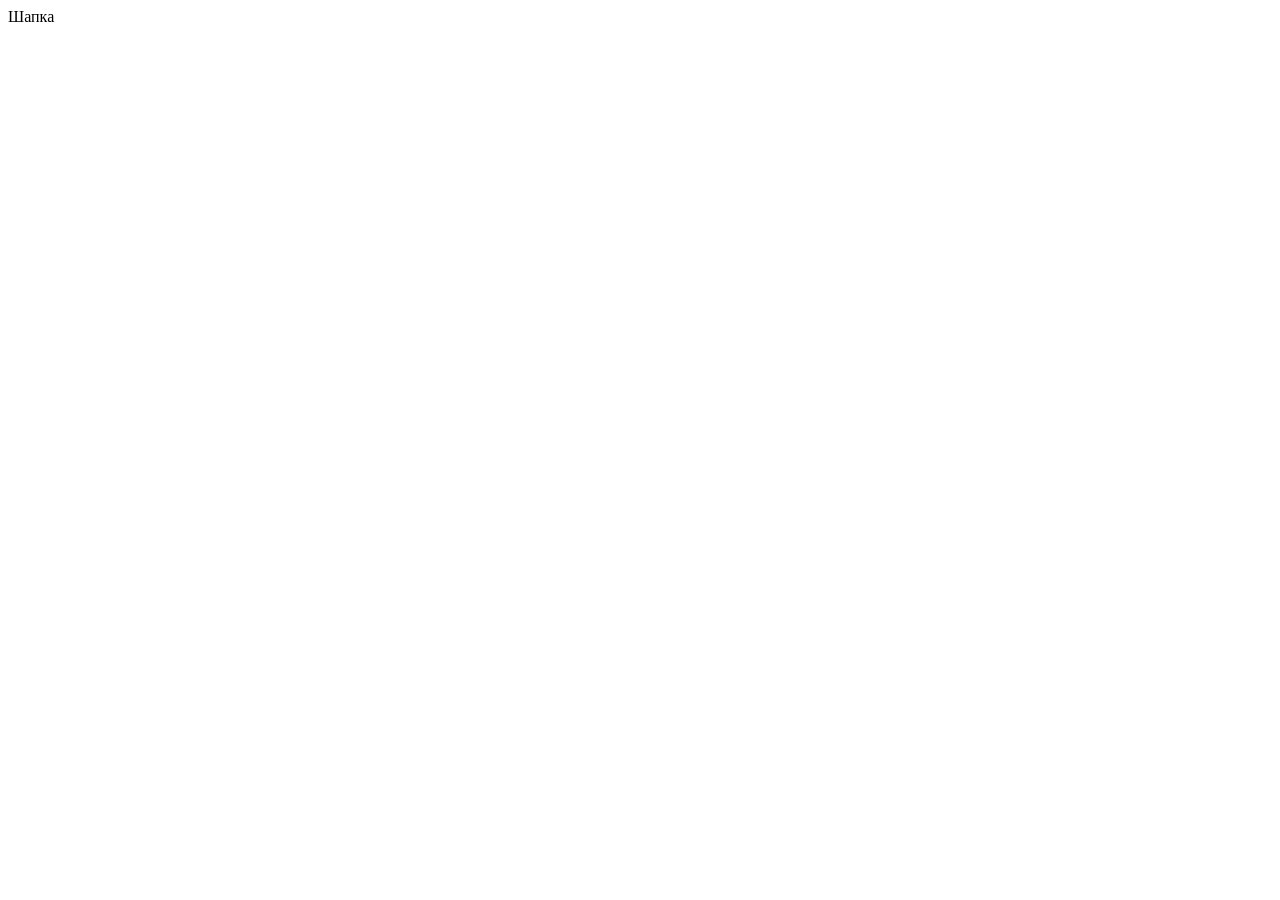
==== index.html @ 2aa853d1 "Deploying to gh-pages from @ htmlacademy-adaptive/2657291-cat-energy-2@3165a8bb9bf95228746e027111dd4" ====
<!DOCTYPE html><html class="page" lang="ru"><head><meta charset="UTF-8"><title>Название проекта</title><meta name="viewport" content="width=device-width,initial-scale=1"><link rel="stylesheet" href="styles/styles.css"><script src="scripts/index.js" defer="defer"></script></head><body class="page__body"><header class="header">Шапка</header></body></html>
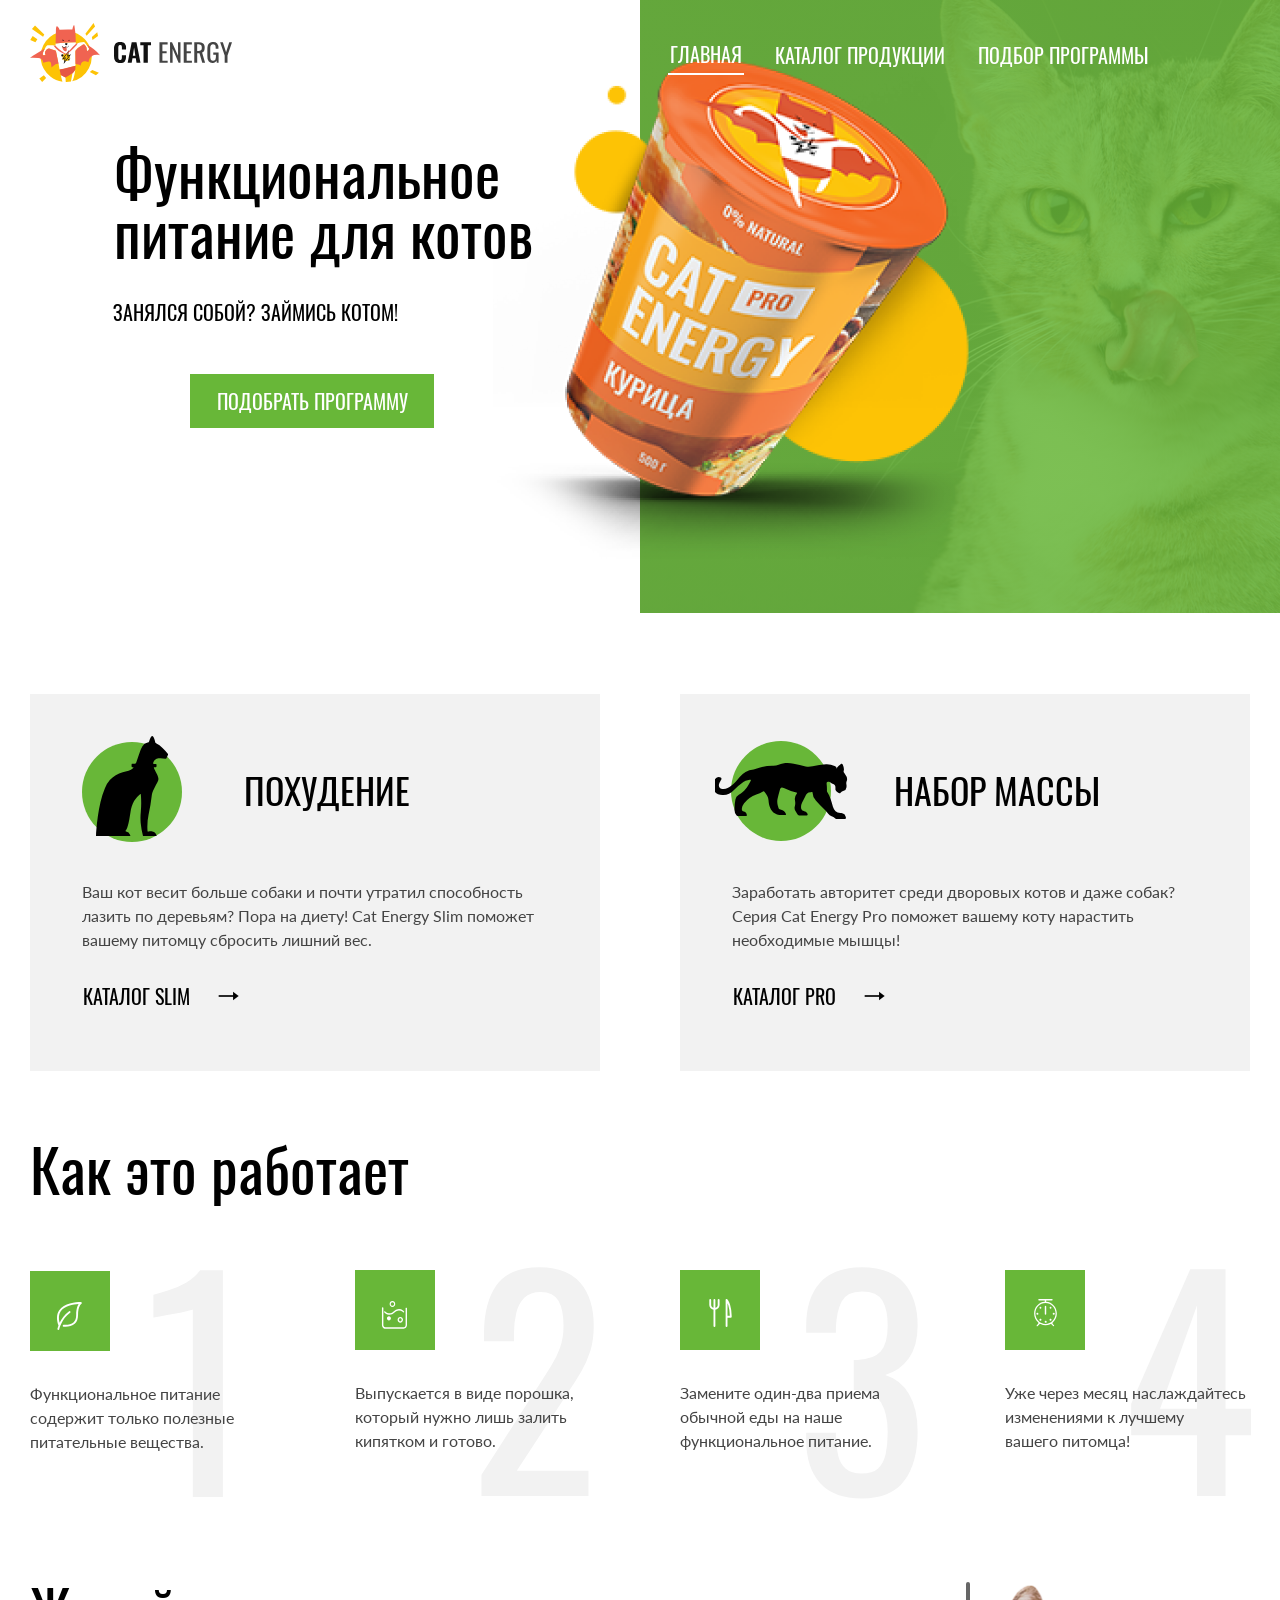
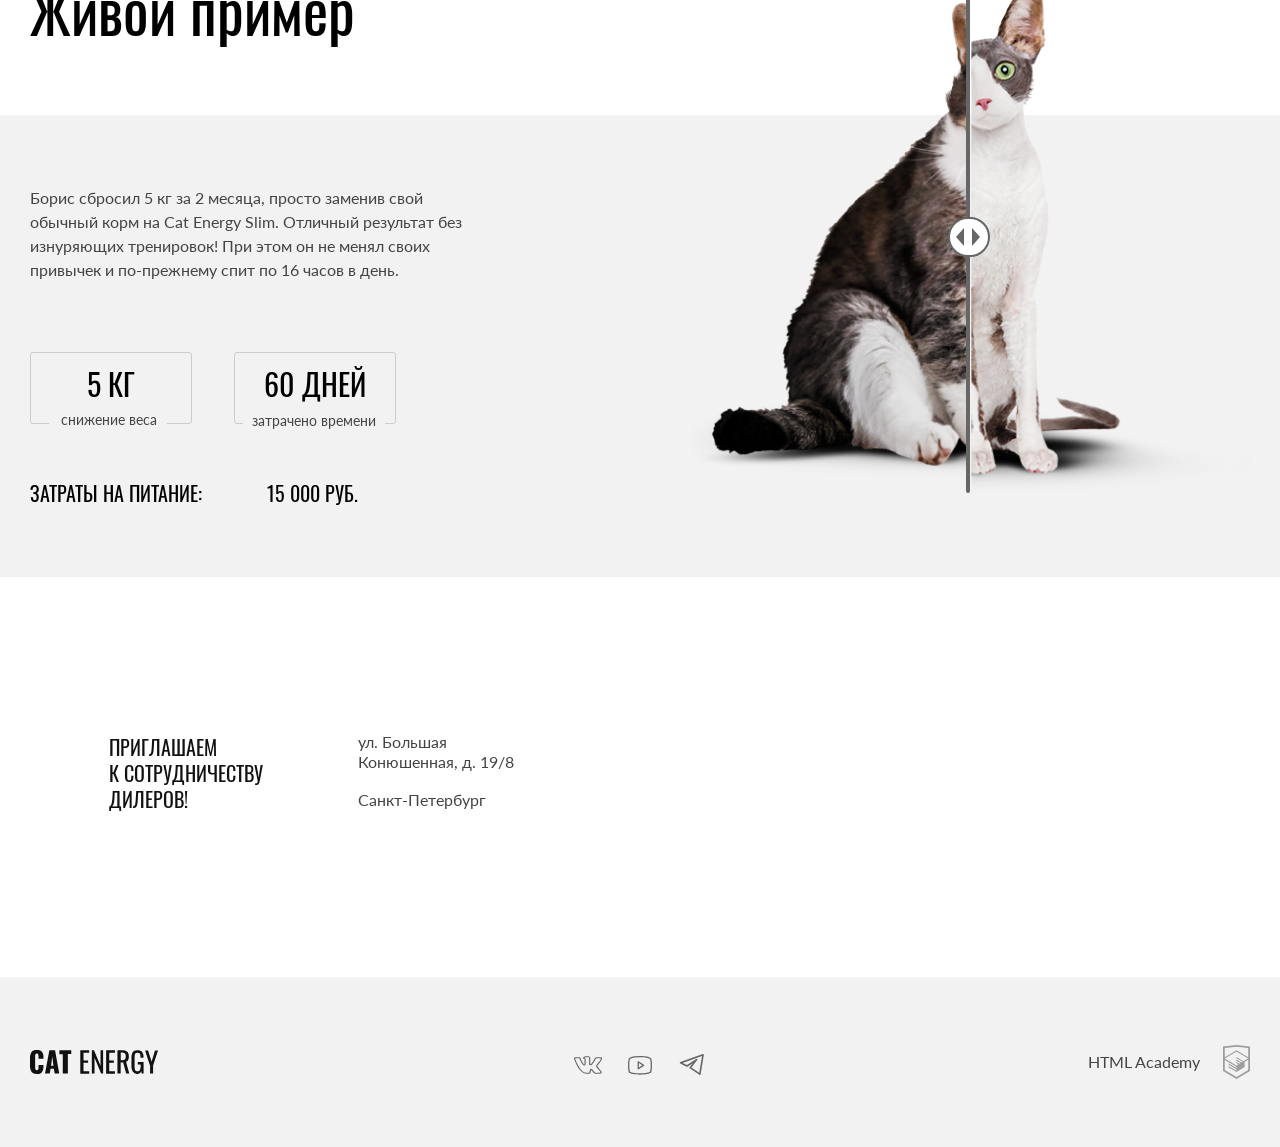
==== commit 07b549b9: "Deploying to gh-pages from @ htmlacademy-adaptive/2657291-cat-energy-2@4caf10deef4fc51fd699482eab57c" ====
--- a/index.html
+++ b/index.html
@@ -1 +1 @@
-<!DOCTYPE html><html class="page" lang="ru"><head><meta charset="UTF-8"><title>Название проекта</title><meta name="viewport" content="width=device-width,initial-scale=1"><link rel="stylesheet" href="styles/styles.css"><script src="scripts/index.js" defer="defer"></script></head><body class="page__body"><header class="header">Шапка</header></body></html>+<!DOCTYPE html><html class="page" lang="ru"><head><meta charset="UTF-8"><title>Сайт питания для котов Cat Energy</title><meta name="viewport" content="width=device-width,initial-scale=1"><link rel="stylesheet" href="styles/styles.css"><link rel="icon" href="favicon.ico"><link rel="icon" href="favicons/"><link rel="manifest" href="manifest.json"><script src="scripts/index.js" defer="defer"></script></head><body class="page__body"><header class="main-header" data-test="header"><div class="main-header__container"><a class="main-header__logo" href="index.html"><picture><source media="(min-width: 1280px)" width="202" height="59" type="image/svg+xml" srcset="images/logo-header-desktop.svg"><source media="(min-width: 768px)" width="174" height="50" type="image/svg+xml" srcset="images/logo-header-tablet.svg"><img src="images/logo-mobile.svg" width="33" height="38" alt="Логотип сайта"></picture></a><a class="main-header__logo-text" href="#"><picture><source media="(min-width: 1280px)" width="118" height="21" type="image/svg+xml" srcset="images/logo-text.svg"><source media="(min-width: 768px)" width="101" height="18" type="image/svg+xml" srcset="images/logo-text.svg"><img src="images/logo-text.svg" width="101" height="18" alt="Логотип текст"></picture></a><nav class="navigation"><ul class="navigation__list navigation__list--close"><li class="navigation__item navigation__item--active navigation__item--special--active"><a href="#">Главная</a></li><li class="navigation__item navigation__item--special"><a href="catalog.html">каталог продукции</a></li><li class="navigation__item navigation__item--special"><a href="#">подбор программы</a></li></ul><button class="navigation__toggle" type="button" aria-label="Открыть меню"><span></span> <span></span> <span></span></button></nav></div></header><main class="page__main" data-test="main"><h1 class="visually-hidden">Функциональное<br>питание для котов Cat Energy</h1><section class="section promo" data-test="hero"><div class="promo__container"><div class="promo__wrapper-text"><h2 class="promo__title">Функциональное<br>питание&nbsp;для&nbsp;котов</h2><p class="promo__text">Занялся собой? Займись котом!</p></div><div class="promo__wrapper-img"><picture><source media="(min-width: 1280px)" width="552" height="499" type="image/png" srcset="images/promo-decktop@1x.png, images/promo-decktop@2x.png 2x"><source media="(min-width: 768px)" width="709" height="609" type="image/png" srcset="images/promo-tablet@1x.png, images/promo-tablet@2x.png 2x"><img class="promo__images" src="images/promo@1x.png" srcset="images/promo@2x.png" width="280" height="270" alt="Баночка питания Cat Energu Pro курица"></picture></div><a class="button button--promo" href="form.html">подобрать программу</a></div></section><section class="section" data-test="programs"><h2 class="visually-hidden">Выбор программы</h2><ul class="program"><li class="program__item program__item-slim"><h3 class="program__title">похудение</h3><p class="program__text">Ваш кот весит больше собаки и почти утратил способность лазить по деревьям? Пора на диету! Cat Energy Slim поможет вашему питомцу сбросить лишний вес.</p><a class="program__link" href="catalog.html">каталог slim</a></li><li class="program__item program__item-pro"><h3 class="program__title program__title--two">набор массы</h3><p class="program__text program__text--two">Заработать авторитет среди дворовых котов и даже собак? Серия Cat Energy Pro поможет вашему коту нарастить необходимые мышцы!</p><a class="program__link program__link--two" href="catalog.html">каталог pro</a></li></ul></section><section class="section description" data-test="features"><h2 class="description__title">Как это работает</h2><ol class="description__list"><li class="description__item description__item--one"><p class="description__text">Функциональное питание содержит только полезные питательные вещества.</p></li><li class="description__item description__item--two"><p class="description__text">Выпускается в виде порошка, который нужно лишь залить кипятком и готово.</p></li><li class="description__item description__item--tree"><p class="description__text">Замените один-два приема обычной еды на наше функциональное питание.</p></li><li class="description__item description__item--four"><p class="description__text">Уже через месяц наслаждайтесь изменениями к лучшему вашего&nbsp;питомца!</p></li></ol></section><section class="section example" data-test="proof"><div class="example__container"><h2 class="example__title">Живой пример</h2><div class="example__wrapper"><p class="example__text">Борис сбросил 5 кг за 2 месяца, просто заменив свой обычный корм на Cat Energy Slim. Отличный результат без изнуряющих тренировок! При этом он не менял своих привычек и по-прежнему спит по 16 часов в день.</p><dl class="example__list"><div class="example__item"><dt class="example__terms">5 кг</dt><dd class="example__description example__description--one">снижение веса</dd></div><div class="example__item"><dt class="example__terms">60 дней</dt><dd class="example__description example__description--two">затрачено времени</dd></div></dl><p class="example__text example__text--price">Затраты на питание: <span class="example__price">15 000 руб.</span></p></div><div class="example__slider"><div class="example__slider-left"><picture><source media="(min-width: 768px)" width="560" height="512" type="image/png" srcset="images/cat-fat-tablet@1x.png, images/cat-fat-tablet@2x.png 2x"><img class="example__img-fat" src="images/cat-fat-mobile@1x.png" srcset="images/cat-fat-mobile@2x.png 2x" width="280" height="256" alt="Толстый кот"></picture></div><div class="example__slider-right"><picture><source media="(min-width: 768px)" width="560" height="512" type="image/png" srcset="images/cat-skinny-tablet@1x.png, images/cat-skinny-tablet@2x.png 2x"><img class="example__img-skinny" src="images/cat-skinny-mobile@1x.png" srcset="images/cat-skinny-mobile@2x.png 2x" width="280" height="256" alt="Тощий кот"></picture></div><button class="example__button-slider" type="button" aria-label="Слайдер"></button></div></div></section><section class="contacts" data-test="contacts"><h2 class="visually-hidden">Наши контакты</h2><div class="contacts__container"><p class="contacts__text">приглашаем к&nbsp;сотрудничеству дилеров!</p><address class="contacts__address"><a href="#">ул. Большая Конюшенная, д.&nbsp;19/8 <span class="contacts__address-sity">Санкт-Петербург</span></a></address></div><div class="contacts__map"><iframe src="https://www.google.com/maps/embed?pb=!1m18!1m12!1m3!1d1998.6037999040354!2d30.322010416394033!3d59.938716271971415!2m3!1f0!2f0!3f0!3m2!1i1024!2i768!4f13.1!3m3!1m2!1s0x4696310fca5ba729%3A0xea9c53d4493c879f!2sBolshaya+Konyushennaya+ul.%2C+19%2C+Sankt-Peterburg%2C+Russia%2C+191186!5e0!3m2!1sen!2s!4v1441888483426" width="768" height="400" allowfullscreen title="Офис компании по адресу набережная реки Карповки, 5, литера П, Санкт-Петербург"></iframe><picture><source media="(min-width: 1280px)" width="1280" height="400" type="image/png" srcset="images/Map-desktop@1x.png, images/Map-desktop@2x.png 2x"><source media="(min-width: 768px)" width="768" height="400" type="image/png" srcset="images/Map-tablet@1x.png, images/Map-tablet@2x.png 2x"><img class="contacts__img" src="images/map-mobile@1x.jpg" srcset="images/map-mobile@2x.jpg 2x" width="320" height="362" alt="Карта"></picture></div></section></main><footer class="main-footer" data-test="footer"><div class="main-footer__container"><a class="main-footer__logo" href="https://htmlacademy.ru/intensive/adaptive"><img class="main-footer__logo-img" src="images/footer-logo.svg" alt="логотип Cat Energy" width="128" height="24"></a><ul class="social-list"><li class="social-list__item"><a class="social-list__link social-list__link--vk" href="#" aria-label="Вконтакте"></a></li><li class="social-list__item"><a class="social-list__link social-list__link--youtube" href="#" aria-label="Ютуб"></a></li><li class="social-list__item"><a class="social-list__link social-list__link--tg" href="#" aria-label="Телеграм"></a></li></ul><a class="main-footer__copyright" href="https://htmlacademy.ru/intensive/adaptive">HTML Academy <img class="main-footer__copyright-img" src="images/html-academy-green.svg" width="27" height="34" alt="логотип HTML Academy"></a></div></footer></body></html>
--- a/styles/styles.css
+++ b/styles/styles.css
@@ -0,0 +1 @@
+@font-face{font-family:Oswald;font-weight:400;font-style:normal;font-display:swap;src:url(/fonts/oswald/oswaldregular.woff2)format("woff2")}@font-face{font-family:Oswald;font-weight:400;font-style:normal;font-display:swap;src:url(/fonts/oswald/oswaldregular.woff)format("woff")}@font-face{font-family:Lato;font-weight:400;font-style:normal;font-display:swap;src:url(/fonts/lato/Lato-Regular.woff2)format("woff2")}@font-face{font-family:Lato;font-weight:400;font-style:normal;font-display:swap;src:url(/fonts/lato/Lato-Regular.woff)format("woff")}*,:before,:after{box-sizing:border-box;margin:0;padding:0}.visually-hidden{clip:rect(0 0 0 0);border:0;width:1px;height:1px;margin:-1px;padding:0;position:absolute;overflow:hidden}* a{text-decoration:none;display:block}* img{display:block}.page__body{font-family:Oswald,sans-serif;font-size:24px;font-weight:400}.button{text-align:center;vertical-align:middle;text-transform:uppercase;color:#fff;background-color:#68b738;border:none;padding:10px;font-family:Oswald,sans-serif;font-size:16px;font-weight:400;line-height:20px}.page{height:100%}.page__body{color:#444;background-color:#fff;flex-direction:column;width:100%;font-family:Lato,sans-serif;font-size:14px;line-height:18px;display:flex;overflow-x:hidden}.page__main{width:100%;position:relative}.page__container-catalog{width:100%}@media (width>=1280px){.page__container-catalog{max-width:1440px;margin:0 auto}}.main-header{z-index:10;min-width:320px;position:relative}.main-header--catalog:after{content:"";background-color:#d9d9d9;width:100%;height:1px;display:block;position:relative;bottom:0}@media (width>=768px){.main-header--catalog:after{display:none}}.main-header__container{grid-template-columns:min-content 1fr min-content;justify-content:space-between;align-items:center;margin:0 auto;padding:13px 20px;display:grid;position:relative}@media (width>=768px){.main-header__container{grid-template-columns:1fr minmax(436px,710px);padding:22px 30px 0}}@media (width>=1440px){.main-header__container{max-width:1280px;padding:54px 30px 50px}}.main-header__logo{cursor:pointer;min-width:33px;margin:1px 10px 0 0}.main-header__logo:hover{opacity:.8}.main-header__logo:active{opacity:.5}@media (width>=768px){.main-header__logo{width:174px;margin-right:92px}}@media (width>=1440px){.main-header__logo{width:202px;margin-right:408px;padding:0}}.main-header__logo-text{justify-self:center;margin:0 auto;padding:2px 0 0;transform:translate(-9px)}@media (width>=768px){.main-header__logo-text{display:none}}@media (width>=1280px){.navigation{width:710px}}.navigation__list{z-index:3;background-color:#fff;flex-direction:column;align-items:center;width:100%;margin:0;padding:0;list-style-type:none;display:flex;position:absolute;top:63px;left:0;right:0}@media (width>=768px){.navigation__list{z-index:0;background-color:#fff;flex-flow:wrap;justify-content:flex-start;align-items:center;min-width:436px;padding:7px 0 0;position:relative;top:0}}@media (width>=1280px){.navigation__list{background-color:#0000;flex-wrap:wrap;justify-content:center;width:95%;margin:5px 0 0 32px;padding:0}}.navigation__list--close{display:none}@media (width>=768px){.navigation__list--close{display:flex}}.navigation__item{color:#000;text-transform:uppercase;border-top:1px solid #e6e6e6;font-family:Oswald,sans-serif;font-size:18px;font-weight:400;line-height:24px;position:relative}@media (width>=768px){.navigation__item{border:none;width:-moz-fit-content;width:fit-content;margin-right:30px;padding:10px 2px 6px}}@media (width>=1280px){.navigation__item{margin-right:29px;padding:10px 2px 9px}}.navigation__item:last-child{margin-right:0}@media (width>=768px){.navigation__item--active{border-bottom:2px solid #68b738}}@media (width>=1280px){.navigation__item--active{border-bottom:2px solid #68b738}}.navigation__item a{text-align:center;text-transform:uppercase;color:#000;width:100vw;padding:22px 15px 24px 13px;font-family:Oswald,sans-serif;font-size:20px;font-weight:400;line-height:20px;text-decoration:none}.navigation__item a:hover{opacity:.65}.navigation__item a:active{opacity:.3}@media (width>=768px){.navigation__item a{text-align:center;color:#000;width:-moz-fit-content;width:fit-content;padding:0;font-size:18px;line-height:24px;display:block}}@media (width>=1280px){.navigation__item a{width:-moz-fit-content;width:fit-content;font-size:20px;line-height:100%}.navigation__item--special a{color:#fff}.navigation__item--special--active{border-bottom:2px solid #fff}.navigation__item--special--active a{color:#fff}}.navigation__toggle{background-color:#0000;border:none;width:24px;height:24px;margin:0;padding:0;position:relative}@media (width>=768px){.navigation__toggle{margin:0;display:none}}.navigation__toggle span{background-color:#000;width:24px;height:2px;margin-bottom:6px;display:block}.navigation__toggle--active span:nth-child(2){display:none}.navigation__toggle--active span:first-child{margin-bottom:7px;transform:translate(15%,300%)rotate(48deg)}.navigation__toggle--active span:nth-child(3){margin-bottom:5px;transform:translate(15%,-200%)rotate(-48deg)}.section{min-width:320px}.section__title{text-align:center;color:#000;font-family:Oswald,sans-serif;font-size:36px;font-weight:400;line-height:40px}.section--additional{padding:0 20px;position:relative}@media (width>=768px){.section--additional{padding:0 30px}}@media (width>=1280px){.section--additional{grid-template-rows:min-content 1fr;grid-template-columns:1fr auto;column-gap:65px;padding:0 30px;display:grid}}.section__title--additionally{text-align:left;color:#000;background-color:#fff;width:-moz-fit-content;width:fit-content;margin:0;padding:27px 20px 36px 0;font-family:Oswald,sans-serif;font-size:24px;font-weight:400;line-height:24px;box-shadow:21px 0 #fff,-40px 0 #fff}.section__title--additionally:before{content:"";z-index:-1;background-color:#68b738;width:100vw;height:2px;position:absolute;top:36px;right:100%;box-shadow:100vw 0 #68b738}@media (width>=1280px){.section__title--additionally:before{top:39px}}@media (width>=768px){.section__title--additionally{border:none;padding:21px 20px 81px 40px;font-size:32px;line-height:32px;box-shadow:21px 0 #fff,0 0 #fff}}@media (width>=1280px){.section__title--additionally{grid-area:1/1/2/-1;margin:0 0 0 40px;padding:22px 20px 78px 40px;font-size:40px;line-height:40px}}.promo{flex-direction:column;width:100%;margin:0 auto;display:flex;position:relative}@media (width>=768px){.promo{padding:0 30px}}@media (width>=1280px){.promo{grid-template-columns:1fr 1fr;width:100%;padding:0 0 320px;display:grid}.promo:before{content:"";background-image:linear-gradient(90deg,#68b738d9,#68b738d9),url(/images/promo-background-desktop@1x.png);background-position:100%,100%;background-repeat:no-repeat,no-repeat;background-size:cover,cover;width:50vw;height:calc(90px + 100%);display:grid;position:absolute;top:-171px;left:50%}}.promo__container{width:100%}@media (width>=1280px){.promo__container{grid-column:1/-1;grid-template-rows:1fr;grid-template-columns:1fr 1fr;max-width:1440px;margin:0 auto;display:grid}}.promo__wrapper-img{position:absolute;top:167px;left:50%;transform:translate(-50%)}@media (width>=768px){.promo__wrapper-img{position:relative;top:0;left:0;transform:none}}.promo__images{object-fit:contain;min-width:280px;min-height:270px;display:block}@media (width>=1280px){.promo__images{grid-area:1/2/-1/4;position:absolute;top:-22px;left:-164px}}.promo__wrapper-text{background-image:linear-gradient(#68b738d9,#68b738d9),url(/images/promo-background@1x.png);background-position:50%;background-size:cover;width:100%;margin:0 auto;padding-bottom:50px;position:relative}@media (width>=768px){.promo__wrapper-text{background:#fff;padding:0}}@media (width>=1280px){.promo__wrapper-text{background:#fff;grid-area:1/1/2/2;justify-content:end;width:80%;padding:0 43px 0 25px;display:grid}}.promo__title{text-align:center;color:#fff;z-index:2;letter-spacing:0;margin:0;padding:27px 0 25px;font-family:Oswald,sans-serif;font-size:36px;font-weight:400;line-height:36px;position:relative}@media (width>=768px){.promo__title{color:#000;text-align:left;margin:65px 89px 0;padding:0;font-size:60px;line-height:60px}}@media (width>=1280px){.promo__title{grid-area:1/1/2/2;margin:60px 0 0 76px;padding:0;font-size:60px;line-height:60px}}.promo__text{text-transform:uppercase;text-align:center;color:#fff;z-index:2;margin:0 0 0 -1px;padding:0 0 114px;font-family:Oswald,sans-serif;font-size:14px;font-weight:400;line-height:14px;position:relative}@media (width>=768px){.promo__text{color:#000;text-align:left;margin:40px 90px 0;padding:0 0 20px;font-size:20px;line-height:20px}}@media (width>=1280px){.promo__text{color:#000;text-align:left;margin:40px 0 32px 75px;padding:0 0 20px;font-size:20px;line-height:20px}}.button--promo{margin:138px 20px 0}.button--promo:hover{background-color:#5eaa2f}.button--promo:active{color:#ffffff4d;background-color:#5eaa2f}@media (width>=768px){.button--promo{width:242px;margin:0;padding:14px 25px 14px 26px;font-size:20px;line-height:26px;position:absolute;top:295px;left:120px}}@media (width>=1280px){.button--promo{grid-area:1/1/2/2;width:244px;height:-moz-fit-content;height:fit-content;margin:0;padding:14px 25px;font-size:20px;line-height:26px;display:block;position:relative;top:292px;left:190px}}.program{margin:0 auto;padding:0 20px;list-style-type:none}@media (width>=768px){.program{grid-template-rows:1fr 1fr;row-gap:30px;max-width:768px;padding:0 30px;display:grid}}@media (width>=1280px){.program{grid-template-rows:1fr;grid-template-columns:auto auto;column-gap:80px;max-width:1280px;padding:0 30px;display:grid}}.program__item{background-color:#f2f2f2;grid-template-rows:53px 1fr auto;grid-template-columns:60px 1fr;gap:5px;margin:20px 0;padding:20px 19px 10px;display:grid;position:relative}@media (width>=768px){.program__item{grid-template-rows:65px auto auto auto;grid-template-columns:37px 1fr 300px;gap:15px;margin:-2px 0 0;padding:0;display:grid}}@media (width>=1280px){.program__item{grid-template-rows:1fr auto auto;grid-template-columns:1fr 1fr 1fr;margin:0;padding:40px 50px 55px;display:grid}}.program__title{color:#000;text-transform:uppercase;text-align:left;grid-area:1/2/2/-1;align-self:center;margin:4px 0 0 5px;font-family:Oswald,sans-serif;font-size:24px;font-weight:400;line-height:37px}@media (width>=768px){.program__title{grid-area:2/2/3/3;align-self:end;margin:0;font-size:36px;line-height:36px}}@media (width>=1280px){.program__title{grid-area:1/2/2/-1;align-self:center;padding:38px 2px 0;font-size:36px;line-height:36px;display:grid}}.program__title--two{align-self:start;margin:8px 0 0 6px}@media (width>=768px){.program__title--two{margin:0}}@media (width>=1280px){.program__title--two{padding:38px 0 0 2px}}.program__text{font-family:#444;color:#444;text-align:left;border-bottom:1px solid #d9d9d9;grid-area:2/1/3/-1;margin:0;padding:17px 0 23px;font-size:14px;font-weight:400;line-height:18px}@media (width>=768px){.program__text{border-bottom:none;grid-area:3/2/4/3;align-self:center;margin-right:3%;padding:8px 0 0;font-size:16px;line-height:24px}}@media (width>=1280px){.program__text{grid-area:2/1/3/-1;align-self:start;margin:0;padding:57px 2px 0;font-size:16px;line-height:24px;display:grid}}.program__text--two{padding:16px 2px 23px}@media (width>=768px){.program__text--two{align-self:start;margin:0;padding:6px 0 0}}@media (width>=1280px){.program__text--two{margin:0;padding:0 10px 0 2px}}.program__link{text-align:left;text-transform:uppercase;color:#000;grid-area:3/1/-1/-1;margin:15px 0 0 1px;font-family:Oswald,sans-serif;font-size:16px;font-weight:400;line-height:16px}.program__link:active{opacity:.3}@media (width>=768px){.program__link{grid-area:4/2/-1/3;margin-top:0;padding:43px 0 53px;font-size:20px;line-height:100%}}@media (width>=1280px){.program__link{grid-area:3/1/-1/-1;align-self:center;padding:19px 2px 0;font-size:20px;line-height:100%;display:grid}}.program__link:after{content:"";background-image:url(/icons/stack.svg#arrow);background-position:50%;background-repeat:no-repeat;width:32px;height:12px;display:block;position:relative;top:-15px;left:102px}@media (width>=768px){.program__link:after{width:32px;height:10px;left:133px}}.program__link--two:after{top:-13px;left:98px}@media (width>=768px){.program__link--two:after{top:-15px;left:129px}}.program__item-slim{background-image:url(/icons/stack.svg#cat-sitting);background-position:20px 23px;background-repeat:no-repeat;background-size:50px 53px}@media (width>=768px){.program__item-slim{background-position:right 12% top 50%;background-size:200px 211px}}@media (width>=1280px){.program__item-slim{background-position:52px 42px;background-size:100px 106px;margin:0}}.program__item-pro{background-image:url(/icons/stack.svg#cat-powerful);background-position:13px 23px;background-repeat:no-repeat;background-size:67px 50px}@media (width>=768px){.program__item-pro{background-position:right 6% top 53%;background-size:268px 200px}}@media (width>=1280px){.program__item-pro{background-position:35px 47px;background-size:134px 100px;margin:0}}.description{min-width:320px;margin:0 auto;padding:0 20px}@media (width>=768px){.description{max-width:768px;padding:0 30px 63px}}@media (width>=1280px){.description{max-width:1280px;padding:0 30px 100px}}.description__list{grid-template-rows:auto;gap:20px;margin:42px 0 0;padding:0 0 45px;list-style-type:none;display:grid}@media (width>=768px){.description__list{counter-reset:section;grid-template-columns:245px 245px;gap:135px 138px;margin:0 auto;list-style-type:none;display:grid}}@media (width>=1280px){.description__list{flex-wrap:wrap;gap:20px 0;max-width:1280px;padding:0;display:flex}}.description__item{grid-template-rows:1fr;grid-template-columns:60px 1fr;gap:20px;display:grid;position:relative}@media (width>=768px){.description__item{counter-increment:section;grid-template-rows:auto 1fr;grid-template-columns:245px;gap:31px 0;margin:0}}@media (width>=1280px){.description__item{flex-direction:column;max-width:245px;padding:0;display:flex}}.description__item:before{content:"";background-color:#68b738;grid-area:1/1/2/2;width:60px;height:60px;position:relative;top:-3px;left:0}@media (width>=768px){.description__item:before{content:counter flag;grid-area:1/1/2/2;width:80px;height:80px;display:block;position:relative;top:0;left:0}}@media (width>=1280px){.description__item:before{grid-area:1/1/2/2;top:0;left:0}}.description__item--one{margin:0}@media (width>=768px){.description__item--one{margin:0}}@media (width>=1280px){.description__item--one{min-width:230px;margin:0 80px 0 0}}.description__item--two{margin:0}@media (width>=768px){.description__item--two{margin:0}}@media (width>=1280px){.description__item--two{margin:-1px 80px 0 0}}.description__item--tree{margin:0}@media (width>=768px){.description__item--tree{margin:0}}@media (width>=1280px){.description__item--tree{margin:-1px 80px 0 0}}.description__item--four{margin:0}@media (width>=768px){.description__item--four{margin:0}}@media (width>=1280px){.description__item--four{margin:-1px 0 0}}@media (width>=768px){.description__item:after{z-index:-1;content:counter(section)"";color:#f2f2f2;font-family:Oswald,sans-serif;font-size:280px;line-height:280px;position:absolute;top:-37px;left:115px}}@media (width>=1280px){.description__item:after{top:-40px;left:115px}}.description__title{text-align:left;color:#000;margin:0;padding:0;font-family:Oswald,sans-serif;font-size:36px;font-weight:400;line-height:40px}@media (width>=768px){.description__title{margin:41px 0 72px;padding:0;font-size:60px;line-height:60px}}@media (width>=1280px){.description__title{margin:41px 0 40px;padding:26px 0 33px}}.description__text{color:#444;grid-column:2/-1;margin:0;padding:0;font-family:Lato,sans-serif;font-size:14px;font-weight:400;line-height:18px;position:relative}@media (width>=768px){.description__text{grid-area:2/1/3/-1;padding:0;font-size:16px;line-height:24px}}@media (width>=1280px){.description__text{grid-column:1/-1;padding:0}}.description__item--one .description__text:after{content:"";background-image:url(/icons/stack.svg#sheet-1.1);background-position:50%;background-repeat:no-repeat;width:29px;height:28px;position:absolute;top:12px;left:-63px}@media (width>=768px){.description__item--one .description__text:after{top:-80px;left:25px}}.description__item--two .description__text:after{content:"";background-image:url(/icons/stack.svg#powder-1.1);background-position:50%;background-repeat:no-repeat;width:29px;height:28px;position:absolute;top:14px;left:-64px}@media (width>=768px){.description__item--two .description__text:after{top:-80px;left:25px}}.description__item--tree .description__text:after{content:"";background-image:url(/icons/stack.svg#tableware-1.1);background-position:50%;background-repeat:no-repeat;width:29px;height:28px;position:absolute;top:12px;left:-64px}@media (width>=768px){.description__item--tree .description__text:after{top:-82px;left:26px}}.description__item--four .description__text:after{content:"";background-image:url(/icons/stack.svg#clock-1.1);background-position:50%;background-repeat:no-repeat;width:29px;height:28px;position:absolute;top:14px;left:-63px}@media (width>=768px){.description__item--four .description__text:after{top:-82px;left:26px}}.example{background-color:#eaeaea;width:100%;display:grid;position:relative}@media (width>=768px){.example{background-color:#fff}}@media (width>=1280px){.example{background-color:#fff;padding-bottom:0}}.example__container{grid-template-rows:auto 1fr 1fr;row-gap:20px;margin:0 auto;display:grid;position:relative}@media (width>=768px){.example__container{background-color:#fff;background-image:linear-gradient(#fff 57%,#f2f2f2 115px 611px);background-size:cover;border-top:1px solid #e6e6e6;grid-template-rows:auto auto 1fr;grid-template-columns:1fr 1fr 3fr;column-gap:10px}}@media (width>=1280px){.example__container{border:none;grid-template-rows:auto 1fr;grid-template-columns:1fr 1220px 1fr;column-gap:10px;width:100%;padding:0;display:grid}}.example__wrapper{z-index:3;grid-area:2/1/3/-1;grid-template-rows:1fr auto auto;grid-template-columns:1fr;height:-moz-fit-content;height:fit-content;display:grid}@media (width>=768px){.example__wrapper{grid-template-rows:1fr 1fr;grid-template-columns:1fr 1fr 1fr 1fr;display:grid}}@media (width>=1280px){.example__wrapper{z-index:1;background-image:linear-gradient(#f2f2f2 82px 82px,#f2f2f2 511px);background-size:cover;grid-area:2/1/3/-1;grid-template-rows:auto auto auto;grid-template-columns:1fr 1220px 1fr;display:grid}}.example__title{text-align:left;color:#000;z-index:3;margin:0;padding:25px 0 21px 20px;font-family:Oswald,sans-serif;font-size:36px;font-weight:400;line-height:40px}@media (width>=768px){.example__title{grid-area:1/1/2/-1;padding:40px 0 22px 30px;font-size:60px;line-height:60px}}@media (width>=1280px){.example__title{border:none;grid-area:1/2/2/3;max-width:450px;padding:25px 0 56px}}.example__text{color:#444;margin:0 auto 19px;padding:0 20px;font-family:Lato,sans-serif;font-size:14px;font-weight:400;line-height:18px}@media (width>=768px){.example__text{grid-area:1/1/2/-1;margin:0;padding:20px 15px 56px 30px;font-size:16px;line-height:24px}}@media (width>=1280px){.example__text{grid-area:1/2/2/3;max-width:450px;margin:20px 0;padding:51px 17px 50px 0}}.example__list{text-align:center;grid-template-columns:1fr 1fr;justify-self:center;column-gap:32px;margin:0;font-family:Oswald,sans-serif;font-size:24px;font-weight:400;line-height:24px;display:grid;position:relative}@media (width>=768px){.example__list{grid-area:2/1/3/3;grid-template-columns:162px 162px;column-gap:44px;margin:0 0 0 43px;display:grid}}@media (width>=1280px){.example__list{grid-area:2/2/3/3;justify-self:left;column-gap:42px;margin:0}}.example__item{grid-template-rows:87px;width:100%;height:-moz-fit-content;height:fit-content;display:grid;position:relative}.example__terms{text-transform:uppercase;text-align:center;color:#000;border:1px solid #cdcdcd;border-radius:3px;height:-moz-fit-content;height:fit-content;padding:14px 20px 16px;font-family:Oswald,sans-serif;font-size:24px;font-weight:400;line-height:24px}@media (width>=768px){.example__terms{font-size:30px;line-height:37px}}@media (width>=1280px){.example__terms{padding:12px 20px 21px}}.example__description{text-align:center;vertical-align:middle;color:#444;background-color:#eaeaea;width:min-content;height:-moz-fit-content;height:fit-content;margin:0 auto;padding:9px 10px 20px 12px;font-family:Lato,sans-serif;font-size:12px;font-weight:400;line-height:100%;position:absolute;top:39px;left:20px}@media (width>=768px){.example__description{background-color:#fff;width:-moz-fit-content;width:fit-content;font-size:14px;line-height:14px;top:53px;left:20px}}@media (width>=1280px){.example__description{background-color:#f2f2f2;top:52px;left:19px}}.example__description--two{padding:9px 10px 10px;left:23px}@media (width>=768px){.example__description--two{width:142px;padding:10px 0;left:10px}}@media (width>=1280px){.example__description--two{top:52px;left:9px}}.example__text--price{text-align:center;text-transform:uppercase;color:#000;grid-area:3/1/4/-1;margin:3px 0 0;font-family:Oswald,sans-serif;font-size:14px;font-weight:400;line-height:20px}@media (width>=768px){.example__text--price{text-align:right;grid-area:2/3/3/-1;margin:0;padding:7px 31px 0 174px;font-size:20px;line-height:28px}}@media (width>=1280px){.example__text--price{grid-area:3/2/-1/3;justify-content:left;margin:0;padding:40px 10px 70px 0;display:flex}}.example__price{margin:0}@media (width>=1280px){.example__price{margin-left:65px}}.example__button-slider{background-color:#666;border:#0000;border-radius:2px;width:4px;height:100%;padding:0;position:absolute;top:-20px;left:49%}@media (width>=768px){.example__button-slider{background-color:#666;border:#0000;border-radius:2px;width:4px;height:100%;padding:0;position:absolute;top:2%;left:49.5%}}@media (width>=1280px){.example__button-slider{background-color:#666;border:#0000;border-radius:2px;width:4px;height:82%;padding:0;position:absolute;top:12px;left:48%}}.example__button-slider:after{content:"";background-color:#666;width:40px;height:40px;display:block;position:relative;top:-20px;left:-18px;-webkit-mask-image:url(/icons/stack.svg#stack-vector);mask-image:url(/icons/stack.svg#stack-vector);-webkit-mask-position:50%;mask-position:50%;-webkit-mask-size:24px;mask-size:24px;-webkit-mask-repeat:no-repeat;mask-repeat:no-repeat}.example__button-slider:before{content:"";background-color:#fff;border:2px solid #666;border-radius:20px;width:42px;height:40px;display:block;position:relative;top:20px;left:-18px}.example__button-slider:hover{filter:invert(47%)sepia(85%)saturate(1337%)hue-rotate(87deg)brightness(97%)contrast(93%);background-color:#68b738}.example__button-slider:active{opacity:.6;background-color:#5eaa2f}.example__slider{min-width:280px;min-height:256px;margin:-9px auto 19px;padding-bottom:31px;position:relative}@media (width>=768px){.example__slider{grid-area:3/1/-1/-1;min-width:560px;min-height:512px;margin:0 auto 105px;padding-bottom:102px}}@media (width>=1280px){.example__slider{z-index:2;grid-area:1/2/-1/-2;max-width:50%;margin:0 auto;padding-bottom:86px;top:16px;left:337px}}.example__slider-left{-webkit-clip-path:border-box;clip-path:border-box;background-color:#0000;width:50%;height:auto;position:absolute;top:-20px;left:0}@media (width>=768px){.example__slider-left{-webkit-clip-path:border-box;clip-path:border-box;background-color:#0000;width:50%;height:auto;position:absolute;top:2%;left:0}}@media (width>=1280px){.example__slider-left{-webkit-clip-path:border-box;clip-path:border-box;background-color:#0000;width:50%;height:auto;position:absolute;left:-7px}}.example__img-fat{object-fit:cover}.example__slider-right{-webkit-clip-path:border-box;clip-path:border-box;background-color:#0000;width:50%;height:auto;position:absolute;top:-20px;right:0}@media (width>=768px){.example__slider-right{-webkit-clip-path:border-box;clip-path:border-box;background-color:#0000;width:50%;height:auto;position:absolute;top:2%;right:0}}@media (width>=1280px){.example__slider-right{-webkit-clip-path:border-box;clip-path:border-box;background-color:#0000;width:50%;height:auto;position:absolute;right:1%}}.example__img-skinny{object-fit:cover;position:relative;right:100%}.contacts{background-color:#fff;grid-template-rows:auto 1fr;min-width:320px;display:grid;position:relative}@media (width>=1280px){.contacts{grid-template-rows:95px max-content 106px;grid-template-columns:1fr 1220px 1fr}}.contacts__container{background-color:#f2f2f2;grid-row:1/2;grid-template-columns:1fr 1fr;padding:28px 20px;display:grid;position:relative}@media (width>=768px){.contacts__container{background-color:#fff;column-gap:250px;padding:61px 30px 64px}}@media (width>=1280px){.contacts__container{z-index:2;background-color:#fff;grid-area:2/2/3/3;grid-template-columns:1fr 1fr;column-gap:15px;max-width:565px;margin:0 auto 0 0;padding:60px 30px 10px 70px;display:grid;position:relative;top:0;left:0}}.contacts__container-catalog{background-color:#f2f2f2;grid-row:1/2;grid-template-columns:1fr 1fr;padding:26px 20px;display:grid;position:relative}@media (width>=768px){.contacts__container-catalog{background-color:#f2f2f2;column-gap:250px;padding:61px 30px 66px}}.contacts__text{text-transform:uppercase;text-align:left;color:#111;margin:0;padding:0 10px 0 0;font-family:Oswald,sans-serif;font-size:16px;font-weight:400;line-height:20px}@media (width>=768px){.contacts__text{padding:5px 10px 0 40px;font-size:20px;line-height:26px}}@media (width>=1280px){.contacts__text{padding:2px 10px 0 9px}}.contacts__address a{color:#444;padding:0;font-family:Lato,sans-serif;font-size:14px;font-style:normal;font-weight:400;line-height:20px;list-style-type:none}@media (width>=768px){.contacts__address a{text-align:right;padding:4px 40px 0 0;font-size:16px;line-height:20px}}@media (width>=1280px){.contacts__address a{text-align:left;padding:0 50px 0 18px;display:inline-block}}@media (width>=768px){.contacts__address-sity{margin-top:18px;display:inline-block}}@media (width>=1280px){.contacts__address-sity{padding:0;display:inline-block}}.contacts__map{grid-row:2/3;width:100%;min-height:362px;position:relative}@media (width>=768px){.contacts__map{min-height:400px}}@media (width>=1280px){.contacts__map{grid-area:1/1/-1/-1;position:relative}}.contacts__img{object-fit:cover;z-index:-1;width:100%;min-height:362px;position:absolute;top:0;left:0}.contacts iframe{z-index:1;border:none;width:100%;height:100%;position:absolute;top:0;left:0}.catalog{width:100%;min-width:320px}@media (width>=768px){.catalog{min-width:768px;padding-bottom:49px}}@media (width>=1280px){.catalog{padding:0 30px 49px}}.catalog__title{letter-spacing:0%;margin:20px 0 40px;padding:6px 20px 0;font-family:Oswald,sans-serif;font-size:36px;font-weight:400;line-height:36px}@media (width>=768px){.catalog__title{margin:65px 0 85px;padding:0 30px;font-size:60px;line-height:60px}}@media (width>=1280px){.catalog__title{margin:23px 69px 84px 50px}}.catalog__list{border-bottom:1px solid #ebebeb;flex-direction:column;align-items:center;width:100%;margin:0 auto;padding:0;list-style-type:none;display:flex}@media (width>=768px){.catalog__list{border-bottom:none;grid-template-columns:324px 324px;justify-content:center;align-items:start;gap:60px;padding:0 30px;display:grid}}@media (width>=1280px){.catalog__list{grid-template-columns:repeat(4,1fr);justify-content:center;gap:63px 80px;margin:0;padding:0 110px;display:grid}}.catalog-item{border-top:1px solid #ebebeb;border-bottom:1px solid #ebebeb;grid-template-rows:1fr min-content;grid-template-columns:1fr 1fr;row-gap:16px;width:100%;padding:21px 20px;display:grid;position:relative}@media (width>=768px){.catalog-item{background-color:#f2f2f2;background-image:linear-gradient(#fff 82px,#f2f2f2 82px 511px);border-top:none;flex-direction:column;flex-grow:1;align-items:center;gap:0;min-width:324px;padding:10px 37px 40px;display:flex}}@media (width>=1280px){.catalog-item{background-color:#f2f2f2;flex-direction:column;min-width:245px;padding:11px 38px 38px;display:flex}}.catalog-item__text-wrapper{grid-area:1/2/2/3;grid-template-rows:auto auto;grid-template-columns:1fr 1fr;display:grid}@media (width>=768px){.catalog-item__text-wrapper{grid-template-rows:auto auto;width:100%;margin:22px 0 32px}}@media (width>=1280px){.catalog-item__text-wrapper{margin:13px 0 31px}}.catalog-item__img-wrapper{grid-area:1/1/2/2;align-content:center;justify-self:center}@media (width>=768px){.catalog-item__img-wrapper{order:-1}}.catalog-item__title{text-transform:uppercase;color:#222;grid-column:1/-1;height:min-content;margin:0;padding:0 45px 0 0;font-family:Oswald,sans-serif;font-size:16px;font-weight:400;line-height:20px;position:relative}@media (width>=768px){.catalog-item__title{text-align:center;margin-bottom:18px;padding:0 53px 0 50px;font-size:20px;line-height:24px}}@media (width>=1280px){.catalog-item__title{margin-bottom:18px;padding:0 10px 5px}}.catalog-item__description-list{text-align:center;color:#444;grid-column:1/-1;grid-template-rows:repeat(3,min-content);grid-template-columns:1fr;justify-self:start;width:100%;height:min-content;margin:10px 0 0;padding:0;font-family:Lato,sans-serif;font-size:12px;font-weight:400;line-height:16px;display:grid}@media (width>=768px){.catalog-item__description-list{margin:0}}.catalog-item__description-wrapper{justify-content:space-between;margin:0;padding:0;display:flex}@media (width>=768px){.catalog-item__description-wrapper{border-bottom:1px solid #cdcdcd;justify-content:space-between;display:flex}.catalog-item__description-wrapper:first-child{padding:0 0 2px}.catalog-item__description-wrapper:nth-child(2){padding:4px 0 3px}.catalog-item__description-wrapper:nth-child(3){padding:5px 0 2px}}@media (width>=1280px){.catalog-item__description-wrapper:first-child{padding-bottom:5px}.catalog-item__description-wrapper:nth-child(2){padding:7px 0 6px}.catalog-item__description-wrapper:nth-child(3){padding:5px 0 9px}}.catalog-item__term{justify-self:start;position:relative}@media (width>=768px){.catalog-item__term{padding:2px 0;font-size:16px;line-height:20px}}@media (width>=1280px){.catalog-item__term{padding:0}}.catalog-item__description{justify-self:end}@media (width>=768px){.catalog-item__description{font-size:16px;line-height:20px}}.button--order{border:1px solid #0000;grid-area:2/1/3/-1;width:100%}@media (width>=768px){.button--order{padding:10px 10px 8px}}@media (width>=1280px){.button--order{padding:10px}}.button--order:hover{background-color:#5eaa2f}.button--order:active{color:#ffffff4d}.catalog-item--special{flex-direction:column;align-items:center;row-gap:0;padding:25px 20px 20px;display:flex;position:relative}@media (width>=768px){.catalog-item--special{background:linear-gradient(#fff,#fff);border:1px solid #f2f2f2;align-self:flex-end;min-height:429px;padding:25px 36px 20px}}.button--more{color:#444;background-color:#f2f2f2;width:280px;margin:0 auto;padding:10px 94px 10px 93px;display:block}.button--more:hover,.button--more:focus{background-color:#ebebeb}@media (width>=768px){.button--more{width:100%;min-width:250px;margin-top:82px;padding:11px 10px 10px}}@media (width>=1280px){.button--more{min-width:0;margin-top:87px;padding:11px 30px 10px}}.catalog-item__title--special{color:#111;margin:0;padding:0 0 10px}@media (width>=768px){.catalog-item__title--special{padding:0 55px 23px}}@media (width>=1280px){.catalog-item__title--special{padding:0 10px 23px}}.catalog-item__title--special:before{content:"";background-image:url(/icons/stack.svg#plus);background-position:50%;background-repeat:no-repeat;background-size:30px;width:30px;height:30px;margin:0 auto 23px;display:block;position:relative}@media (width>=768px){.catalog-item__title--special:before{background-size:60px;width:60px;height:60px;margin:0 0 71px;top:22px;left:29%}}@media (width>=1280px){.catalog-item__title--special:before{margin:0 0 62px;top:23px;left:47px}}.catalog-item__text{letter-spacing:0%;text-align:center;margin:0;padding:0 0 20px;font-family:Lato,sans-serif;font-size:12px;font-weight:400;line-height:16px}@media (width>=768px){.catalog-item__text{text-align:center;padding:0 35px;font-size:16px;line-height:18px}}@media (width>=1280px){.catalog-item__text{padding:2px 0}}.additional-list{row-gap:6px;min-width:280px;margin:0 auto;padding:0;list-style-type:none;display:grid}@media (width>=768px){.additional-list{border:1px solid #cdcdcd;grid-template-rows:auto;width:100%;min-width:708px;display:grid}}@media (width>=1280px){.additional-list{border:none;grid-column:1/2;grid-template-rows:repeat(4,auto);grid-template-columns:1fr;gap:0;padding:0 0 0 81px;display:grid}}.additional-list__item{border-top:2px solid #cdcdcd;grid-template-rows:min-content min-content 1fr;row-gap:13px;padding:12px 0 13px;display:grid;position:relative}@media (width>=768px){.additional-list__item{border-top:1px solid #cdcdcd;grid-template-rows:auto auto;grid-template-columns:1fr 1fr;row-gap:0;padding:26px 37px 22px 38px;display:grid}}@media (width>=1280px){.additional-list__item{grid-column:1/-1;grid-template-rows:1fr;grid-template-columns:1fr 1fr 276px;align-items:center;column-gap:10px;padding:0;display:grid}}.additional-list__item-title{text-align:left;vertical-align:middle;text-transform:uppercase;color:#222;grid-row:1/2;margin:0;font-family:Oswald,sans-serif;font-size:16px;font-weight:400;line-height:16px}@media (width>=768px){.additional-list__item-title{grid-area:1/1/2/2;margin:0;font-size:20px;line-height:20px;display:grid}}@media (width>=1280px){.additional-list__item-title{grid-area:1/1/2/2;margin:0;display:grid}}.additional-list__item-wrapper{grid-row:2/3;grid-template-columns:1fr 1fr;display:grid}@media (width>=768px){.additional-list__item-wrapper{grid-area:1/2/2/3;justify-content:flex-end;display:flex}}@media (width>=1280px){.additional-list__item-wrapper{grid-area:1/2/2/3;justify-content:space-between;padding:5px 10px 0 7px}.additional-list__item:nth-child(2) .additional-list__item-wrapper{padding:5px 20px 0 7px}}.additional-list__item-volume{text-align:left;vertical-align:middle;color:#444;margin:0;font-family:Lato,sans-serif;font-size:14px;font-weight:400;line-height:14px}@media (width>=768px){.additional-list__item-volume{margin:0 -1px 22px 0;font-size:16px;line-height:20px}}@media (width>=1280px){.additional-list__item-volume{margin:0 -1px 0 0}}.additional-list__item-price{text-align:right;vertical-align:middle;color:#444;margin:0;font-family:Lato,sans-serif;font-size:14px;font-weight:400;line-height:14px}@media (width>=768px){.additional-list__item-price{margin:0 4px 0 51px;font-size:16px;line-height:20px}}.button--additional{grid-row:3/-1;margin:1px 0 0}.button--additional:hover{background-color:#5eaa2f}.button--additional:active{color:#ffffff4d;background-color:#5eaa2f}@media (width>=768px){.button--additional{grid-area:2/1/-1/-1}}@media (width>=1280px){.button--additional{grid-area:1/3/2/-1;width:244px;margin:0 auto;display:grid}}@media (width>=768px){.additional-list__item:nth-child(2) .additional-list__item-volume{padding:0 8px 1px 0}}@media (width>=1280px){.additional-list__item:nth-child(2) .additional-list__item-volume{padding:0}}@media (width>=768px){.additional-list__item:nth-child(3) .additional-list__item-volume{margin:0 -2px 23px 0}}@media (width>=1280px){.additional-list__item:nth-child(3) .additional-list__item-volume{margin:0;padding:0}}@media (width>=768px){.additional-list__item:nth-child(4) .additional-list__item-volume{margin:0 -2px 23px 0}}@media (width>=1280px){.additional-list__item:nth-child(4) .additional-list__item-volume{margin:0;padding:0}}.additional-list__item--last{border-bottom:2px solid #cdcdcd;padding:12px 0 17px}@media (width>=768px){.additional-list__item--last{padding:25px 38px 28px}}@media (width>=1280px){.additional-list__item--last{padding:0}}.stocks{background-color:#68b738d9;background-image:url(/images/cat-bag-mobile@1x.png);background-position:50%;background-repeat:no-repeat;background-size:cover;grid-template-rows:1fr 1fr;min-width:280px;min-height:290px;margin:35px 0 0;padding:0 25px 15px 23px;display:grid;position:relative}@media (width>=768px){.stocks{background-position:9px -320px;min-width:708px;min-height:0;margin:68px 0 0;padding:0 25px 41px 23px}}@media (width>=1280px){.stocks{background-position:-35px 0;grid-area:2/2/-1/-1;align-items:center;width:245px;min-width:0;margin:1px 79px 0 0;padding:0 25px 10px 23px;display:grid}}.stocks:before{content:"Закажите все и получите чехол для кота в подарок!";text-align:center;color:#fff;width:70%;height:70%;font-family:Lato,sans-serif;font-size:16px;font-weight:400;line-height:20px;display:block;position:relative;top:186px;left:50%;transform:translate(-50%)}@media (width>=768px){.stocks:before{text-align:left;width:27%;top:72px;left:488px}}@media (width>=1280px){.stocks:before{text-align:center;width:100%;padding:0 15px 79px;top:163px;left:0;transform:none}}.stocks:after{content:"";background-image:url(/icons/stack.svg#icon_gift);background-position:50%;background-repeat:no-repeat;width:78px;height:80px;display:block;position:relative;top:-78px;left:50%;transform:translate(-50%)}@media (width>=768px){.stocks:after{top:-21px;left:94px}}@media (width>=1280px){.stocks:after{top:-111px;left:100px}}.subscribe{grid-template-rows:repeat(3,auto);justify-content:center;min-width:320px;padding:0 20px 24px;display:grid}@media (width>=768px){.subscribe{grid-template-rows:1fr 1fr;justify-content:stretch;width:100%;padding:40px 70px 75px}}@media (width>=1280px){.subscribe{flex-direction:column;align-items:center;padding:56px 30px 104px;display:flex}}.subscribe__title{align-self:left;color:#000;background-color:#fff;grid-row:1/2;width:-moz-fit-content;width:fit-content;margin:0;padding:40px 0 32px;font-family:Oswald,sans-serif;font-size:24px;font-weight:400;line-height:24px;display:inline-block;position:relative;box-shadow:40px 0 #fff,-40px 0 #fff}@media (width>=768px){.subscribe__title{font-size:32px;line-height:32px}}@media (width>=1280px){.subscribe__title{align-self:start;margin:0 0 0 80px;font-size:40px;line-height:40px}}.subscribe__title:before{content:"";z-index:-1;background-color:#68b738;width:100vw;height:2px;position:absolute;top:50px;right:100%;box-shadow:100vw 0 #68b738}@media (width>=768px){.subscribe__title:before{top:52px}}@media (width>=1280px){.subscribe__title:before{top:58px}}.subscribe__discription{text-align:center;color:#000;grid-row:2/3;height:50px;margin:0 0 24px;padding:0 15px;font-family:Oswald,sans-serif;font-size:16px;font-weight:400;line-height:24px;display:grid}@media (width>=768px){.subscribe__discription{margin:0 0 0 -2px;padding:32px 0 0;font-size:24px;line-height:32px;display:grid}}@media (width>=1280px){.subscribe__discription{margin:0;padding:40px 0 56px}}.subscribe__form{grid-row:3/4;grid-template-rows:1fr 1fr;row-gap:16px;display:grid}@media (width>=768px){.subscribe__form{grid-row:3/4;justify-content:center;margin-top:18px;display:flex}}@media (width>=1280px){.subscribe__form{margin:0}}.subscribe__field{text-transform:uppercase;color:#444;border:1px solid #e7e7e7;grid-row:1/2;align-items:center;min-width:280px;padding:10px 10px 12px;font-family:Oswald,sans-serif;font-size:20px;font-weight:400;line-height:100%;display:grid}.subscribe__field:hover{border:1px solid #cdcdcd}.subscribe__field:focus{border:2px solid #444}@media (width>=768px){.subscribe__field{flex-grow:2;grid-row:3/4;min-width:376px;display:flex}}@media (width>=1280px){.subscribe__field{min-width:496px}}.button--subscribe{grid-row:2/3;font-size:20px;line-height:26px}.button--subscribe:hover{background-color:#5eaa2f}.button--subscribe:active{color:#ffffff4d;background-color:#5eaa2f}@media (width>=768px){.button--subscribe{grid-row:3/4;min-width:256px;padding:15px 29px 13px 23px;display:inline-block}}@media (width>=1280px){.button--subscribe{padding:15px 69px}}.social-list{border-top:1px solid #d9d9d9;border-bottom:1px solid #d9d9d9;grid-template-columns:repeat(3,min-content);justify-content:center;gap:20px 24px;width:100%;margin:19px auto;padding:20px 0;list-style-type:none;display:grid;position:relative}@media (width>=768px){.social-list{border:none;margin:0 0 0 34px;padding:5px 0 0}}@media (width>=1280px){.social-list{margin:0;padding:5px 0 0}}.social-list__item{align-content:center;justify-items:center}.social-list__link{background-color:#666;justify-self:center;width:28px;height:22px;text-decoration:none;display:block;position:relative;-webkit-mask-size:28px 22px;mask-size:28px 22px}.social-list__link:hover,.social-list__link:focus{background-color:#68b738}.social-list__link:active{opacity:.3}.social-list__link--vk{-webkit-mask-image:url(/icons/stack.svg#vk);mask-image:url(/icons/stack.svg#vk);-webkit-mask-size:28px 22px;mask-size:28px 22px;-webkit-mask-repeat:no-repeat;mask-repeat:no-repeat}.social-list__link--youtube{-webkit-mask-image:url(/icons/stack.svg#youtube);mask-image:url(/icons/stack.svg#youtube);-webkit-mask-size:28px 22px;mask-size:28px 22px;-webkit-mask-repeat:no-repeat;mask-repeat:no-repeat}.social-list__link--tg{-webkit-mask-image:url(/icons/stack.svg#telegram);mask-image:url(/icons/stack.svg#telegram);-webkit-mask-size:28px 22px;mask-size:28px 22px;-webkit-mask-repeat:no-repeat;mask-repeat:no-repeat}.main-footer{background-color:#f2f2f2;width:100%;min-width:320px}@media (width>=768px){.main-footer{width:100%}}.main-footer__container{grid-template-rows:auto auto auto;align-items:center;max-width:320px;margin:0 auto;padding:0 20px;display:grid;position:relative}@media (width>=768px){.main-footer__container{grid-template-rows:1fr;grid-template-columns:1fr 1fr 1fr;max-width:768px;padding:49px 30px 55px}}@media (width>=1280px){.main-footer__container{grid-template-rows:1fr;grid-template-columns:1fr 1fr 1fr;max-width:1280px;padding:68px 30px}}.main-footer__logo{margin:0 auto;padding:38px 0 0}.main-footer__logo:hover,.main-footer__logo:focus{opacity:.9}.main-footer__logo:active{opacity:.7}@media (width>=768px){.main-footer__logo{margin:0 auto 0 0;padding:5px 0 0}}@media (width>=1280px){.main-footer__logo{padding:0}}.main-footer__copyright{color:#444;filter:grayscale();align-items:center;min-width:280px;max-width:727px;min-height:34px;padding:0 0 40px;font-family:Lato,sans-serif;font-size:16px;font-weight:400;line-height:20px;text-decoration:none;display:flex}.main-footer__copyright:hover,.main-footer__copyright:focus{filter:none}.main-footer__copyright:active{opacity:.3}@media (width>=768px){.main-footer__copyright{justify-content:flex-end;align-items:center;margin:0;padding:3px 0 0;display:flex}}@media (width>=1280px){.main-footer__copyright{margin:0;padding:0}}.main-footer__copyright-img{margin-left:auto}@media (width>=768px){.main-footer__copyright-img{margin-left:23px}}
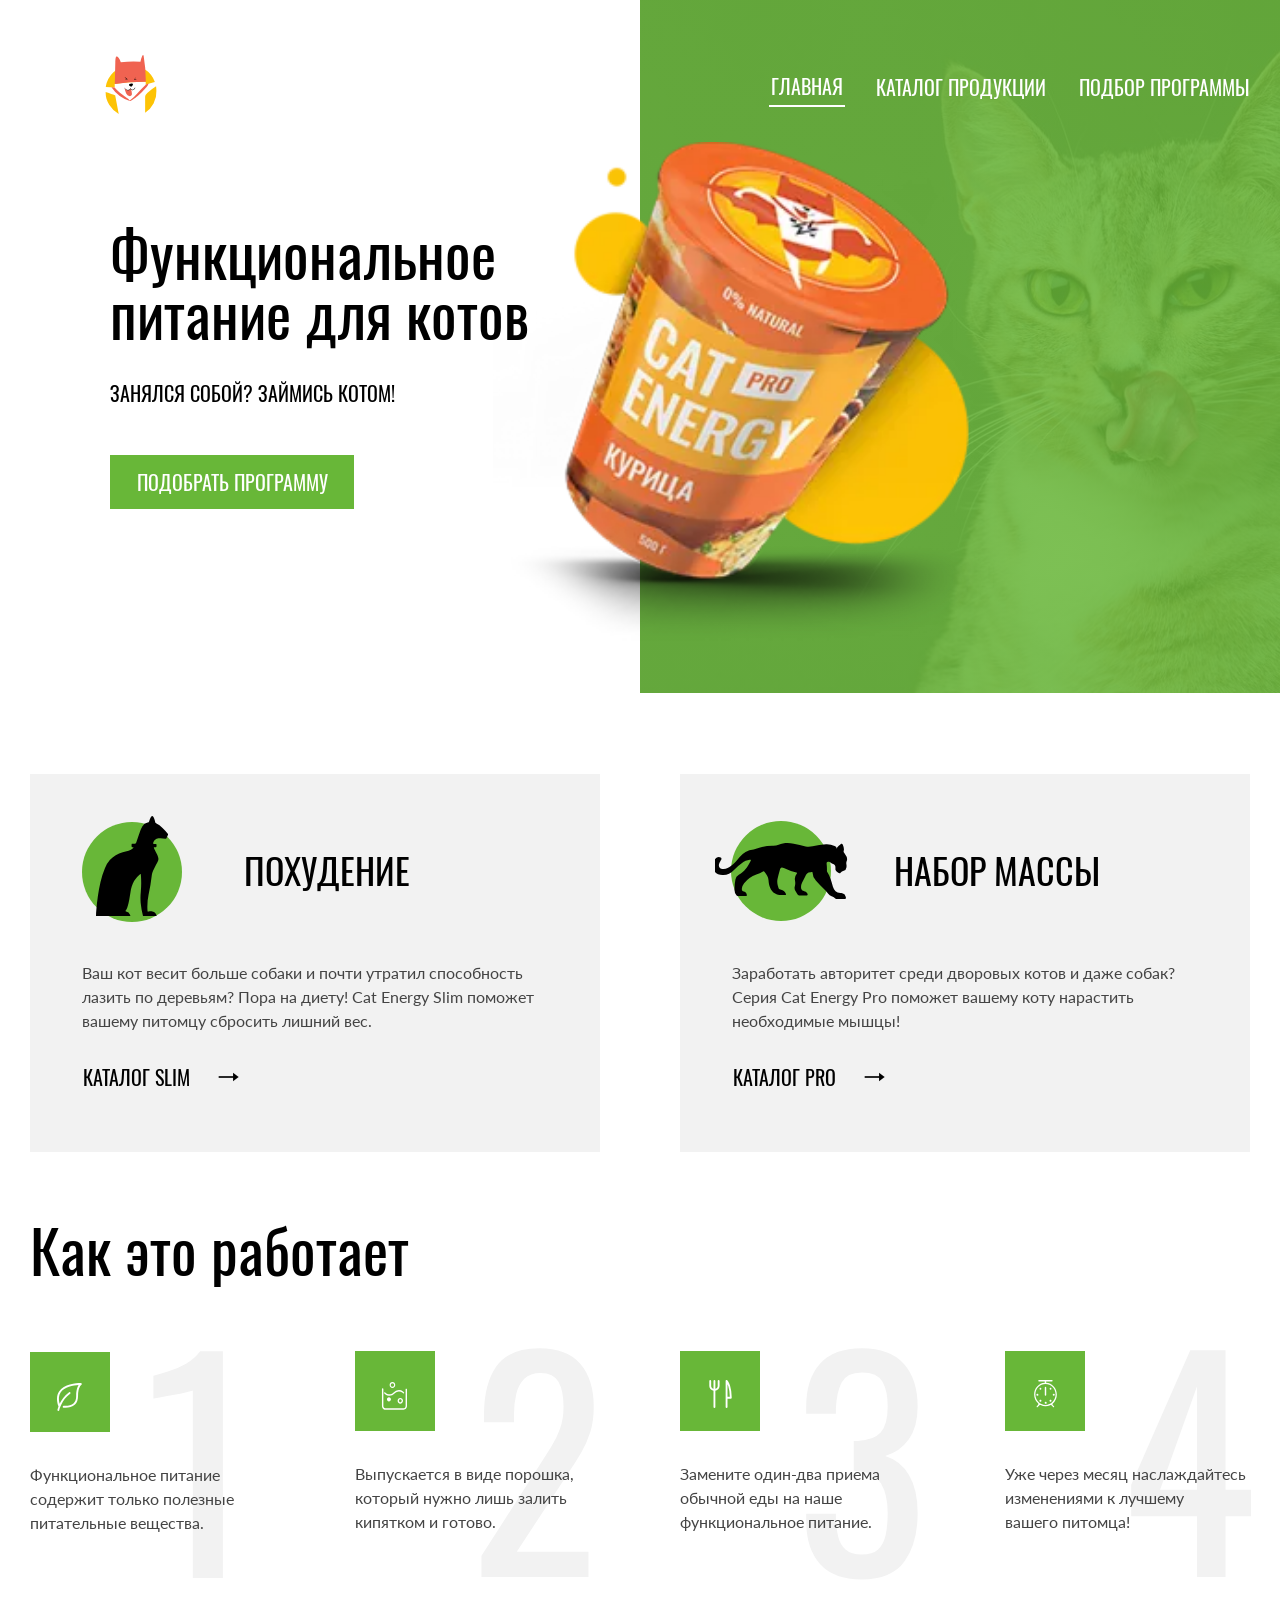
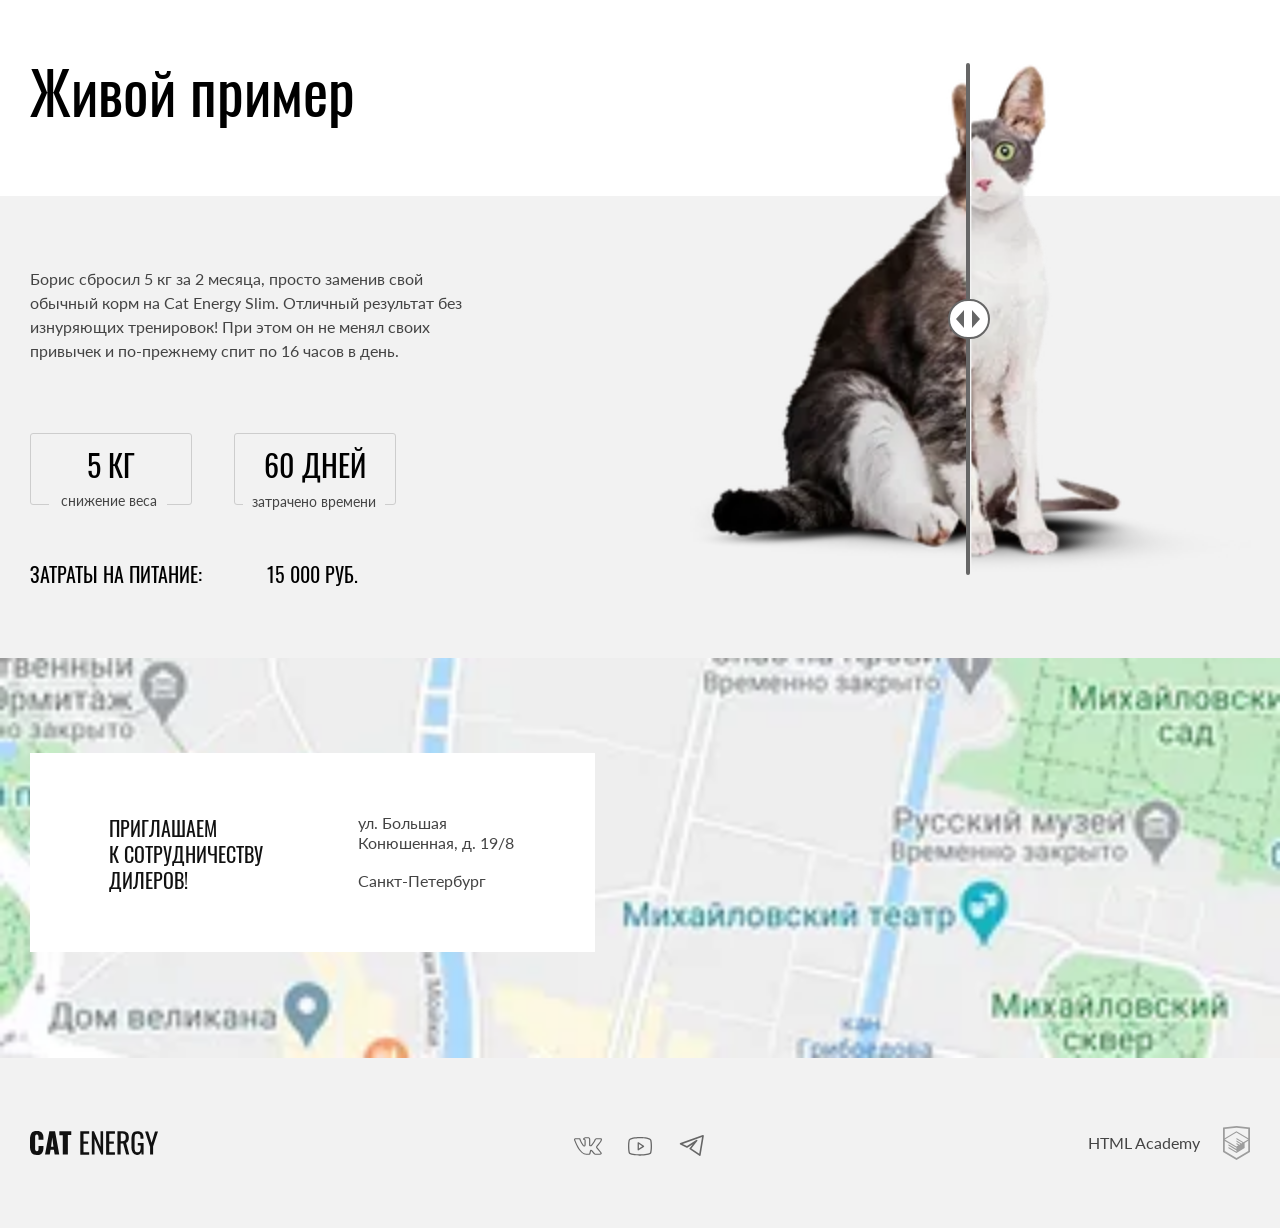
==== commit e9ada04e: "Deploying to gh-pages from @ htmlacademy-adaptive/2657291-cat-energy-2@9ba14a39cd2b745495abf5e6c4259" ====
--- a/index.html
+++ b/index.html
@@ -1 +1 @@
-<!DOCTYPE html><html class="page" lang="ru"><head><meta charset="UTF-8"><title>Сайт питания для котов Cat Energy</title><meta name="viewport" content="width=device-width,initial-scale=1"><link rel="stylesheet" href="styles/styles.css"><link rel="icon" href="favicon.ico"><link rel="icon" href="favicons/"><link rel="manifest" href="manifest.json"><script src="scripts/index.js" defer="defer"></script></head><body class="page__body"><header class="main-header" data-test="header"><div class="main-header__container"><a class="main-header__logo" href="index.html"><picture><source media="(min-width: 1280px)" width="202" height="59" type="image/svg+xml" srcset="images/logo-header-desktop.svg"><source media="(min-width: 768px)" width="174" height="50" type="image/svg+xml" srcset="images/logo-header-tablet.svg"><img src="images/logo-mobile.svg" width="33" height="38" alt="Логотип сайта"></picture></a><a class="main-header__logo-text" href="#"><picture><source media="(min-width: 1280px)" width="118" height="21" type="image/svg+xml" srcset="images/logo-text.svg"><source media="(min-width: 768px)" width="101" height="18" type="image/svg+xml" srcset="images/logo-text.svg"><img src="images/logo-text.svg" width="101" height="18" alt="Логотип текст"></picture></a><nav class="navigation"><ul class="navigation__list navigation__list--close"><li class="navigation__item navigation__item--active navigation__item--special--active"><a href="#">Главная</a></li><li class="navigation__item navigation__item--special"><a href="catalog.html">каталог продукции</a></li><li class="navigation__item navigation__item--special"><a href="#">подбор программы</a></li></ul><button class="navigation__toggle" type="button" aria-label="Открыть меню"><span></span> <span></span> <span></span></button></nav></div></header><main class="page__main" data-test="main"><h1 class="visually-hidden">Функциональное<br>питание для котов Cat Energy</h1><section class="section promo" data-test="hero"><div class="promo__container"><div class="promo__wrapper-text"><h2 class="promo__title">Функциональное<br>питание&nbsp;для&nbsp;котов</h2><p class="promo__text">Занялся собой? Займись котом!</p></div><div class="promo__wrapper-img"><picture><source media="(min-width: 1280px)" width="552" height="499" type="image/png" srcset="images/promo-decktop@1x.png, images/promo-decktop@2x.png 2x"><source media="(min-width: 768px)" width="709" height="609" type="image/png" srcset="images/promo-tablet@1x.png, images/promo-tablet@2x.png 2x"><img class="promo__images" src="images/promo@1x.png" srcset="images/promo@2x.png" width="280" height="270" alt="Баночка питания Cat Energu Pro курица"></picture></div><a class="button button--promo" href="form.html">подобрать программу</a></div></section><section class="section" data-test="programs"><h2 class="visually-hidden">Выбор программы</h2><ul class="program"><li class="program__item program__item-slim"><h3 class="program__title">похудение</h3><p class="program__text">Ваш кот весит больше собаки и почти утратил способность лазить по деревьям? Пора на диету! Cat Energy Slim поможет вашему питомцу сбросить лишний вес.</p><a class="program__link" href="catalog.html">каталог slim</a></li><li class="program__item program__item-pro"><h3 class="program__title program__title--two">набор массы</h3><p class="program__text program__text--two">Заработать авторитет среди дворовых котов и даже собак? Серия Cat Energy Pro поможет вашему коту нарастить необходимые мышцы!</p><a class="program__link program__link--two" href="catalog.html">каталог pro</a></li></ul></section><section class="section description" data-test="features"><h2 class="description__title">Как это работает</h2><ol class="description__list"><li class="description__item description__item--one"><p class="description__text">Функциональное питание содержит только полезные питательные вещества.</p></li><li class="description__item description__item--two"><p class="description__text">Выпускается в виде порошка, который нужно лишь залить кипятком и готово.</p></li><li class="description__item description__item--tree"><p class="description__text">Замените один-два приема обычной еды на наше функциональное питание.</p></li><li class="description__item description__item--four"><p class="description__text">Уже через месяц наслаждайтесь изменениями к лучшему вашего&nbsp;питомца!</p></li></ol></section><section class="section example" data-test="proof"><div class="example__container"><h2 class="example__title">Живой пример</h2><div class="example__wrapper"><p class="example__text">Борис сбросил 5 кг за 2 месяца, просто заменив свой обычный корм на Cat Energy Slim. Отличный результат без изнуряющих тренировок! При этом он не менял своих привычек и по-прежнему спит по 16 часов в день.</p><dl class="example__list"><div class="example__item"><dt class="example__terms">5 кг</dt><dd class="example__description example__description--one">снижение веса</dd></div><div class="example__item"><dt class="example__terms">60 дней</dt><dd class="example__description example__description--two">затрачено времени</dd></div></dl><p class="example__text example__text--price">Затраты на питание: <span class="example__price">15 000 руб.</span></p></div><div class="example__slider"><div class="example__slider-left"><picture><source media="(min-width: 768px)" width="560" height="512" type="image/png" srcset="images/cat-fat-tablet@1x.png, images/cat-fat-tablet@2x.png 2x"><img class="example__img-fat" src="images/cat-fat-mobile@1x.png" srcset="images/cat-fat-mobile@2x.png 2x" width="280" height="256" alt="Толстый кот"></picture></div><div class="example__slider-right"><picture><source media="(min-width: 768px)" width="560" height="512" type="image/png" srcset="images/cat-skinny-tablet@1x.png, images/cat-skinny-tablet@2x.png 2x"><img class="example__img-skinny" src="images/cat-skinny-mobile@1x.png" srcset="images/cat-skinny-mobile@2x.png 2x" width="280" height="256" alt="Тощий кот"></picture></div><button class="example__button-slider" type="button" aria-label="Слайдер"></button></div></div></section><section class="contacts" data-test="contacts"><h2 class="visually-hidden">Наши контакты</h2><div class="contacts__container"><p class="contacts__text">приглашаем к&nbsp;сотрудничеству дилеров!</p><address class="contacts__address"><a href="#">ул. Большая Конюшенная, д.&nbsp;19/8 <span class="contacts__address-sity">Санкт-Петербург</span></a></address></div><div class="contacts__map"><iframe src="https://www.google.com/maps/embed?pb=!1m18!1m12!1m3!1d1998.6037999040354!2d30.322010416394033!3d59.938716271971415!2m3!1f0!2f0!3f0!3m2!1i1024!2i768!4f13.1!3m3!1m2!1s0x4696310fca5ba729%3A0xea9c53d4493c879f!2sBolshaya+Konyushennaya+ul.%2C+19%2C+Sankt-Peterburg%2C+Russia%2C+191186!5e0!3m2!1sen!2s!4v1441888483426" width="768" height="400" allowfullscreen title="Офис компании по адресу набережная реки Карповки, 5, литера П, Санкт-Петербург"></iframe><picture><source media="(min-width: 1280px)" width="1280" height="400" type="image/png" srcset="images/Map-desktop@1x.png, images/Map-desktop@2x.png 2x"><source media="(min-width: 768px)" width="768" height="400" type="image/png" srcset="images/Map-tablet@1x.png, images/Map-tablet@2x.png 2x"><img class="contacts__img" src="images/map-mobile@1x.jpg" srcset="images/map-mobile@2x.jpg 2x" width="320" height="362" alt="Карта"></picture></div></section></main><footer class="main-footer" data-test="footer"><div class="main-footer__container"><a class="main-footer__logo" href="https://htmlacademy.ru/intensive/adaptive"><img class="main-footer__logo-img" src="images/footer-logo.svg" alt="логотип Cat Energy" width="128" height="24"></a><ul class="social-list"><li class="social-list__item"><a class="social-list__link social-list__link--vk" href="#" aria-label="Вконтакте"></a></li><li class="social-list__item"><a class="social-list__link social-list__link--youtube" href="#" aria-label="Ютуб"></a></li><li class="social-list__item"><a class="social-list__link social-list__link--tg" href="#" aria-label="Телеграм"></a></li></ul><a class="main-footer__copyright" href="https://htmlacademy.ru/intensive/adaptive">HTML Academy <img class="main-footer__copyright-img" src="images/html-academy-green.svg" width="27" height="34" alt="логотип HTML Academy"></a></div></footer></body></html>+<!DOCTYPE html><html class="page" lang="ru"><head><meta charset="UTF-8"><title>Сайт питания для котов Cat Energy</title><meta name="viewport" content="width=device-width,initial-scale=1"><link rel="stylesheet" href="styles/styles.css"><link rel="icon" href="favicon.ico"><link rel="icon" href="favicons/"><link rel="manifest" href="manifest.json"><link rel="preload" href="/fonts/oswald/oswaldregular.woff2" as="font" type="font/woff2"><link rel="preload" href="/fonts/oswald/oswaldregular.woff" as="font" type="font/woff"><link rel="preload" href="/fonts/lato/Lato-Regular.woff2" as="font" type="font/woff2"><link rel="preload" href="/fonts/lato/Lato-Regular.woff" as="font" type="font/woff"><script src="scripts/index.js" defer="defer"></script></head><body class="page__body"><header class="main-header" data-test="header"><div class="main-header__container"><a class="main-header__logo" href="index.html"><picture><source media="(min-width: 1280px)" width="202" height="59" type="image/svg+xml" srcset="images/logo-header-desktop.svg"><source media="(min-width: 768px)" width="174" height="50" type="image/svg+xml" srcset="images/logo-header-tablet.svg"><img src="images/logo-mobile.svg" width="33" height="38" alt="Логотип сайта"></picture></a><a class="main-header__logo-text" href="#"><picture><source media="(min-width: 1280px)" width="118" height="21" type="image/svg+xml" srcset="images/logo-text.svg"><source media="(min-width: 768px)" width="101" height="18" type="image/svg+xml" srcset="images/logo-text.svg"><img src="images/logo-text.svg" width="101" height="18" alt="Логотип текст"></picture></a><nav class="navigation navigation--nojs"><ul class="navigation__list"><li class="navigation__item navigation__item--active navigation__item--special--active"><a href="#">Главная</a></li><li class="navigation__item navigation__item--special"><a href="catalog.html">каталог продукции</a></li><li class="navigation__item navigation__item--special"><a href="#">подбор программы</a></li></ul><button class="navigation__toggle" type="button" aria-label="Открыть меню"><span></span> <span></span> <span></span></button></nav></div></header><main class="page__main" data-test="main"><h1 class="visually-hidden">Функциональное<br>питание для котов Cat Energy</h1><section class="section promo" data-test="hero"><div class="promo__wrapper-img"><picture><source type="image/webp" media="(min-width: 1280px)" srcset="images/promo-decktop@1x.webp, images/promo-decktop@2x.webp 2x" width="552" height="499"><source type="image/webp" media="(min-width: 768px)" srcset="images/promo-tablet@1x.webp, images/promo-tablet@2x.webp 2x" width="709" height="609"><source type="image/webp" srcset="images/promo@1x.webp, images/promo@2x.webp 2x" width="280" height="270"><source media="(min-width: 1280px)" width="552" height="499" type="image/png" srcset="images/promo-decktop@1x.png, images/promo-decktop@2x.png 2x"><source media="(min-width: 768px)" width="709" height="609" type="image/png" srcset="images/promo-tablet@1x.png, images/promo-tablet@2x.png 2x"><img class="promo__images" src="images/promo@1x.png" srcset="images/promo@2x.png" width="280" height="270" alt="Баночка питания Cat Energu Pro курица"></picture></div><div class="promo__container"><div class="promo__wrapper-text"><h2 class="promo__title">Функциональное<br>питание&nbsp;для&nbsp;котов</h2><p class="promo__text">Занялся собой? Займись котом!</p></div><a class="button button--promo" href="form.html">подобрать программу</a></div></section><section class="section" data-test="programs"><h2 class="visually-hidden">Выбор программы</h2><ul class="program"><li class="program__item program__item-slim"><h3 class="program__title">похудение</h3><p class="program__text">Ваш кот весит больше собаки и почти утратил способность лазить по деревьям? Пора на диету! Cat Energy Slim поможет вашему питомцу сбросить лишний вес.</p><a class="program__link" href="catalog.html">каталог slim</a></li><li class="program__item program__item-pro"><h3 class="program__title program__title--two">набор массы</h3><p class="program__text program__text--two">Заработать авторитет среди дворовых котов и даже собак? Серия Cat Energy Pro поможет вашему коту нарастить необходимые мышцы!</p><a class="program__link program__link--two" href="catalog.html">каталог pro</a></li></ul></section><section class="section description" data-test="features"><h2 class="description__title">Как это работает</h2><ol class="description__list"><li class="description__item description__item--one"><p class="description__text">Функциональное питание содержит только полезные питательные вещества.</p></li><li class="description__item description__item--two"><p class="description__text">Выпускается в виде порошка, который нужно лишь залить кипятком и готово.</p></li><li class="description__item description__item--tree"><p class="description__text">Замените один-два приема обычной еды на наше функциональное питание.</p></li><li class="description__item description__item--four"><p class="description__text">Уже через месяц наслаждайтесь изменениями к лучшему вашего&nbsp;питомца!</p></li></ol></section><section class="section example" data-test="proof"><div class="example__container"><h2 class="example__title">Живой пример</h2><div class="example__wrapper"><p class="example__text">Борис сбросил 5 кг за 2 месяца, просто заменив свой обычный корм на Cat Energy Slim. Отличный результат без изнуряющих тренировок! При этом он не менял своих привычек и по-прежнему спит по 16 часов в день.</p><dl class="example__list"><div class="example__item"><dt class="example__terms">5 кг</dt><dd class="example__description example__description--one">снижение веса</dd></div><div class="example__item"><dt class="example__terms">60 дней</dt><dd class="example__description example__description--two">затрачено времени</dd></div></dl><p class="example__text example__text--price">Затраты на питание: <span class="example__price">15 000 руб.</span></p></div><div class="example__slider"><div class="example__slider-left"><picture><source type="image/webp" media="(min-width: 768px)" srcset="images/cat-fat-tablet@1x.webp, images/cat-fat-tablet@1x.webp 2x" width="560" height="512"><source type="image/webp" srcset="images/cat-fat-mobile@1x.webp, images/cat-fat-mobile@2x.webp 2x" width="280" height="256"><source media="(min-width: 768px)" width="560" height="512" type="image/png" srcset="images/cat-fat-tablet@1x.png, images/cat-fat-tablet@2x.png 2x"><img class="example__img-fat" src="images/cat-fat-mobile@1x.png" srcset="images/cat-fat-mobile@2x.png 2x" width="280" height="256" alt="Толстый кот"></picture></div><div class="example__slider-right"><picture><source type="image/webp" media="(min-width: 768px)" srcset="images/cat-skinny-tablet@1x.webp, images/cat-skinny-tablet@2x.webp 2x" width="560" height="512"><source type="image/webp" srcset="images/cat-skinny-mobile@1x.webp, cat-skinny-mobile@2x.webp 2x" width="280" height="256"><source media="(min-width: 768px)" width="560" height="512" type="image/png" srcset="images/cat-skinny-tablet@1x.png, images/cat-skinny-tablet@2x.png 2x"><img class="example__img-skinny" src="images/cat-skinny-mobile@1x.png" srcset="images/cat-skinny-mobile@2x.png 2x" width="280" height="256" alt="Тощий кот"></picture></div><button class="example__button-slider" type="button" aria-label="Слайдер"></button></div></div></section><section class="contacts" data-test="contacts"><h2 class="visually-hidden">Наши контакты</h2><div class="contacts__container"><p class="contacts__text">приглашаем к&nbsp;сотрудничеству дилеров!</p><address class="contacts__address"><a href="#">ул. Большая Конюшенная, д.&nbsp;19/8 <span class="contacts__address-sity">Санкт-Петербург</span></a></address></div><div class="contacts__map"><iframe src="https://www.google.com/maps/embed?pb=!1m18!1m12!1m3!1d1998.6037999040354!2d30.322010416394033!3d59.938716271971415!2m3!1f0!2f0!3f0!3m2!1i1024!2i768!4f13.1!3m3!1m2!1s0x4696310fca5ba729%3A0xea9c53d4493c879f!2sBolshaya+Konyushennaya+ul.%2C+19%2C+Sankt-Peterburg%2C+Russia%2C+191186!5e0!3m2!1sen!2s!4v1441888483426" width="768" height="400" allowfullscreen title="Офис компании по адресу набережная реки Карповки, 5, литера П, Санкт-Петербург"></iframe><picture><source type="image/webp" media="(min-width: 1280px)" srcset="images/map-desktop@1x.webp, images/map-desktop@2x.webp 2x" width="1280" height="400"><source type="image/webp" media="(min-width: 768px)" srcset="images/map-tablet@1x.webp, images/map-tablet@2x.webp 2x" width="768" height="400"><source type="image/webp" srcset="images/map-mobile@1x.webp, images/map-mobile@2x.webp 2x" width="320" height="362"><source media="(min-width: 1280px)" width="1280" height="400" type="image/png" srcset="images/Map-desktop@1x.png, images/Map-desktop@2x.png 2x"><source media="(min-width: 768px)" width="768" height="400" type="image/png" srcset="images/Map-tablet@1x.png, images/Map-tablet@2x.png 2x"><img class="contacts__img" src="images/map-mobile@1x.jpg" srcset="images/map-mobile@2x.jpg 2x" width="320" height="362" alt="Карта"></picture></div></section></main><footer class="main-footer" data-test="footer"><div class="main-footer__container"><a class="main-footer__logo" href="https://htmlacademy.ru/intensive/adaptive"><img class="main-footer__logo-img" src="images/footer-logo.svg" alt="логотип Cat Energy" width="128" height="24"></a><ul class="social-list"><li class="social-list__item"><a class="social-list__link social-list__link--vk" href="#" aria-label="Вконтакте"></a></li><li class="social-list__item"><a class="social-list__link social-list__link--youtube" href="#" aria-label="Ютуб"></a></li><li class="social-list__item"><a class="social-list__link social-list__link--tg" href="#" aria-label="Телеграм"></a></li></ul><a class="main-footer__copyright" href="https://htmlacademy.ru/intensive/adaptive">HTML Academy <img class="main-footer__copyright-img" src="images/html-academy-green.svg" width="27" height="34" alt="логотип HTML Academy"></a></div></footer></body></html>
--- a/styles/styles.css
+++ b/styles/styles.css
@@ -1 +1 @@
-@font-face{font-family:Oswald;font-weight:400;font-style:normal;font-display:swap;src:url(/fonts/oswald/oswaldregular.woff2)format("woff2")}@font-face{font-family:Oswald;font-weight:400;font-style:normal;font-display:swap;src:url(/fonts/oswald/oswaldregular.woff)format("woff")}@font-face{font-family:Lato;font-weight:400;font-style:normal;font-display:swap;src:url(/fonts/lato/Lato-Regular.woff2)format("woff2")}@font-face{font-family:Lato;font-weight:400;font-style:normal;font-display:swap;src:url(/fonts/lato/Lato-Regular.woff)format("woff")}*,:before,:after{box-sizing:border-box;margin:0;padding:0}.visually-hidden{clip:rect(0 0 0 0);border:0;width:1px;height:1px;margin:-1px;padding:0;position:absolute;overflow:hidden}* a{text-decoration:none;display:block}* img{display:block}.page__body{font-family:Oswald,sans-serif;font-size:24px;font-weight:400}.button{text-align:center;vertical-align:middle;text-transform:uppercase;color:#fff;background-color:#68b738;border:none;padding:10px;font-family:Oswald,sans-serif;font-size:16px;font-weight:400;line-height:20px}.page{height:100%}.page__body{color:#444;background-color:#fff;flex-direction:column;width:100%;font-family:Lato,sans-serif;font-size:14px;line-height:18px;display:flex;overflow-x:hidden}.page__main{width:100%;position:relative}.page__container-catalog{width:100%}@media (width>=1280px){.page__container-catalog{max-width:1440px;margin:0 auto}}.main-header{z-index:10;min-width:320px;position:relative}.main-header--catalog:after{content:"";background-color:#d9d9d9;width:100%;height:1px;display:block;position:relative;bottom:0}@media (width>=768px){.main-header--catalog:after{display:none}}.main-header__container{grid-template-columns:min-content 1fr min-content;justify-content:space-between;align-items:center;margin:0 auto;padding:13px 20px;display:grid;position:relative}@media (width>=768px){.main-header__container{grid-template-columns:1fr minmax(436px,710px);padding:22px 30px 0}}@media (width>=1440px){.main-header__container{max-width:1280px;padding:54px 30px 50px}}.main-header__logo{cursor:pointer;min-width:33px;margin:1px 10px 0 0}.main-header__logo:hover{opacity:.8}.main-header__logo:active{opacity:.5}@media (width>=768px){.main-header__logo{width:174px;margin-right:92px}}@media (width>=1440px){.main-header__logo{width:202px;margin-right:408px;padding:0}}.main-header__logo-text{justify-self:center;margin:0 auto;padding:2px 0 0;transform:translate(-9px)}@media (width>=768px){.main-header__logo-text{display:none}}@media (width>=1280px){.navigation{width:710px}}.navigation__list{z-index:3;background-color:#fff;flex-direction:column;align-items:center;width:100%;margin:0;padding:0;list-style-type:none;display:flex;position:absolute;top:63px;left:0;right:0}@media (width>=768px){.navigation__list{z-index:0;background-color:#fff;flex-flow:wrap;justify-content:flex-start;align-items:center;min-width:436px;padding:7px 0 0;position:relative;top:0}}@media (width>=1280px){.navigation__list{background-color:#0000;flex-wrap:wrap;justify-content:center;width:95%;margin:5px 0 0 32px;padding:0}}.navigation__list--close{display:none}@media (width>=768px){.navigation__list--close{display:flex}}.navigation__item{color:#000;text-transform:uppercase;border-top:1px solid #e6e6e6;font-family:Oswald,sans-serif;font-size:18px;font-weight:400;line-height:24px;position:relative}@media (width>=768px){.navigation__item{border:none;width:-moz-fit-content;width:fit-content;margin-right:30px;padding:10px 2px 6px}}@media (width>=1280px){.navigation__item{margin-right:29px;padding:10px 2px 9px}}.navigation__item:last-child{margin-right:0}@media (width>=768px){.navigation__item--active{border-bottom:2px solid #68b738}}@media (width>=1280px){.navigation__item--active{border-bottom:2px solid #68b738}}.navigation__item a{text-align:center;text-transform:uppercase;color:#000;width:100vw;padding:22px 15px 24px 13px;font-family:Oswald,sans-serif;font-size:20px;font-weight:400;line-height:20px;text-decoration:none}.navigation__item a:hover{opacity:.65}.navigation__item a:active{opacity:.3}@media (width>=768px){.navigation__item a{text-align:center;color:#000;width:-moz-fit-content;width:fit-content;padding:0;font-size:18px;line-height:24px;display:block}}@media (width>=1280px){.navigation__item a{width:-moz-fit-content;width:fit-content;font-size:20px;line-height:100%}.navigation__item--special a{color:#fff}.navigation__item--special--active{border-bottom:2px solid #fff}.navigation__item--special--active a{color:#fff}}.navigation__toggle{background-color:#0000;border:none;width:24px;height:24px;margin:0;padding:0;position:relative}@media (width>=768px){.navigation__toggle{margin:0;display:none}}.navigation__toggle span{background-color:#000;width:24px;height:2px;margin-bottom:6px;display:block}.navigation__toggle--active span:nth-child(2){display:none}.navigation__toggle--active span:first-child{margin-bottom:7px;transform:translate(15%,300%)rotate(48deg)}.navigation__toggle--active span:nth-child(3){margin-bottom:5px;transform:translate(15%,-200%)rotate(-48deg)}.section{min-width:320px}.section__title{text-align:center;color:#000;font-family:Oswald,sans-serif;font-size:36px;font-weight:400;line-height:40px}.section--additional{padding:0 20px;position:relative}@media (width>=768px){.section--additional{padding:0 30px}}@media (width>=1280px){.section--additional{grid-template-rows:min-content 1fr;grid-template-columns:1fr auto;column-gap:65px;padding:0 30px;display:grid}}.section__title--additionally{text-align:left;color:#000;background-color:#fff;width:-moz-fit-content;width:fit-content;margin:0;padding:27px 20px 36px 0;font-family:Oswald,sans-serif;font-size:24px;font-weight:400;line-height:24px;box-shadow:21px 0 #fff,-40px 0 #fff}.section__title--additionally:before{content:"";z-index:-1;background-color:#68b738;width:100vw;height:2px;position:absolute;top:36px;right:100%;box-shadow:100vw 0 #68b738}@media (width>=1280px){.section__title--additionally:before{top:39px}}@media (width>=768px){.section__title--additionally{border:none;padding:21px 20px 81px 40px;font-size:32px;line-height:32px;box-shadow:21px 0 #fff,0 0 #fff}}@media (width>=1280px){.section__title--additionally{grid-area:1/1/2/-1;margin:0 0 0 40px;padding:22px 20px 78px 40px;font-size:40px;line-height:40px}}.promo{flex-direction:column;width:100%;margin:0 auto;display:flex;position:relative}@media (width>=768px){.promo{padding:0 30px}}@media (width>=1280px){.promo{grid-template-columns:1fr 1fr;width:100%;padding:0 0 320px;display:grid}.promo:before{content:"";background-image:linear-gradient(90deg,#68b738d9,#68b738d9),url(/images/promo-background-desktop@1x.png);background-position:100%,100%;background-repeat:no-repeat,no-repeat;background-size:cover,cover;width:50vw;height:calc(90px + 100%);display:grid;position:absolute;top:-171px;left:50%}}.promo__container{width:100%}@media (width>=1280px){.promo__container{grid-column:1/-1;grid-template-rows:1fr;grid-template-columns:1fr 1fr;max-width:1440px;margin:0 auto;display:grid}}.promo__wrapper-img{position:absolute;top:167px;left:50%;transform:translate(-50%)}@media (width>=768px){.promo__wrapper-img{position:relative;top:0;left:0;transform:none}}.promo__images{object-fit:contain;min-width:280px;min-height:270px;display:block}@media (width>=1280px){.promo__images{grid-area:1/2/-1/4;position:absolute;top:-22px;left:-164px}}.promo__wrapper-text{background-image:linear-gradient(#68b738d9,#68b738d9),url(/images/promo-background@1x.png);background-position:50%;background-size:cover;width:100%;margin:0 auto;padding-bottom:50px;position:relative}@media (width>=768px){.promo__wrapper-text{background:#fff;padding:0}}@media (width>=1280px){.promo__wrapper-text{background:#fff;grid-area:1/1/2/2;justify-content:end;width:80%;padding:0 43px 0 25px;display:grid}}.promo__title{text-align:center;color:#fff;z-index:2;letter-spacing:0;margin:0;padding:27px 0 25px;font-family:Oswald,sans-serif;font-size:36px;font-weight:400;line-height:36px;position:relative}@media (width>=768px){.promo__title{color:#000;text-align:left;margin:65px 89px 0;padding:0;font-size:60px;line-height:60px}}@media (width>=1280px){.promo__title{grid-area:1/1/2/2;margin:60px 0 0 76px;padding:0;font-size:60px;line-height:60px}}.promo__text{text-transform:uppercase;text-align:center;color:#fff;z-index:2;margin:0 0 0 -1px;padding:0 0 114px;font-family:Oswald,sans-serif;font-size:14px;font-weight:400;line-height:14px;position:relative}@media (width>=768px){.promo__text{color:#000;text-align:left;margin:40px 90px 0;padding:0 0 20px;font-size:20px;line-height:20px}}@media (width>=1280px){.promo__text{color:#000;text-align:left;margin:40px 0 32px 75px;padding:0 0 20px;font-size:20px;line-height:20px}}.button--promo{margin:138px 20px 0}.button--promo:hover{background-color:#5eaa2f}.button--promo:active{color:#ffffff4d;background-color:#5eaa2f}@media (width>=768px){.button--promo{width:242px;margin:0;padding:14px 25px 14px 26px;font-size:20px;line-height:26px;position:absolute;top:295px;left:120px}}@media (width>=1280px){.button--promo{grid-area:1/1/2/2;width:244px;height:-moz-fit-content;height:fit-content;margin:0;padding:14px 25px;font-size:20px;line-height:26px;display:block;position:relative;top:292px;left:190px}}.program{margin:0 auto;padding:0 20px;list-style-type:none}@media (width>=768px){.program{grid-template-rows:1fr 1fr;row-gap:30px;max-width:768px;padding:0 30px;display:grid}}@media (width>=1280px){.program{grid-template-rows:1fr;grid-template-columns:auto auto;column-gap:80px;max-width:1280px;padding:0 30px;display:grid}}.program__item{background-color:#f2f2f2;grid-template-rows:53px 1fr auto;grid-template-columns:60px 1fr;gap:5px;margin:20px 0;padding:20px 19px 10px;display:grid;position:relative}@media (width>=768px){.program__item{grid-template-rows:65px auto auto auto;grid-template-columns:37px 1fr 300px;gap:15px;margin:-2px 0 0;padding:0;display:grid}}@media (width>=1280px){.program__item{grid-template-rows:1fr auto auto;grid-template-columns:1fr 1fr 1fr;margin:0;padding:40px 50px 55px;display:grid}}.program__title{color:#000;text-transform:uppercase;text-align:left;grid-area:1/2/2/-1;align-self:center;margin:4px 0 0 5px;font-family:Oswald,sans-serif;font-size:24px;font-weight:400;line-height:37px}@media (width>=768px){.program__title{grid-area:2/2/3/3;align-self:end;margin:0;font-size:36px;line-height:36px}}@media (width>=1280px){.program__title{grid-area:1/2/2/-1;align-self:center;padding:38px 2px 0;font-size:36px;line-height:36px;display:grid}}.program__title--two{align-self:start;margin:8px 0 0 6px}@media (width>=768px){.program__title--two{margin:0}}@media (width>=1280px){.program__title--two{padding:38px 0 0 2px}}.program__text{font-family:#444;color:#444;text-align:left;border-bottom:1px solid #d9d9d9;grid-area:2/1/3/-1;margin:0;padding:17px 0 23px;font-size:14px;font-weight:400;line-height:18px}@media (width>=768px){.program__text{border-bottom:none;grid-area:3/2/4/3;align-self:center;margin-right:3%;padding:8px 0 0;font-size:16px;line-height:24px}}@media (width>=1280px){.program__text{grid-area:2/1/3/-1;align-self:start;margin:0;padding:57px 2px 0;font-size:16px;line-height:24px;display:grid}}.program__text--two{padding:16px 2px 23px}@media (width>=768px){.program__text--two{align-self:start;margin:0;padding:6px 0 0}}@media (width>=1280px){.program__text--two{margin:0;padding:0 10px 0 2px}}.program__link{text-align:left;text-transform:uppercase;color:#000;grid-area:3/1/-1/-1;margin:15px 0 0 1px;font-family:Oswald,sans-serif;font-size:16px;font-weight:400;line-height:16px}.program__link:active{opacity:.3}@media (width>=768px){.program__link{grid-area:4/2/-1/3;margin-top:0;padding:43px 0 53px;font-size:20px;line-height:100%}}@media (width>=1280px){.program__link{grid-area:3/1/-1/-1;align-self:center;padding:19px 2px 0;font-size:20px;line-height:100%;display:grid}}.program__link:after{content:"";background-image:url(/icons/stack.svg#arrow);background-position:50%;background-repeat:no-repeat;width:32px;height:12px;display:block;position:relative;top:-15px;left:102px}@media (width>=768px){.program__link:after{width:32px;height:10px;left:133px}}.program__link--two:after{top:-13px;left:98px}@media (width>=768px){.program__link--two:after{top:-15px;left:129px}}.program__item-slim{background-image:url(/icons/stack.svg#cat-sitting);background-position:20px 23px;background-repeat:no-repeat;background-size:50px 53px}@media (width>=768px){.program__item-slim{background-position:right 12% top 50%;background-size:200px 211px}}@media (width>=1280px){.program__item-slim{background-position:52px 42px;background-size:100px 106px;margin:0}}.program__item-pro{background-image:url(/icons/stack.svg#cat-powerful);background-position:13px 23px;background-repeat:no-repeat;background-size:67px 50px}@media (width>=768px){.program__item-pro{background-position:right 6% top 53%;background-size:268px 200px}}@media (width>=1280px){.program__item-pro{background-position:35px 47px;background-size:134px 100px;margin:0}}.description{min-width:320px;margin:0 auto;padding:0 20px}@media (width>=768px){.description{max-width:768px;padding:0 30px 63px}}@media (width>=1280px){.description{max-width:1280px;padding:0 30px 100px}}.description__list{grid-template-rows:auto;gap:20px;margin:42px 0 0;padding:0 0 45px;list-style-type:none;display:grid}@media (width>=768px){.description__list{counter-reset:section;grid-template-columns:245px 245px;gap:135px 138px;margin:0 auto;list-style-type:none;display:grid}}@media (width>=1280px){.description__list{flex-wrap:wrap;gap:20px 0;max-width:1280px;padding:0;display:flex}}.description__item{grid-template-rows:1fr;grid-template-columns:60px 1fr;gap:20px;display:grid;position:relative}@media (width>=768px){.description__item{counter-increment:section;grid-template-rows:auto 1fr;grid-template-columns:245px;gap:31px 0;margin:0}}@media (width>=1280px){.description__item{flex-direction:column;max-width:245px;padding:0;display:flex}}.description__item:before{content:"";background-color:#68b738;grid-area:1/1/2/2;width:60px;height:60px;position:relative;top:-3px;left:0}@media (width>=768px){.description__item:before{content:counter flag;grid-area:1/1/2/2;width:80px;height:80px;display:block;position:relative;top:0;left:0}}@media (width>=1280px){.description__item:before{grid-area:1/1/2/2;top:0;left:0}}.description__item--one{margin:0}@media (width>=768px){.description__item--one{margin:0}}@media (width>=1280px){.description__item--one{min-width:230px;margin:0 80px 0 0}}.description__item--two{margin:0}@media (width>=768px){.description__item--two{margin:0}}@media (width>=1280px){.description__item--two{margin:-1px 80px 0 0}}.description__item--tree{margin:0}@media (width>=768px){.description__item--tree{margin:0}}@media (width>=1280px){.description__item--tree{margin:-1px 80px 0 0}}.description__item--four{margin:0}@media (width>=768px){.description__item--four{margin:0}}@media (width>=1280px){.description__item--four{margin:-1px 0 0}}@media (width>=768px){.description__item:after{z-index:-1;content:counter(section)"";color:#f2f2f2;font-family:Oswald,sans-serif;font-size:280px;line-height:280px;position:absolute;top:-37px;left:115px}}@media (width>=1280px){.description__item:after{top:-40px;left:115px}}.description__title{text-align:left;color:#000;margin:0;padding:0;font-family:Oswald,sans-serif;font-size:36px;font-weight:400;line-height:40px}@media (width>=768px){.description__title{margin:41px 0 72px;padding:0;font-size:60px;line-height:60px}}@media (width>=1280px){.description__title{margin:41px 0 40px;padding:26px 0 33px}}.description__text{color:#444;grid-column:2/-1;margin:0;padding:0;font-family:Lato,sans-serif;font-size:14px;font-weight:400;line-height:18px;position:relative}@media (width>=768px){.description__text{grid-area:2/1/3/-1;padding:0;font-size:16px;line-height:24px}}@media (width>=1280px){.description__text{grid-column:1/-1;padding:0}}.description__item--one .description__text:after{content:"";background-image:url(/icons/stack.svg#sheet-1.1);background-position:50%;background-repeat:no-repeat;width:29px;height:28px;position:absolute;top:12px;left:-63px}@media (width>=768px){.description__item--one .description__text:after{top:-80px;left:25px}}.description__item--two .description__text:after{content:"";background-image:url(/icons/stack.svg#powder-1.1);background-position:50%;background-repeat:no-repeat;width:29px;height:28px;position:absolute;top:14px;left:-64px}@media (width>=768px){.description__item--two .description__text:after{top:-80px;left:25px}}.description__item--tree .description__text:after{content:"";background-image:url(/icons/stack.svg#tableware-1.1);background-position:50%;background-repeat:no-repeat;width:29px;height:28px;position:absolute;top:12px;left:-64px}@media (width>=768px){.description__item--tree .description__text:after{top:-82px;left:26px}}.description__item--four .description__text:after{content:"";background-image:url(/icons/stack.svg#clock-1.1);background-position:50%;background-repeat:no-repeat;width:29px;height:28px;position:absolute;top:14px;left:-63px}@media (width>=768px){.description__item--four .description__text:after{top:-82px;left:26px}}.example{background-color:#eaeaea;width:100%;display:grid;position:relative}@media (width>=768px){.example{background-color:#fff}}@media (width>=1280px){.example{background-color:#fff;padding-bottom:0}}.example__container{grid-template-rows:auto 1fr 1fr;row-gap:20px;margin:0 auto;display:grid;position:relative}@media (width>=768px){.example__container{background-color:#fff;background-image:linear-gradient(#fff 57%,#f2f2f2 115px 611px);background-size:cover;border-top:1px solid #e6e6e6;grid-template-rows:auto auto 1fr;grid-template-columns:1fr 1fr 3fr;column-gap:10px}}@media (width>=1280px){.example__container{border:none;grid-template-rows:auto 1fr;grid-template-columns:1fr 1220px 1fr;column-gap:10px;width:100%;padding:0;display:grid}}.example__wrapper{z-index:3;grid-area:2/1/3/-1;grid-template-rows:1fr auto auto;grid-template-columns:1fr;height:-moz-fit-content;height:fit-content;display:grid}@media (width>=768px){.example__wrapper{grid-template-rows:1fr 1fr;grid-template-columns:1fr 1fr 1fr 1fr;display:grid}}@media (width>=1280px){.example__wrapper{z-index:1;background-image:linear-gradient(#f2f2f2 82px 82px,#f2f2f2 511px);background-size:cover;grid-area:2/1/3/-1;grid-template-rows:auto auto auto;grid-template-columns:1fr 1220px 1fr;display:grid}}.example__title{text-align:left;color:#000;z-index:3;margin:0;padding:25px 0 21px 20px;font-family:Oswald,sans-serif;font-size:36px;font-weight:400;line-height:40px}@media (width>=768px){.example__title{grid-area:1/1/2/-1;padding:40px 0 22px 30px;font-size:60px;line-height:60px}}@media (width>=1280px){.example__title{border:none;grid-area:1/2/2/3;max-width:450px;padding:25px 0 56px}}.example__text{color:#444;margin:0 auto 19px;padding:0 20px;font-family:Lato,sans-serif;font-size:14px;font-weight:400;line-height:18px}@media (width>=768px){.example__text{grid-area:1/1/2/-1;margin:0;padding:20px 15px 56px 30px;font-size:16px;line-height:24px}}@media (width>=1280px){.example__text{grid-area:1/2/2/3;max-width:450px;margin:20px 0;padding:51px 17px 50px 0}}.example__list{text-align:center;grid-template-columns:1fr 1fr;justify-self:center;column-gap:32px;margin:0;font-family:Oswald,sans-serif;font-size:24px;font-weight:400;line-height:24px;display:grid;position:relative}@media (width>=768px){.example__list{grid-area:2/1/3/3;grid-template-columns:162px 162px;column-gap:44px;margin:0 0 0 43px;display:grid}}@media (width>=1280px){.example__list{grid-area:2/2/3/3;justify-self:left;column-gap:42px;margin:0}}.example__item{grid-template-rows:87px;width:100%;height:-moz-fit-content;height:fit-content;display:grid;position:relative}.example__terms{text-transform:uppercase;text-align:center;color:#000;border:1px solid #cdcdcd;border-radius:3px;height:-moz-fit-content;height:fit-content;padding:14px 20px 16px;font-family:Oswald,sans-serif;font-size:24px;font-weight:400;line-height:24px}@media (width>=768px){.example__terms{font-size:30px;line-height:37px}}@media (width>=1280px){.example__terms{padding:12px 20px 21px}}.example__description{text-align:center;vertical-align:middle;color:#444;background-color:#eaeaea;width:min-content;height:-moz-fit-content;height:fit-content;margin:0 auto;padding:9px 10px 20px 12px;font-family:Lato,sans-serif;font-size:12px;font-weight:400;line-height:100%;position:absolute;top:39px;left:20px}@media (width>=768px){.example__description{background-color:#fff;width:-moz-fit-content;width:fit-content;font-size:14px;line-height:14px;top:53px;left:20px}}@media (width>=1280px){.example__description{background-color:#f2f2f2;top:52px;left:19px}}.example__description--two{padding:9px 10px 10px;left:23px}@media (width>=768px){.example__description--two{width:142px;padding:10px 0;left:10px}}@media (width>=1280px){.example__description--two{top:52px;left:9px}}.example__text--price{text-align:center;text-transform:uppercase;color:#000;grid-area:3/1/4/-1;margin:3px 0 0;font-family:Oswald,sans-serif;font-size:14px;font-weight:400;line-height:20px}@media (width>=768px){.example__text--price{text-align:right;grid-area:2/3/3/-1;margin:0;padding:7px 31px 0 174px;font-size:20px;line-height:28px}}@media (width>=1280px){.example__text--price{grid-area:3/2/-1/3;justify-content:left;margin:0;padding:40px 10px 70px 0;display:flex}}.example__price{margin:0}@media (width>=1280px){.example__price{margin-left:65px}}.example__button-slider{background-color:#666;border:#0000;border-radius:2px;width:4px;height:100%;padding:0;position:absolute;top:-20px;left:49%}@media (width>=768px){.example__button-slider{background-color:#666;border:#0000;border-radius:2px;width:4px;height:100%;padding:0;position:absolute;top:2%;left:49.5%}}@media (width>=1280px){.example__button-slider{background-color:#666;border:#0000;border-radius:2px;width:4px;height:82%;padding:0;position:absolute;top:12px;left:48%}}.example__button-slider:after{content:"";background-color:#666;width:40px;height:40px;display:block;position:relative;top:-20px;left:-18px;-webkit-mask-image:url(/icons/stack.svg#stack-vector);mask-image:url(/icons/stack.svg#stack-vector);-webkit-mask-position:50%;mask-position:50%;-webkit-mask-size:24px;mask-size:24px;-webkit-mask-repeat:no-repeat;mask-repeat:no-repeat}.example__button-slider:before{content:"";background-color:#fff;border:2px solid #666;border-radius:20px;width:42px;height:40px;display:block;position:relative;top:20px;left:-18px}.example__button-slider:hover{filter:invert(47%)sepia(85%)saturate(1337%)hue-rotate(87deg)brightness(97%)contrast(93%);background-color:#68b738}.example__button-slider:active{opacity:.6;background-color:#5eaa2f}.example__slider{min-width:280px;min-height:256px;margin:-9px auto 19px;padding-bottom:31px;position:relative}@media (width>=768px){.example__slider{grid-area:3/1/-1/-1;min-width:560px;min-height:512px;margin:0 auto 105px;padding-bottom:102px}}@media (width>=1280px){.example__slider{z-index:2;grid-area:1/2/-1/-2;max-width:50%;margin:0 auto;padding-bottom:86px;top:16px;left:337px}}.example__slider-left{-webkit-clip-path:border-box;clip-path:border-box;background-color:#0000;width:50%;height:auto;position:absolute;top:-20px;left:0}@media (width>=768px){.example__slider-left{-webkit-clip-path:border-box;clip-path:border-box;background-color:#0000;width:50%;height:auto;position:absolute;top:2%;left:0}}@media (width>=1280px){.example__slider-left{-webkit-clip-path:border-box;clip-path:border-box;background-color:#0000;width:50%;height:auto;position:absolute;left:-7px}}.example__img-fat{object-fit:cover}.example__slider-right{-webkit-clip-path:border-box;clip-path:border-box;background-color:#0000;width:50%;height:auto;position:absolute;top:-20px;right:0}@media (width>=768px){.example__slider-right{-webkit-clip-path:border-box;clip-path:border-box;background-color:#0000;width:50%;height:auto;position:absolute;top:2%;right:0}}@media (width>=1280px){.example__slider-right{-webkit-clip-path:border-box;clip-path:border-box;background-color:#0000;width:50%;height:auto;position:absolute;right:1%}}.example__img-skinny{object-fit:cover;position:relative;right:100%}.contacts{background-color:#fff;grid-template-rows:auto 1fr;min-width:320px;display:grid;position:relative}@media (width>=1280px){.contacts{grid-template-rows:95px max-content 106px;grid-template-columns:1fr 1220px 1fr}}.contacts__container{background-color:#f2f2f2;grid-row:1/2;grid-template-columns:1fr 1fr;padding:28px 20px;display:grid;position:relative}@media (width>=768px){.contacts__container{background-color:#fff;column-gap:250px;padding:61px 30px 64px}}@media (width>=1280px){.contacts__container{z-index:2;background-color:#fff;grid-area:2/2/3/3;grid-template-columns:1fr 1fr;column-gap:15px;max-width:565px;margin:0 auto 0 0;padding:60px 30px 10px 70px;display:grid;position:relative;top:0;left:0}}.contacts__container-catalog{background-color:#f2f2f2;grid-row:1/2;grid-template-columns:1fr 1fr;padding:26px 20px;display:grid;position:relative}@media (width>=768px){.contacts__container-catalog{background-color:#f2f2f2;column-gap:250px;padding:61px 30px 66px}}.contacts__text{text-transform:uppercase;text-align:left;color:#111;margin:0;padding:0 10px 0 0;font-family:Oswald,sans-serif;font-size:16px;font-weight:400;line-height:20px}@media (width>=768px){.contacts__text{padding:5px 10px 0 40px;font-size:20px;line-height:26px}}@media (width>=1280px){.contacts__text{padding:2px 10px 0 9px}}.contacts__address a{color:#444;padding:0;font-family:Lato,sans-serif;font-size:14px;font-style:normal;font-weight:400;line-height:20px;list-style-type:none}@media (width>=768px){.contacts__address a{text-align:right;padding:4px 40px 0 0;font-size:16px;line-height:20px}}@media (width>=1280px){.contacts__address a{text-align:left;padding:0 50px 0 18px;display:inline-block}}@media (width>=768px){.contacts__address-sity{margin-top:18px;display:inline-block}}@media (width>=1280px){.contacts__address-sity{padding:0;display:inline-block}}.contacts__map{grid-row:2/3;width:100%;min-height:362px;position:relative}@media (width>=768px){.contacts__map{min-height:400px}}@media (width>=1280px){.contacts__map{grid-area:1/1/-1/-1;position:relative}}.contacts__img{object-fit:cover;z-index:-1;width:100%;min-height:362px;position:absolute;top:0;left:0}.contacts iframe{z-index:1;border:none;width:100%;height:100%;position:absolute;top:0;left:0}.catalog{width:100%;min-width:320px}@media (width>=768px){.catalog{min-width:768px;padding-bottom:49px}}@media (width>=1280px){.catalog{padding:0 30px 49px}}.catalog__title{letter-spacing:0%;margin:20px 0 40px;padding:6px 20px 0;font-family:Oswald,sans-serif;font-size:36px;font-weight:400;line-height:36px}@media (width>=768px){.catalog__title{margin:65px 0 85px;padding:0 30px;font-size:60px;line-height:60px}}@media (width>=1280px){.catalog__title{margin:23px 69px 84px 50px}}.catalog__list{border-bottom:1px solid #ebebeb;flex-direction:column;align-items:center;width:100%;margin:0 auto;padding:0;list-style-type:none;display:flex}@media (width>=768px){.catalog__list{border-bottom:none;grid-template-columns:324px 324px;justify-content:center;align-items:start;gap:60px;padding:0 30px;display:grid}}@media (width>=1280px){.catalog__list{grid-template-columns:repeat(4,1fr);justify-content:center;gap:63px 80px;margin:0;padding:0 110px;display:grid}}.catalog-item{border-top:1px solid #ebebeb;border-bottom:1px solid #ebebeb;grid-template-rows:1fr min-content;grid-template-columns:1fr 1fr;row-gap:16px;width:100%;padding:21px 20px;display:grid;position:relative}@media (width>=768px){.catalog-item{background-color:#f2f2f2;background-image:linear-gradient(#fff 82px,#f2f2f2 82px 511px);border-top:none;flex-direction:column;flex-grow:1;align-items:center;gap:0;min-width:324px;padding:10px 37px 40px;display:flex}}@media (width>=1280px){.catalog-item{background-color:#f2f2f2;flex-direction:column;min-width:245px;padding:11px 38px 38px;display:flex}}.catalog-item__text-wrapper{grid-area:1/2/2/3;grid-template-rows:auto auto;grid-template-columns:1fr 1fr;display:grid}@media (width>=768px){.catalog-item__text-wrapper{grid-template-rows:auto auto;width:100%;margin:22px 0 32px}}@media (width>=1280px){.catalog-item__text-wrapper{margin:13px 0 31px}}.catalog-item__img-wrapper{grid-area:1/1/2/2;align-content:center;justify-self:center}@media (width>=768px){.catalog-item__img-wrapper{order:-1}}.catalog-item__title{text-transform:uppercase;color:#222;grid-column:1/-1;height:min-content;margin:0;padding:0 45px 0 0;font-family:Oswald,sans-serif;font-size:16px;font-weight:400;line-height:20px;position:relative}@media (width>=768px){.catalog-item__title{text-align:center;margin-bottom:18px;padding:0 53px 0 50px;font-size:20px;line-height:24px}}@media (width>=1280px){.catalog-item__title{margin-bottom:18px;padding:0 10px 5px}}.catalog-item__description-list{text-align:center;color:#444;grid-column:1/-1;grid-template-rows:repeat(3,min-content);grid-template-columns:1fr;justify-self:start;width:100%;height:min-content;margin:10px 0 0;padding:0;font-family:Lato,sans-serif;font-size:12px;font-weight:400;line-height:16px;display:grid}@media (width>=768px){.catalog-item__description-list{margin:0}}.catalog-item__description-wrapper{justify-content:space-between;margin:0;padding:0;display:flex}@media (width>=768px){.catalog-item__description-wrapper{border-bottom:1px solid #cdcdcd;justify-content:space-between;display:flex}.catalog-item__description-wrapper:first-child{padding:0 0 2px}.catalog-item__description-wrapper:nth-child(2){padding:4px 0 3px}.catalog-item__description-wrapper:nth-child(3){padding:5px 0 2px}}@media (width>=1280px){.catalog-item__description-wrapper:first-child{padding-bottom:5px}.catalog-item__description-wrapper:nth-child(2){padding:7px 0 6px}.catalog-item__description-wrapper:nth-child(3){padding:5px 0 9px}}.catalog-item__term{justify-self:start;position:relative}@media (width>=768px){.catalog-item__term{padding:2px 0;font-size:16px;line-height:20px}}@media (width>=1280px){.catalog-item__term{padding:0}}.catalog-item__description{justify-self:end}@media (width>=768px){.catalog-item__description{font-size:16px;line-height:20px}}.button--order{border:1px solid #0000;grid-area:2/1/3/-1;width:100%}@media (width>=768px){.button--order{padding:10px 10px 8px}}@media (width>=1280px){.button--order{padding:10px}}.button--order:hover{background-color:#5eaa2f}.button--order:active{color:#ffffff4d}.catalog-item--special{flex-direction:column;align-items:center;row-gap:0;padding:25px 20px 20px;display:flex;position:relative}@media (width>=768px){.catalog-item--special{background:linear-gradient(#fff,#fff);border:1px solid #f2f2f2;align-self:flex-end;min-height:429px;padding:25px 36px 20px}}.button--more{color:#444;background-color:#f2f2f2;width:280px;margin:0 auto;padding:10px 94px 10px 93px;display:block}.button--more:hover,.button--more:focus{background-color:#ebebeb}@media (width>=768px){.button--more{width:100%;min-width:250px;margin-top:82px;padding:11px 10px 10px}}@media (width>=1280px){.button--more{min-width:0;margin-top:87px;padding:11px 30px 10px}}.catalog-item__title--special{color:#111;margin:0;padding:0 0 10px}@media (width>=768px){.catalog-item__title--special{padding:0 55px 23px}}@media (width>=1280px){.catalog-item__title--special{padding:0 10px 23px}}.catalog-item__title--special:before{content:"";background-image:url(/icons/stack.svg#plus);background-position:50%;background-repeat:no-repeat;background-size:30px;width:30px;height:30px;margin:0 auto 23px;display:block;position:relative}@media (width>=768px){.catalog-item__title--special:before{background-size:60px;width:60px;height:60px;margin:0 0 71px;top:22px;left:29%}}@media (width>=1280px){.catalog-item__title--special:before{margin:0 0 62px;top:23px;left:47px}}.catalog-item__text{letter-spacing:0%;text-align:center;margin:0;padding:0 0 20px;font-family:Lato,sans-serif;font-size:12px;font-weight:400;line-height:16px}@media (width>=768px){.catalog-item__text{text-align:center;padding:0 35px;font-size:16px;line-height:18px}}@media (width>=1280px){.catalog-item__text{padding:2px 0}}.additional-list{row-gap:6px;min-width:280px;margin:0 auto;padding:0;list-style-type:none;display:grid}@media (width>=768px){.additional-list{border:1px solid #cdcdcd;grid-template-rows:auto;width:100%;min-width:708px;display:grid}}@media (width>=1280px){.additional-list{border:none;grid-column:1/2;grid-template-rows:repeat(4,auto);grid-template-columns:1fr;gap:0;padding:0 0 0 81px;display:grid}}.additional-list__item{border-top:2px solid #cdcdcd;grid-template-rows:min-content min-content 1fr;row-gap:13px;padding:12px 0 13px;display:grid;position:relative}@media (width>=768px){.additional-list__item{border-top:1px solid #cdcdcd;grid-template-rows:auto auto;grid-template-columns:1fr 1fr;row-gap:0;padding:26px 37px 22px 38px;display:grid}}@media (width>=1280px){.additional-list__item{grid-column:1/-1;grid-template-rows:1fr;grid-template-columns:1fr 1fr 276px;align-items:center;column-gap:10px;padding:0;display:grid}}.additional-list__item-title{text-align:left;vertical-align:middle;text-transform:uppercase;color:#222;grid-row:1/2;margin:0;font-family:Oswald,sans-serif;font-size:16px;font-weight:400;line-height:16px}@media (width>=768px){.additional-list__item-title{grid-area:1/1/2/2;margin:0;font-size:20px;line-height:20px;display:grid}}@media (width>=1280px){.additional-list__item-title{grid-area:1/1/2/2;margin:0;display:grid}}.additional-list__item-wrapper{grid-row:2/3;grid-template-columns:1fr 1fr;display:grid}@media (width>=768px){.additional-list__item-wrapper{grid-area:1/2/2/3;justify-content:flex-end;display:flex}}@media (width>=1280px){.additional-list__item-wrapper{grid-area:1/2/2/3;justify-content:space-between;padding:5px 10px 0 7px}.additional-list__item:nth-child(2) .additional-list__item-wrapper{padding:5px 20px 0 7px}}.additional-list__item-volume{text-align:left;vertical-align:middle;color:#444;margin:0;font-family:Lato,sans-serif;font-size:14px;font-weight:400;line-height:14px}@media (width>=768px){.additional-list__item-volume{margin:0 -1px 22px 0;font-size:16px;line-height:20px}}@media (width>=1280px){.additional-list__item-volume{margin:0 -1px 0 0}}.additional-list__item-price{text-align:right;vertical-align:middle;color:#444;margin:0;font-family:Lato,sans-serif;font-size:14px;font-weight:400;line-height:14px}@media (width>=768px){.additional-list__item-price{margin:0 4px 0 51px;font-size:16px;line-height:20px}}.button--additional{grid-row:3/-1;margin:1px 0 0}.button--additional:hover{background-color:#5eaa2f}.button--additional:active{color:#ffffff4d;background-color:#5eaa2f}@media (width>=768px){.button--additional{grid-area:2/1/-1/-1}}@media (width>=1280px){.button--additional{grid-area:1/3/2/-1;width:244px;margin:0 auto;display:grid}}@media (width>=768px){.additional-list__item:nth-child(2) .additional-list__item-volume{padding:0 8px 1px 0}}@media (width>=1280px){.additional-list__item:nth-child(2) .additional-list__item-volume{padding:0}}@media (width>=768px){.additional-list__item:nth-child(3) .additional-list__item-volume{margin:0 -2px 23px 0}}@media (width>=1280px){.additional-list__item:nth-child(3) .additional-list__item-volume{margin:0;padding:0}}@media (width>=768px){.additional-list__item:nth-child(4) .additional-list__item-volume{margin:0 -2px 23px 0}}@media (width>=1280px){.additional-list__item:nth-child(4) .additional-list__item-volume{margin:0;padding:0}}.additional-list__item--last{border-bottom:2px solid #cdcdcd;padding:12px 0 17px}@media (width>=768px){.additional-list__item--last{padding:25px 38px 28px}}@media (width>=1280px){.additional-list__item--last{padding:0}}.stocks{background-color:#68b738d9;background-image:url(/images/cat-bag-mobile@1x.png);background-position:50%;background-repeat:no-repeat;background-size:cover;grid-template-rows:1fr 1fr;min-width:280px;min-height:290px;margin:35px 0 0;padding:0 25px 15px 23px;display:grid;position:relative}@media (width>=768px){.stocks{background-position:9px -320px;min-width:708px;min-height:0;margin:68px 0 0;padding:0 25px 41px 23px}}@media (width>=1280px){.stocks{background-position:-35px 0;grid-area:2/2/-1/-1;align-items:center;width:245px;min-width:0;margin:1px 79px 0 0;padding:0 25px 10px 23px;display:grid}}.stocks:before{content:"Закажите все и получите чехол для кота в подарок!";text-align:center;color:#fff;width:70%;height:70%;font-family:Lato,sans-serif;font-size:16px;font-weight:400;line-height:20px;display:block;position:relative;top:186px;left:50%;transform:translate(-50%)}@media (width>=768px){.stocks:before{text-align:left;width:27%;top:72px;left:488px}}@media (width>=1280px){.stocks:before{text-align:center;width:100%;padding:0 15px 79px;top:163px;left:0;transform:none}}.stocks:after{content:"";background-image:url(/icons/stack.svg#icon_gift);background-position:50%;background-repeat:no-repeat;width:78px;height:80px;display:block;position:relative;top:-78px;left:50%;transform:translate(-50%)}@media (width>=768px){.stocks:after{top:-21px;left:94px}}@media (width>=1280px){.stocks:after{top:-111px;left:100px}}.subscribe{grid-template-rows:repeat(3,auto);justify-content:center;min-width:320px;padding:0 20px 24px;display:grid}@media (width>=768px){.subscribe{grid-template-rows:1fr 1fr;justify-content:stretch;width:100%;padding:40px 70px 75px}}@media (width>=1280px){.subscribe{flex-direction:column;align-items:center;padding:56px 30px 104px;display:flex}}.subscribe__title{align-self:left;color:#000;background-color:#fff;grid-row:1/2;width:-moz-fit-content;width:fit-content;margin:0;padding:40px 0 32px;font-family:Oswald,sans-serif;font-size:24px;font-weight:400;line-height:24px;display:inline-block;position:relative;box-shadow:40px 0 #fff,-40px 0 #fff}@media (width>=768px){.subscribe__title{font-size:32px;line-height:32px}}@media (width>=1280px){.subscribe__title{align-self:start;margin:0 0 0 80px;font-size:40px;line-height:40px}}.subscribe__title:before{content:"";z-index:-1;background-color:#68b738;width:100vw;height:2px;position:absolute;top:50px;right:100%;box-shadow:100vw 0 #68b738}@media (width>=768px){.subscribe__title:before{top:52px}}@media (width>=1280px){.subscribe__title:before{top:58px}}.subscribe__discription{text-align:center;color:#000;grid-row:2/3;height:50px;margin:0 0 24px;padding:0 15px;font-family:Oswald,sans-serif;font-size:16px;font-weight:400;line-height:24px;display:grid}@media (width>=768px){.subscribe__discription{margin:0 0 0 -2px;padding:32px 0 0;font-size:24px;line-height:32px;display:grid}}@media (width>=1280px){.subscribe__discription{margin:0;padding:40px 0 56px}}.subscribe__form{grid-row:3/4;grid-template-rows:1fr 1fr;row-gap:16px;display:grid}@media (width>=768px){.subscribe__form{grid-row:3/4;justify-content:center;margin-top:18px;display:flex}}@media (width>=1280px){.subscribe__form{margin:0}}.subscribe__field{text-transform:uppercase;color:#444;border:1px solid #e7e7e7;grid-row:1/2;align-items:center;min-width:280px;padding:10px 10px 12px;font-family:Oswald,sans-serif;font-size:20px;font-weight:400;line-height:100%;display:grid}.subscribe__field:hover{border:1px solid #cdcdcd}.subscribe__field:focus{border:2px solid #444}@media (width>=768px){.subscribe__field{flex-grow:2;grid-row:3/4;min-width:376px;display:flex}}@media (width>=1280px){.subscribe__field{min-width:496px}}.button--subscribe{grid-row:2/3;font-size:20px;line-height:26px}.button--subscribe:hover{background-color:#5eaa2f}.button--subscribe:active{color:#ffffff4d;background-color:#5eaa2f}@media (width>=768px){.button--subscribe{grid-row:3/4;min-width:256px;padding:15px 29px 13px 23px;display:inline-block}}@media (width>=1280px){.button--subscribe{padding:15px 69px}}.social-list{border-top:1px solid #d9d9d9;border-bottom:1px solid #d9d9d9;grid-template-columns:repeat(3,min-content);justify-content:center;gap:20px 24px;width:100%;margin:19px auto;padding:20px 0;list-style-type:none;display:grid;position:relative}@media (width>=768px){.social-list{border:none;margin:0 0 0 34px;padding:5px 0 0}}@media (width>=1280px){.social-list{margin:0;padding:5px 0 0}}.social-list__item{align-content:center;justify-items:center}.social-list__link{background-color:#666;justify-self:center;width:28px;height:22px;text-decoration:none;display:block;position:relative;-webkit-mask-size:28px 22px;mask-size:28px 22px}.social-list__link:hover,.social-list__link:focus{background-color:#68b738}.social-list__link:active{opacity:.3}.social-list__link--vk{-webkit-mask-image:url(/icons/stack.svg#vk);mask-image:url(/icons/stack.svg#vk);-webkit-mask-size:28px 22px;mask-size:28px 22px;-webkit-mask-repeat:no-repeat;mask-repeat:no-repeat}.social-list__link--youtube{-webkit-mask-image:url(/icons/stack.svg#youtube);mask-image:url(/icons/stack.svg#youtube);-webkit-mask-size:28px 22px;mask-size:28px 22px;-webkit-mask-repeat:no-repeat;mask-repeat:no-repeat}.social-list__link--tg{-webkit-mask-image:url(/icons/stack.svg#telegram);mask-image:url(/icons/stack.svg#telegram);-webkit-mask-size:28px 22px;mask-size:28px 22px;-webkit-mask-repeat:no-repeat;mask-repeat:no-repeat}.main-footer{background-color:#f2f2f2;width:100%;min-width:320px}@media (width>=768px){.main-footer{width:100%}}.main-footer__container{grid-template-rows:auto auto auto;align-items:center;max-width:320px;margin:0 auto;padding:0 20px;display:grid;position:relative}@media (width>=768px){.main-footer__container{grid-template-rows:1fr;grid-template-columns:1fr 1fr 1fr;max-width:768px;padding:49px 30px 55px}}@media (width>=1280px){.main-footer__container{grid-template-rows:1fr;grid-template-columns:1fr 1fr 1fr;max-width:1280px;padding:68px 30px}}.main-footer__logo{margin:0 auto;padding:38px 0 0}.main-footer__logo:hover,.main-footer__logo:focus{opacity:.9}.main-footer__logo:active{opacity:.7}@media (width>=768px){.main-footer__logo{margin:0 auto 0 0;padding:5px 0 0}}@media (width>=1280px){.main-footer__logo{padding:0}}.main-footer__copyright{color:#444;filter:grayscale();align-items:center;min-width:280px;max-width:727px;min-height:34px;padding:0 0 40px;font-family:Lato,sans-serif;font-size:16px;font-weight:400;line-height:20px;text-decoration:none;display:flex}.main-footer__copyright:hover,.main-footer__copyright:focus{filter:none}.main-footer__copyright:active{opacity:.3}@media (width>=768px){.main-footer__copyright{justify-content:flex-end;align-items:center;margin:0;padding:3px 0 0;display:flex}}@media (width>=1280px){.main-footer__copyright{margin:0;padding:0}}.main-footer__copyright-img{margin-left:auto}@media (width>=768px){.main-footer__copyright-img{margin-left:23px}}+@font-face{font-family:Oswald;font-weight:400;font-style:normal;font-display:swap;src:url(/fonts/oswald/oswaldregular.woff2)format("woff2")}@font-face{font-family:Oswald;font-weight:400;font-style:normal;font-display:swap;src:url(/fonts/oswald/oswaldregular.woff)format("woff")}@font-face{font-family:Lato;font-weight:400;font-style:normal;font-display:swap;src:url(/fonts/lato/Lato-Regular.woff2)format("woff2")}@font-face{font-family:Lato;font-weight:400;font-style:normal;font-display:swap;src:url(/fonts/lato/Lato-Regular.woff)format("woff")}*,:before,:after{box-sizing:border-box;margin:0;padding:0}.visually-hidden{clip:rect(0 0 0 0);border:0;width:1px;height:1px;margin:-1px;padding:0;position:absolute;overflow:hidden}* a{text-decoration:none}.page{height:100%}.page__body{color:#444;background-color:#fff;flex-direction:column;width:100%;font-family:Oswald,sans-serif;font-size:24px;font-weight:400;line-height:18px;display:flex;overflow-x:hidden}.page__main{width:100%;position:relative}.page__container-catalog{width:100%}@media (width>=1280px){.page__container-catalog{max-width:1440px;margin:0 auto}}.main-header{z-index:10;min-width:320px;position:relative}.main-header--catalog:after{content:"";background-color:#d9d9d9;width:100%;height:1px;display:block;position:relative;bottom:0}@media (width>=768px){.main-header--catalog:after{display:none}}.main-header__container{grid-template-columns:min-content 1fr min-content;justify-content:space-between;align-items:center;margin:0 auto;padding:13px 20px;display:grid;position:relative}@media (width>=768px){.main-header__container{grid-template-columns:1fr minmax(436px,710px);max-width:768px;padding:22px 30px 0}}@media (width>=1280px){.main-header__container{max-width:1280px;padding:54px 30px 50px}}.main-header__logo{cursor:pointer;min-width:33px;margin:1px 10px 0 0;display:block}.main-header__logo:hover{opacity:.8}.main-header__logo:active{opacity:.5}@media (width>=768px){.main-header__logo{width:174px;margin-right:92px}}@media (width>=1440px){.main-header__logo{width:202px;margin-right:408px;padding:0}}.main-header__logo-text{justify-self:center;margin:0 auto;padding:0;display:block;transform:translate(-9px)}@media (width>=768px){.main-header__logo-text{display:none}}@media (width>=1280px){.navigation{width:710px;position:absolute;top:61px;right:-71px}}.navigation.navigation--open .navigation__list{display:block}.navigation.navigation--open .navigation__toggle span:first-child{margin-bottom:7px;transform:translate(15%,300%)rotate(48deg)}.navigation.navigation--open .navigation__toggle span:nth-child(2){display:none}.navigation.navigation--open .navigation__toggle span:nth-child(3){margin-bottom:5px;transform:translate(15%,-200%)rotate(-48deg)}.navigation.navigation--close .navigation__list{display:none}@media (width>=768px){.navigation.navigation--close .navigation__list{display:flex}}.navigation.navigation--close .navigation__toggle{background-color:#0000;border:none;width:24px;height:24px;margin:0;padding:0;position:relative}@media (width>=768px){.navigation.navigation--close .navigation__toggle{margin:0;display:none}}.navigation.navigation--close .navigation__toggle span{background-color:#000;width:24px;height:2px;margin-bottom:6px;display:block}.navigation.navigation--nojs .navigation__toggle{display:none}.navigation__toggle{background-color:#0000;border:none;width:24px;height:24px;margin:0;padding:0;position:relative}@media (width>=768px){.navigation__toggle{margin:0;display:none}}.navigation__toggle span{background-color:#000;width:24px;height:2px;margin-bottom:6px;display:block}.navigation__list{z-index:3;background-color:#fff;flex-direction:column;align-items:center;width:100%;margin:0;padding:0;list-style-type:none;display:flex;position:absolute;top:63px;left:0;right:0}@media (width>=768px){.navigation__list{z-index:0;background-color:#fff;flex-flow:wrap;justify-content:flex-start;align-items:center;min-width:436px;padding:7px 0 0;display:flex;position:relative;top:0}}@media (width>=1280px){.navigation__list{background-color:#0000;flex-wrap:wrap;justify-content:center;width:95%;margin:5px 0 0 32px;padding:0}}.navigation__item{color:#000;text-transform:uppercase;border-top:1px solid #e6e6e6;font-family:Oswald,sans-serif;font-size:18px;font-weight:400;line-height:24px;position:relative}@media (width>=768px){.navigation__item{border:none;width:-moz-fit-content;width:fit-content;margin-right:30px;padding:10px 2px 6px}}@media (width>=1280px){.navigation__item{margin-right:29px;padding:10px 2px 9px}}.navigation__item:last-child{margin-right:0}@media (width>=768px){.navigation__item--active{border-bottom:2px solid #68b738}}@media (width>=1280px){.navigation__item--active{border-bottom:2px solid #68b738}}.navigation__item a{text-align:center;text-transform:uppercase;color:#000;width:100vw;padding:22px 15px 24px 13px;font-family:Oswald,sans-serif;font-size:20px;font-weight:400;line-height:20px;text-decoration:none;display:block}.navigation__item a:hover{opacity:.65}.navigation__item a:active{opacity:.3}@media (width>=768px){.navigation__item a{text-align:center;color:#000;width:-moz-fit-content;width:fit-content;padding:0;font-size:18px;line-height:24px;display:block}}@media (width>=1280px){.navigation__item a{width:-moz-fit-content;width:fit-content;font-size:20px;line-height:100%}.navigation__item--special a{color:#fff}.navigation__item--special--active{border-bottom:2px solid #fff}.navigation__item--special--active a{color:#fff}}.section{min-width:320px}.section__title{text-align:center;color:#000;font-family:Oswald,sans-serif;font-size:36px;font-weight:400;line-height:40px}.section--additional{padding:0 20px;position:relative}@media (width>=768px){.section--additional{padding:0 30px}}@media (width>=1280px){.section--additional{grid-template-rows:min-content 1fr;grid-template-columns:1fr auto;column-gap:65px;padding:0 30px;display:grid}}.section__title--additionally{text-align:left;color:#000;background-color:#fff;width:-moz-fit-content;width:fit-content;margin:0;padding:27px 20px 36px 0;font-family:Oswald,sans-serif;font-size:24px;font-weight:400;line-height:24px;box-shadow:21px 0 #fff,-40px 0 #fff}.section__title--additionally:before{content:"";z-index:-1;background-color:#68b738;width:100vw;height:2px;position:absolute;top:36px;right:100%;box-shadow:100vw 0 #68b738}@media (width>=1280px){.section__title--additionally:before{top:39px}}@media (width>=768px){.section__title--additionally{border:none;padding:21px 20px 81px 40px;font-size:32px;line-height:32px;box-shadow:21px 0 #fff,0 0 #fff}}@media (width>=1280px){.section__title--additionally{grid-area:1/1/2/-1;margin:0 0 0 40px;padding:22px 20px 78px 40px;font-size:40px;line-height:40px}}.promo{flex-direction:column;width:100%;margin:0 auto;display:flex;position:relative}@media (width>=768px){.promo{max-width:768px;padding:0 30px 525px}}@media (width>=1280px){.promo{grid-template-columns:1fr 1fr;width:100%;max-width:1280px;padding:0 30px 265px;display:grid}.promo:before{content:"";background-image:linear-gradient(90deg,#68b738d9,#68b738d9),url(/images/promo-background-desktop@1x.jpg);background-position:100%,100%;background-repeat:no-repeat,no-repeat;background-size:cover,cover;width:50vw;height:calc(90px + 100%);display:grid;position:absolute;top:-171px;left:50%}}.promo__container{width:100%}@media (width>=768px){.promo__container{padding:65px 0 0 90px;position:relative}}@media (width>=1280px){.promo__container{grid-column:1/2;max-width:620px;margin:0;padding:59px 0 0 80px}}.promo__wrapper-img{z-index:1;position:absolute;bottom:42px;left:50%;transform:translate(-50%)}@media (width>=768px){.promo__wrapper-img{position:absolute;top:auto;bottom:-2px;left:30px;transform:none}}@media (width>=1280px){.promo__wrapper-img{grid-column:2/3;position:static}}.promo__images{object-fit:contain;min-width:280px;min-height:270px;display:block}@media (width>=1280px){.promo__images{grid-area:1/2/-1/4;position:absolute;top:-22px;left:-164px}}.promo__wrapper-text{background-image:linear-gradient(#68b738d9,#68b738d9),url(/images/promo-background@1x.jpg);background-position:50%;background-size:cover;width:100%;margin:0 auto;padding-bottom:50px;position:relative}@media (width>=768px){.promo__wrapper-text{background:#fff;padding:0}}@media (width>=1280px){.promo__wrapper-text{background:#fff;grid-area:1/1/2/2;width:80%;margin:0;padding:0}}.promo__title{text-align:center;color:#fff;z-index:2;letter-spacing:0;margin:0;padding:27px 20px 25px;font-family:Oswald,sans-serif;font-size:36px;font-weight:400;line-height:36px;position:relative}@media (width>=768px){.promo__title{color:#000;text-align:left;margin:0;padding:0;font-size:60px;line-height:60px}}@media (width>=1280px){.promo__title{grid-area:1/1/2/2;margin:0;padding:0;font-size:60px;line-height:60px}}.promo__text{text-transform:uppercase;text-align:center;color:#fff;z-index:2;margin:0 0 0 -1px;padding:0 20px 114px;font-family:Oswald,sans-serif;font-size:14px;font-weight:400;line-height:14px;position:relative}@media (width>=768px){.promo__text{color:#000;text-align:left;margin:43px 0 29px;padding:0 0 20px;font-size:20px;line-height:20px}}@media (width>=1280px){.promo__text{color:#000;text-align:left;margin:40px 0 32px;padding:0 0 20px;font-size:20px;line-height:20px}}.button{text-align:center;vertical-align:middle;text-transform:uppercase;color:#fff;background-color:#68b738;border:none;padding:10px;font-family:Oswald,sans-serif;font-size:16px;font-weight:400;line-height:20px}.button--promo{margin:138px 20px 0;display:block}.button--promo:hover{background-color:#5eaa2f}.button--promo:active{color:#ffffff4d;background-color:#5eaa2f}@media (width>=768px){.button--promo{z-index:1;width:242px;margin:0;padding:14px 25px 14px 26px;font-size:20px;line-height:26px;position:relative}}@media (width>=1280px){.button--promo{width:244px;margin:0;padding:14px 25px;font-size:20px;line-height:26px;display:block;position:static}}.button--order{border:1px solid #0000;grid-area:2/1/3/-1;width:100%;display:block}@media (width>=768px){.button--order{padding:10px 10px 8px}}@media (width>=1280px){.button--order{padding:10px}}.button--order:hover{background-color:#5eaa2f}.button--order:active{color:#ffffff4d}.button--more{color:#444;background-color:#f2f2f2;width:280px;margin:0 auto;padding:10px 94px 10px 93px;display:block}.button--more:hover,.button--more:focus{background-color:#ebebeb}@media (width>=768px){.button--more{width:100%;min-width:250px;margin-top:82px;padding:11px 10px 10px}}@media (width>=1280px){.button--more{min-width:0;margin-top:87px;padding:11px 30px 10px}}.button--additional{grid-row:3/-1;margin:1px 0 0}.button--additional:hover{background-color:#5eaa2f}.button--additional:active{color:#ffffff4d;background-color:#5eaa2f}@media (width>=768px){.button--additional{grid-area:2/1/-1/-1}}@media (width>=1280px){.button--additional{grid-area:1/3/2/-1;width:244px;margin:0 auto;display:grid}}.button--subscribe{grid-row:2/3;font-size:20px;line-height:26px}.button--subscribe:hover{background-color:#5eaa2f}.button--subscribe:active{color:#ffffff4d;background-color:#5eaa2f}@media (width>=768px){.button--subscribe{grid-row:3/4;min-width:256px;padding:15px 29px 13px 23px;display:inline-block}}@media (width>=1280px){.button--subscribe{padding:15px 69px}}.program{margin:0 auto;padding:0 20px;list-style-type:none}@media (width>=768px){.program{grid-template-rows:1fr 1fr;row-gap:30px;max-width:768px;padding:0 30px;display:grid}}@media (width>=1280px){.program{grid-template-rows:1fr;grid-template-columns:auto auto;column-gap:80px;max-width:1280px;padding:0 30px;display:grid}}.program__item{background-color:#f2f2f2;grid-template-rows:53px 1fr auto;grid-template-columns:60px 1fr;gap:5px;margin:20px 0;padding:20px 19px 10px;display:grid;position:relative}@media (width>=768px){.program__item{grid-template-rows:65px auto auto auto;grid-template-columns:37px 1fr 300px;gap:15px;margin:-3px 0 0;padding:0;display:grid}}@media (width>=1280px){.program__item{grid-template-rows:auto 1fr auto;grid-template-columns:1fr 1fr 1fr;margin:0;padding:40px 50px 55px;display:grid}}.program__title{color:#000;text-transform:uppercase;text-align:left;grid-area:1/2/2/-1;align-self:center;margin:4px 0 0 5px;font-family:Oswald,sans-serif;font-size:24px;font-weight:400;line-height:37px}@media (width>=768px){.program__title{grid-area:2/2/3/3;align-self:end;margin:0;font-size:36px;line-height:36px}}@media (width>=1280px){.program__title{grid-area:1/2/2/-1;align-self:start;padding:38px 2px 45px;font-size:36px;line-height:36px;display:grid}}.program__title--two{align-self:start;margin:8px 0 0 6px}@media (width>=768px){.program__title--two{margin:0}}@media (width>=1280px){.program__title--two{padding:38px 0 45px 2px}}.program__text{color:#444;text-align:left;border-bottom:1px solid #d9d9d9;grid-area:2/1/3/-1;margin:0;padding:17px 0 23px;font-family:Lato,sans-serif;font-size:14px;font-weight:400;line-height:18px}@media (width>=768px){.program__text{border-bottom:none;grid-area:3/2/4/3;align-self:center;margin-right:3%;padding:8px 0 0;font-size:16px;line-height:24px}}@media (width>=1280px){.program__text{grid-area:2/1/3/-1;align-self:start;margin:0;padding:13px 2px 0;font-size:16px;line-height:24px;display:grid}}.program__text--two{padding:16px 2px 23px}@media (width>=768px){.program__text--two{align-self:start;margin:0;padding:6px 0 0}}@media (width>=1280px){.program__text--two{margin:0;padding:13px 10px 0 2px}}.program__link{text-align:left;text-transform:uppercase;color:#000;grid-area:3/1/-1/-1;margin:15px 0 0 1px;font-family:Oswald,sans-serif;font-size:16px;font-weight:400;line-height:16px;display:block}.program__link:active{opacity:.3}@media (width>=768px){.program__link{grid-area:4/2/-1/3;margin-top:0;padding:43px 0 53px;font-size:20px;line-height:100%}}@media (width>=1280px){.program__link{grid-area:3/1/-1/-1;align-self:center;padding:19px 2px 0;font-size:20px;line-height:100%;display:grid}}.program__link:after{content:"";background-image:url(/icons/stack.svg#arrow);background-position:50%;background-repeat:no-repeat;width:32px;height:12px;display:block;position:relative;top:-15px;left:102px}@media (width>=768px){.program__link:after{width:32px;height:10px;left:133px}}.program__link--two:after{top:-13px;left:98px}@media (width>=768px){.program__link--two:after{top:-15px;left:129px}}.program__item-slim{background-image:url(/icons/stack.svg#cat-sitting);background-position:20px 23px;background-repeat:no-repeat;background-size:50px 53px}@media (width>=768px){.program__item-slim{background-position:right 12% top 50%;background-size:200px 211px}}@media (width>=1280px){.program__item-slim{background-position:52px 42px;background-size:100px 106px;margin:0}}.program__item-pro{background-image:url(/icons/stack.svg#cat-powerful);background-position:13px 23px;background-repeat:no-repeat;background-size:67px 50px}@media (width>=768px){.program__item-pro{background-position:right 6% top 53%;background-size:268px 200px}}@media (width>=1280px){.program__item-pro{background-position:35px 47px;background-size:134px 100px;margin:0}}.description{min-width:320px;margin:0 auto;padding:0 20px}@media (width>=768px){.description{max-width:768px;padding:0 30px 63px}}@media (width>=1280px){.description{max-width:1280px;padding:0 30px 100px}}.description__list{grid-template-rows:auto;gap:20px;margin:42px 0 0;padding:0 0 45px;list-style-type:none;display:grid}@media (width>=768px){.description__list{counter-reset:section;grid-template-columns:245px 245px;gap:135px 138px;margin:0 auto;list-style-type:none;display:grid}}@media (width>=1280px){.description__list{flex-wrap:wrap;gap:85px 0;max-width:1280px;padding:0;display:flex}}.description__item{grid-template-rows:1fr;grid-template-columns:60px 1fr;gap:20px;display:grid;position:relative}@media (width>=768px){.description__item{counter-increment:section;grid-template-rows:auto 1fr;grid-template-columns:245px;gap:31px 0;margin:0}}@media (width>=1280px){.description__item{flex-direction:column;max-width:245px;padding:0;display:flex}}.description__item:before{content:"";background-color:#68b738;grid-area:1/1/2/2;width:60px;height:60px;position:relative;top:-3px;left:0}@media (width>=768px){.description__item:before{content:counter flag;grid-area:1/1/2/2;width:80px;height:80px;display:block;position:relative;top:0;left:0}}@media (width>=1280px){.description__item:before{grid-area:1/1/2/2;top:0;left:0}}.description__item--one{margin:0}@media (width>=768px){.description__item--one{margin:0}}@media (width>=1280px){.description__item--one{min-width:230px;margin:0 80px 0 0}}.description__item--two{margin:0}@media (width>=768px){.description__item--two{margin:0}}@media (width>=1280px){.description__item--two{margin:-1px 80px 0 0}}.description__item--tree{margin:0}@media (width>=768px){.description__item--tree{margin:0}}@media (width>=1280px){.description__item--tree{margin:-1px 80px 0 0}}.description__item--four{margin:0}@media (width>=768px){.description__item--four{margin:0}}@media (width>=1280px){.description__item--four{margin:-1px 0 0}}@media (width>=768px){.description__item:after{z-index:-1;content:counter(section)"";color:#f2f2f2;font-family:Oswald,sans-serif;font-size:280px;line-height:280px;position:absolute;top:-37px;left:115px}}@media (width>=1280px){.description__item:after{top:-40px;left:115px}}.description__title{text-align:left;color:#000;margin:0;padding:0;font-family:Oswald,sans-serif;font-size:36px;font-weight:400;line-height:40px}@media (width>=768px){.description__title{margin:41px 0 72px;padding:0;font-size:60px;line-height:60px}}@media (width>=1280px){.description__title{margin:41px 0 40px;padding:26px 0 33px}}.description__text{color:#444;grid-column:2/-1;margin:0;padding:0;font-family:Lato,sans-serif;font-size:14px;font-weight:400;line-height:18px;position:relative}@media (width>=768px){.description__text{grid-area:2/1/3/-1;padding:0;font-size:16px;line-height:24px}}@media (width>=1280px){.description__text{grid-column:1/-1;padding:0}}.description__item--one .description__text:after{content:"";background-image:url(/icons/stack.svg#sheet-1.1);background-position:50%;background-repeat:no-repeat;width:29px;height:28px;position:absolute;top:12px;left:-63px}@media (width>=768px){.description__item--one .description__text:after{top:-80px;left:25px}}.description__item--two .description__text:after{content:"";background-image:url(/icons/stack.svg#powder-1.1);background-position:50%;background-repeat:no-repeat;width:29px;height:28px;position:absolute;top:14px;left:-64px}@media (width>=768px){.description__item--two .description__text:after{top:-80px;left:25px}}.description__item--tree .description__text:after{content:"";background-image:url(/icons/stack.svg#tableware-1.1);background-position:50%;background-repeat:no-repeat;width:29px;height:28px;position:absolute;top:12px;left:-64px}@media (width>=768px){.description__item--tree .description__text:after{top:-82px;left:26px}}.description__item--four .description__text:after{content:"";background-image:url(/icons/stack.svg#clock-1.1);background-position:50%;background-repeat:no-repeat;width:29px;height:28px;position:absolute;top:14px;left:-63px}@media (width>=768px){.description__item--four .description__text:after{top:-82px;left:26px}}.example{background-color:#eaeaea;width:100%;display:grid;position:relative}@media (width>=768px){.example{background-color:#fff}}@media (width>=1280px){.example{background-color:#fff;padding-bottom:0}}.example__container{grid-template-rows:auto 1fr 1fr;row-gap:20px;margin:0 auto;display:grid;position:relative}@media (width>=768px){.example__container{background-color:#fff;background-image:linear-gradient(#fff 57%,#f2f2f2 115px 611px);background-size:cover;border-top:1px solid #e6e6e6;grid-template-rows:auto auto 1fr;grid-template-columns:1fr 1fr 3fr;column-gap:10px}}@media (width>=1280px){.example__container{border:none;grid-template-rows:auto 1fr;grid-template-columns:1fr 1220px 1fr;column-gap:10px;width:100%;padding:0;display:grid}}.example__wrapper{z-index:3;grid-area:2/1/3/-1;grid-template-rows:1fr auto auto;grid-template-columns:1fr;height:-moz-fit-content;height:fit-content;display:grid}@media (width>=768px){.example__wrapper{grid-template-rows:1fr 1fr;grid-template-columns:1fr 1fr 1fr 1fr;display:grid}}@media (width>=1280px){.example__wrapper{z-index:1;background-image:linear-gradient(#f2f2f2 82px 82px,#f2f2f2 511px);background-size:cover;grid-area:2/1/3/-1;grid-template-rows:auto auto auto;grid-template-columns:1fr 1220px 1fr;display:grid}}.example__title{text-align:left;color:#000;z-index:3;margin:0;padding:25px 0 21px 20px;font-family:Oswald,sans-serif;font-size:36px;font-weight:400;line-height:40px}@media (width>=768px){.example__title{grid-area:1/1/2/-1;padding:40px 0 22px 30px;font-size:60px;line-height:60px}}@media (width>=1280px){.example__title{border:none;grid-area:1/2/2/3;max-width:450px;padding:25px 0 56px}}.example__text{color:#444;margin:0 auto 19px;padding:0 20px;font-family:Lato,sans-serif;font-size:14px;font-weight:400;line-height:18px}@media (width>=768px){.example__text{grid-area:1/1/2/-1;margin:0;padding:20px 15px 56px 30px;font-size:16px;line-height:24px}}@media (width>=1280px){.example__text{grid-area:1/2/2/3;max-width:450px;margin:20px 0;padding:51px 17px 50px 0}}.example__list{text-align:center;grid-template-columns:1fr 1fr;justify-self:center;column-gap:32px;margin:0;font-family:Oswald,sans-serif;font-size:24px;font-weight:400;line-height:24px;display:grid;position:relative}@media (width>=768px){.example__list{grid-area:2/1/3/3;grid-template-columns:162px 162px;column-gap:44px;margin:0 0 0 43px;display:grid}}@media (width>=1280px){.example__list{grid-area:2/2/3/3;justify-self:left;column-gap:42px;margin:0}}.example__item{grid-template-rows:87px;width:100%;height:-moz-fit-content;height:fit-content;display:grid;position:relative}.example__terms{text-transform:uppercase;text-align:center;color:#000;border:1px solid #cdcdcd;border-radius:3px;height:-moz-fit-content;height:fit-content;padding:14px 20px 16px;font-family:Oswald,sans-serif;font-size:24px;font-weight:400;line-height:24px}@media (width>=768px){.example__terms{font-size:30px;line-height:37px}}@media (width>=1280px){.example__terms{padding:12px 20px 21px}}.example__description{text-align:center;vertical-align:middle;color:#444;background-color:#eaeaea;width:min-content;height:-moz-fit-content;height:fit-content;margin:0 auto;padding:9px 10px 20px 12px;font-family:Lato,sans-serif;font-size:12px;font-weight:400;line-height:100%;position:absolute;top:39px;left:20px}@media (width>=768px){.example__description{background-color:#fff;width:-moz-fit-content;width:fit-content;font-size:14px;line-height:14px;top:53px;left:20px}}@media (width>=1280px){.example__description{background-color:#f2f2f2;top:52px;left:19px}}.example__description--two{padding:9px 10px 10px;left:23px}@media (width>=768px){.example__description--two{width:142px;padding:10px 0;left:10px}}@media (width>=1280px){.example__description--two{top:52px;left:9px}}.example__text--price{text-align:center;text-transform:uppercase;color:#000;grid-area:3/1/4/-1;margin:3px 0 0;font-family:Oswald,sans-serif;font-size:14px;font-weight:400;line-height:20px}@media (width>=768px){.example__text--price{text-align:right;grid-area:2/3/3/-1;margin:0;padding:7px 31px 0 174px;font-size:20px;line-height:28px}}@media (width>=1280px){.example__text--price{grid-area:3/2/-1/3;justify-content:left;margin:0;padding:40px 10px 70px 0;display:flex}}.example__price{margin:0}@media (width>=1280px){.example__price{margin-left:65px}}.example__button-slider{cursor:pointer;background-color:#666;border:#0000;border-radius:2px;width:4px;height:100%;padding:0;position:absolute;top:-20px;left:49%}@media (width>=768px){.example__button-slider{background-color:#666;border:#0000;border-radius:2px;width:4px;height:512px;padding:0;position:absolute;top:2%;left:49.5%}}@media (width>=1280px){.example__button-slider{background-color:#666;border:#0000;border-radius:2px;width:4px;height:512px;padding:0;position:absolute;top:12px;left:48%}}.example__button-slider:after{content:"";background-color:#666;width:40px;height:40px;display:block;position:relative;top:-20px;left:-18px;-webkit-mask-image:url(/icons/stack.svg#stack-vector);mask-image:url(/icons/stack.svg#stack-vector);-webkit-mask-position:50%;mask-position:50%;-webkit-mask-size:24px;mask-size:24px;-webkit-mask-repeat:no-repeat;mask-repeat:no-repeat}.example__button-slider:before{content:"";background-color:#fff;border:2px solid #666;border-radius:20px;width:42px;height:40px;display:block;position:relative;top:20px;left:-18px}.example__button-slider:hover:before{border-color:#68b738}.example__button-slider:hover,.example__button-slider:hover:after{background-color:#68b738}.example__button-slider:active:before{border-color:#5eaa2f}.example__button-slider:active,.example__button-slider:active:after{background-color:#5eaa2f}.example__slider{min-width:280px;min-height:256px;margin:-9px auto 19px;padding-bottom:31px;position:relative}@media (width>=768px){.example__slider{grid-area:3/1/-1/-1;min-width:560px;min-height:512px;margin:0 auto 105px;padding-bottom:102px}}@media (width>=1280px){.example__slider{z-index:2;grid-area:1/2/-1/-2;max-width:50%;margin:0 auto;padding-bottom:86px;top:16px;left:337px}}.example__slider-left{-webkit-clip-path:border-box;clip-path:border-box;background-color:#0000;width:50%;height:auto;position:absolute;top:-20px;left:0}@media (width>=768px){.example__slider-left{-webkit-clip-path:border-box;clip-path:border-box;background-color:#0000;width:50%;height:auto;position:absolute;top:2%;left:0}}@media (width>=1280px){.example__slider-left{-webkit-clip-path:border-box;clip-path:border-box;background-color:#0000;width:50%;height:auto;position:absolute;left:-7px}}.example__img-fat{object-fit:cover;display:block}.example__slider-right{-webkit-clip-path:border-box;clip-path:border-box;background-color:#0000;width:50%;height:auto;position:absolute;top:-20px;right:0}@media (width>=768px){.example__slider-right{-webkit-clip-path:border-box;clip-path:border-box;background-color:#0000;width:50%;height:auto;position:absolute;top:2%;right:0}}@media (width>=1280px){.example__slider-right{-webkit-clip-path:border-box;clip-path:border-box;background-color:#0000;width:50%;height:auto;position:absolute;right:1%}}.example__img-skinny{object-fit:cover;display:block;position:relative;right:100%}.contacts{background-color:#fff;grid-template-rows:auto 1fr;min-width:320px;display:grid;position:relative}@media (width>=1280px){.contacts{grid-template-rows:95px max-content 106px;grid-template-columns:1fr 1220px 1fr}}.contacts__container{background-color:#f2f2f2;grid-row:1/2;grid-template-columns:1fr 1fr;padding:28px 20px;display:grid;position:relative}@media (width>=768px){.contacts__container{background-color:#fff;column-gap:250px;padding:61px 30px 64px}}@media (width>=1280px){.contacts__container{z-index:2;background-color:#fff;grid-area:2/2/3/3;grid-template-columns:1fr 1fr;column-gap:15px;max-width:565px;margin:0 auto 0 0;padding:60px 30px 10px 70px;display:grid;position:relative;top:0;left:0}}.contacts__container-catalog{background-color:#f2f2f2;grid-row:1/2;grid-template-columns:1fr 1fr;padding:26px 20px;display:grid;position:relative}@media (width>=768px){.contacts__container-catalog{background-color:#f2f2f2;column-gap:250px;padding:61px 30px 66px}}.contacts__text{text-transform:uppercase;text-align:left;color:#111;margin:0;padding:0 10px 0 0;font-family:Oswald,sans-serif;font-size:16px;font-weight:400;line-height:20px}@media (width>=768px){.contacts__text{padding:5px 10px 0 40px;font-size:20px;line-height:26px}}@media (width>=1280px){.contacts__text{padding:2px 10px 0 9px}}.contacts__address a{color:#444;padding:0;font-family:Lato,sans-serif;font-size:14px;font-style:normal;font-weight:400;line-height:20px;list-style-type:none;display:block}@media (width>=768px){.contacts__address a{text-align:right;padding:4px 40px 0 0;font-size:16px;line-height:20px}}@media (width>=1280px){.contacts__address a{text-align:left;padding:0 50px 0 18px;display:inline-block}}@media (width>=768px){.contacts__address-sity{margin-top:18px;display:inline-block}}@media (width>=1280px){.contacts__address-sity{padding:0;display:inline-block}}.contacts__map{grid-row:2/3;width:100%;min-height:362px;position:relative}@media (width>=768px){.contacts__map{min-height:400px}}@media (width>=1280px){.contacts__map{grid-area:1/1/-1/-1;position:relative}}.contacts__img{object-fit:cover;z-index:0;width:100%;min-height:362px;display:block;position:absolute;top:0;left:0}@media (width>=768px){.contacts__img{min-height:400px}}.contacts iframe{z-index:1;border:none;width:100%;height:100%;position:absolute;top:0;left:0}.catalog{width:100%;min-width:320px}@media (width>=768px){.catalog{min-width:768px;padding-bottom:49px}}@media (width>=1280px){.catalog{padding:0 30px 49px}}.catalog__title{letter-spacing:0%;margin:20px 0 40px;padding:6px 20px 0;font-family:Oswald,sans-serif;font-size:36px;font-weight:400;line-height:36px}@media (width>=768px){.catalog__title{margin:65px 0 85px;padding:0 30px;font-size:60px;line-height:60px}}@media (width>=1280px){.catalog__title{margin:23px 69px 84px 50px}}.catalog__list{border-bottom:1px solid #ebebeb;flex-direction:column;align-items:center;width:100%;margin:0 auto;padding:0;list-style-type:none;display:flex}@media (width>=768px){.catalog__list{border-bottom:none;grid-template-columns:324px 324px;justify-content:center;align-items:start;gap:60px;padding:0 30px;display:grid}}@media (width>=1280px){.catalog__list{grid-template-columns:repeat(4,1fr);justify-content:center;gap:63px 80px;margin:0;padding:0 110px;display:grid}}.catalog-item{border-top:1px solid #ebebeb;border-bottom:1px solid #ebebeb;grid-template-rows:1fr min-content;grid-template-columns:1fr 1fr;row-gap:16px;width:100%;padding:21px 20px;display:grid;position:relative}@media (width>=768px){.catalog-item{background-color:#f2f2f2;background-image:linear-gradient(#fff 82px,#f2f2f2 82px 511px);border-top:none;flex-direction:column;flex-grow:1;align-items:center;gap:0;min-width:324px;padding:10px 37px 40px;display:flex}}@media (width>=1280px){.catalog-item{background-color:#f2f2f2;flex-direction:column;min-width:245px;padding:11px 38px 38px;display:flex}}.catalog-item__title a{color:#222;cursor:pointer}.catalog-item__text-wrapper{grid-area:1/2/2/3;grid-template-rows:auto auto;grid-template-columns:1fr 1fr;display:grid}@media (width>=768px){.catalog-item__text-wrapper{grid-template-rows:auto auto;width:100%;margin:22px 0 32px}}@media (width>=1280px){.catalog-item__text-wrapper{margin:13px 0 31px}}.catalog-item__img-wrapper{grid-area:1/1/2/2;align-content:center;justify-self:center}@media (width>=768px){.catalog-item__img-wrapper{order:-1}}.catalog-item__img-wrapper a{cursor:pointer}.catalog-item__title{text-transform:uppercase;color:#222;grid-column:1/-1;height:min-content;margin:0;padding:0 45px 0 0;font-family:Oswald,sans-serif;font-size:16px;font-weight:400;line-height:20px;position:relative}@media (width>=768px){.catalog-item__title{text-align:center;margin-bottom:18px;padding:0 50px;font-size:20px;line-height:24px}}@media (width>=1280px){.catalog-item__title{margin-bottom:18px;padding:0 10px 5px}}.catalog-item__description-list{text-align:center;color:#444;grid-column:1/-1;grid-template-rows:repeat(3,min-content);grid-template-columns:1fr;justify-self:start;width:100%;height:min-content;margin:10px 0 0;padding:0;font-family:Lato,sans-serif;font-size:12px;font-weight:400;line-height:16px;display:grid}@media (width>=768px){.catalog-item__description-list{margin:0}}.catalog-item__description-wrapper{justify-content:space-between;margin:0;padding:0;display:flex}@media (width>=768px){.catalog-item__description-wrapper{border-bottom:1px solid #cdcdcd;justify-content:space-between;display:flex}.catalog-item__description-wrapper:first-child{padding:0 0 2px}.catalog-item__description-wrapper:nth-child(2){padding:4px 0 3px}.catalog-item__description-wrapper:nth-child(3){padding:5px 0 2px}}@media (width>=1280px){.catalog-item__description-wrapper:first-child{padding-bottom:5px}.catalog-item__description-wrapper:nth-child(2){padding:7px 0 6px}.catalog-item__description-wrapper:nth-child(3){padding:5px 0 9px}}.catalog-item__term{justify-self:start;position:relative}@media (width>=768px){.catalog-item__term{padding:2px 0;font-size:16px;line-height:20px}}@media (width>=1280px){.catalog-item__term{padding:0}}.catalog-item__description{justify-self:end}@media (width>=768px){.catalog-item__description{font-size:16px;line-height:20px}}.catalog-item--special{flex-direction:column;align-items:center;row-gap:0;padding:25px 20px 20px;display:flex;position:relative}@media (width>=768px){.catalog-item--special{background:linear-gradient(#fff,#fff);border:1px solid #f2f2f2;align-self:flex-end;min-height:429px;padding:25px 36px 20px}}.catalog-item__title--special{color:#111;margin:0;padding:0 0 10px}@media (width>=768px){.catalog-item__title--special{padding:0 55px 23px}}@media (width>=1280px){.catalog-item__title--special{padding:0 10px 23px}}.catalog-item__title--special:before{content:"";background-image:url(/icons/stack.svg#plus);background-position:50%;background-repeat:no-repeat;background-size:30px;width:30px;height:30px;margin:0 auto 23px;display:block;position:relative}@media (width>=768px){.catalog-item__title--special:before{background-size:60px;width:60px;height:60px;margin:0 0 71px;top:22px;left:29%}}@media (width>=1280px){.catalog-item__title--special:before{margin:0 0 62px;top:23px;left:47px}}.catalog-item__text{letter-spacing:0%;text-align:center;margin:0;padding:0 0 20px;font-family:Lato,sans-serif;font-size:12px;font-weight:400;line-height:16px}@media (width>=768px){.catalog-item__text{text-align:center;padding:0 35px;font-size:16px;line-height:18px}}@media (width>=1280px){.catalog-item__text{padding:2px 0}}.additional-list{row-gap:6px;min-width:280px;margin:0 auto;padding:0;list-style-type:none;display:grid}@media (width>=768px){.additional-list{border:1px solid #cdcdcd;grid-template-rows:auto;width:100%;min-width:708px;display:grid}}@media (width>=1280px){.additional-list{border:none;grid-column:1/2;grid-template-columns:1fr;grid-auto-rows:minmax(65px,auto);gap:0;padding:0 0 0 81px;display:grid}}.additional-list__item{border-top:2px solid #cdcdcd;grid-template-rows:min-content min-content 1fr;row-gap:13px;padding:12px 0 13px;display:grid;position:relative}@media (width>=768px){.additional-list__item{border-top:1px solid #cdcdcd;grid-template-rows:auto auto;grid-template-columns:1fr 1fr;row-gap:0;padding:26px 37px 22px 38px;display:grid}}@media (width>=1280px){.additional-list__item{grid-column:1/-1;grid-template-rows:1fr;grid-template-columns:1fr 1fr 276px;align-items:center;column-gap:10px;padding:11px 0 13px;display:grid}}.additional-list__item-title{text-align:left;vertical-align:middle;text-transform:uppercase;color:#222;grid-row:1/2;margin:0;font-family:Oswald,sans-serif;font-size:16px;font-weight:400;line-height:16px}@media (width>=768px){.additional-list__item-title{grid-area:1/1/2/2;margin:0;font-size:20px;line-height:20px;display:grid}}@media (width>=1280px){.additional-list__item-title{grid-area:1/1/2/2;margin:0;display:grid}}.additional-list__item-wrapper{grid-row:2/3;grid-template-columns:1fr 1fr;display:grid}@media (width>=768px){.additional-list__item-wrapper{grid-area:1/2/2/3;justify-content:flex-end;display:flex}}@media (width>=1280px){.additional-list__item-wrapper{grid-area:1/2/2/3;justify-content:space-between;padding:5px 10px 0 7px}.additional-list__item:nth-child(2) .additional-list__item-wrapper{padding:5px 20px 0 7px}}.additional-list__item-volume{text-align:left;vertical-align:middle;color:#444;margin:0;font-family:Lato,sans-serif;font-size:14px;font-weight:400;line-height:14px}@media (width>=768px){.additional-list__item-volume{margin:0 -1px 22px 0;font-size:16px;line-height:20px}}@media (width>=1280px){.additional-list__item-volume{margin:0 -1px 0 0}}.additional-list__item-price{text-align:right;vertical-align:middle;color:#444;margin:0;font-family:Lato,sans-serif;font-size:14px;font-weight:400;line-height:14px}@media (width>=768px){.additional-list__item-price{margin:0 4px 0 51px;font-size:16px;line-height:20px}.additional-list__item:nth-child(2) .additional-list__item-volume{padding:0 8px 1px 0}}@media (width>=1280px){.additional-list__item:nth-child(2) .additional-list__item-volume{padding:0}}@media (width>=768px){.additional-list__item:nth-child(3) .additional-list__item-volume{margin:0 -2px 23px 0}}@media (width>=1280px){.additional-list__item:nth-child(3) .additional-list__item-volume{margin:0;padding:0}}@media (width>=768px){.additional-list__item:nth-child(4) .additional-list__item-volume{margin:0 -2px 23px 0}}@media (width>=1280px){.additional-list__item:nth-child(4) .additional-list__item-volume{margin:0;padding:0}}.additional-list__item--last{border-bottom:2px solid #cdcdcd;padding:12px 0 17px}@media (width>=768px){.additional-list__item--last{padding:25px 38px 28px}}@media (width>=1280px){.additional-list__item--last{padding:0}}.stocks{background-color:#68b738d9;background-image:url(/images/cat-bag-mobile@1x.jpg);background-position:50%;background-repeat:no-repeat;background-size:cover;grid-template-rows:1fr 1fr;min-width:280px;min-height:290px;margin:35px 0 0;padding:0 25px 15px 23px;display:grid;position:relative}@media (width>=768px){.stocks{background-image:url(/images/cat-bag-tablet@1x.jpg);background-position:50%;background-repeat:no-repeat;background-size:cover;min-width:708px;min-height:0;margin:68px 0 0;padding:0 25px 41px 23px}}@media (width>=1280px){.stocks{background-image:url(/images/cat-bag-decktop@1x.jpg);grid-area:2/2/-1/-1;align-items:center;width:245px;min-width:0;margin:1px 79px 0 0;padding:0 25px 10px 23px;display:grid}}.stocks:before{content:"Закажите все и получите чехол для кота в подарок!";text-align:center;color:#fff;width:70%;height:70%;font-family:Lato,sans-serif;font-size:16px;font-weight:400;line-height:20px;display:block;position:relative;top:186px;left:50%;transform:translate(-50%)}@media (width>=768px){.stocks:before{text-align:left;width:27%;top:72px;left:488px}}@media (width>=1280px){.stocks:before{text-align:center;width:100%;padding:0 15px 79px;top:118%;left:0;transform:none}}.stocks:after{content:"";background-image:url(/icons/stack.svg#icon_gift);background-position:50%;background-repeat:no-repeat;width:78px;height:80px;display:block;position:relative;top:-78px;left:50%;transform:translate(-50%)}@media (width>=768px){.stocks:after{top:-21px;left:94px}}@media (width>=1280px){.stocks:after{top:-79%;left:100px}}.subscribe{grid-template-rows:repeat(3,auto);justify-content:center;min-width:320px;padding:0 20px 24px;display:grid}@media (width>=768px){.subscribe{grid-template-rows:1fr 1fr;justify-content:stretch;width:100%;padding:40px 70px 75px}}@media (width>=1280px){.subscribe{flex-direction:column;align-items:center;padding:56px 30px 104px;display:flex}}.subscribe__title{align-self:left;color:#000;background-color:#fff;grid-row:1/2;width:-moz-fit-content;width:fit-content;margin:0;padding:40px 0 32px;font-family:Oswald,sans-serif;font-size:24px;font-weight:400;line-height:24px;display:inline-block;position:relative;box-shadow:40px 0 #fff,-40px 0 #fff}@media (width>=768px){.subscribe__title{font-size:32px;line-height:32px}}@media (width>=1280px){.subscribe__title{align-self:start;margin:0 0 0 80px;font-size:40px;line-height:40px}}.subscribe__title:before{content:"";z-index:-1;background-color:#68b738;width:100vw;height:2px;position:absolute;top:50px;right:100%;box-shadow:100vw 0 #68b738}@media (width>=768px){.subscribe__title:before{top:52px}}@media (width>=1280px){.subscribe__title:before{top:58px}}.subscribe__discription{text-align:center;color:#000;grid-row:2/3;height:50px;margin:0 0 24px;padding:0 15px;font-family:Oswald,sans-serif;font-size:16px;font-weight:400;line-height:24px;display:grid}@media (width>=768px){.subscribe__discription{margin:0 0 0 -2px;padding:32px 0 0;font-size:24px;line-height:32px;display:grid}}@media (width>=1280px){.subscribe__discription{margin:0;padding:40px 0 56px}}.subscribe__form{grid-row:3/4;grid-template-rows:1fr 1fr;row-gap:16px;display:grid}@media (width>=768px){.subscribe__form{grid-row:3/4;justify-content:center;margin-top:18px;display:flex}}@media (width>=1280px){.subscribe__form{margin:0}}.subscribe__field{text-transform:uppercase;color:#444;border:1px solid #e7e7e7;grid-row:1/2;align-items:center;min-width:280px;padding:10px 10px 12px;font-family:Oswald,sans-serif;font-size:20px;font-weight:400;line-height:100%;display:grid}.subscribe__field:hover{border:1px solid #cdcdcd}.subscribe__field:focus{border:2px solid #444}@media (width>=768px){.subscribe__field{flex-grow:2;grid-row:3/4;min-width:376px;display:flex}}@media (width>=1280px){.subscribe__field{min-width:496px}}.social-list{border-top:1px solid #d9d9d9;border-bottom:1px solid #d9d9d9;grid-template-columns:repeat(3,min-content);justify-content:center;gap:20px 24px;width:100%;margin:19px auto;padding:20px 0;list-style-type:none;display:grid;position:relative}@media (width>=768px){.social-list{border:none;margin:0 0 0 34px;padding:5px 0 0}}@media (width>=1280px){.social-list{margin:0;padding:5px 0 0}}.social-list__item{align-content:center;justify-items:center}.social-list__link{background-color:#666;justify-self:center;width:28px;height:22px;text-decoration:none;display:block;position:relative;-webkit-mask-size:28px 22px;mask-size:28px 22px}.social-list__link:hover,.social-list__link:focus{background-color:#68b738}.social-list__link:active{opacity:.3}.social-list__link--vk{-webkit-mask-image:url(/icons/stack.svg#vk);mask-image:url(/icons/stack.svg#vk);-webkit-mask-size:28px 22px;mask-size:28px 22px;-webkit-mask-repeat:no-repeat;mask-repeat:no-repeat}.social-list__link--youtube{-webkit-mask-image:url(/icons/stack.svg#youtube);mask-image:url(/icons/stack.svg#youtube);-webkit-mask-size:28px 22px;mask-size:28px 22px;-webkit-mask-repeat:no-repeat;mask-repeat:no-repeat}.social-list__link--tg{-webkit-mask-image:url(/icons/stack.svg#telegram);mask-image:url(/icons/stack.svg#telegram);-webkit-mask-size:28px 22px;mask-size:28px 22px;-webkit-mask-repeat:no-repeat;mask-repeat:no-repeat}.main-footer{background-color:#f2f2f2;width:100%;min-width:320px}@media (width>=768px){.main-footer{width:100%}}.main-footer__container{grid-template-rows:auto auto auto;align-items:center;max-width:320px;margin:0 auto;padding:0 20px;display:grid;position:relative}@media (width>=768px){.main-footer__container{grid-template-rows:1fr;grid-template-columns:1fr 1fr 1fr;max-width:768px;padding:49px 30px 55px}}@media (width>=1280px){.main-footer__container{grid-template-rows:1fr;grid-template-columns:1fr 1fr 1fr;max-width:1280px;padding:68px 30px}}.main-footer__logo{margin:0 auto;padding:38px 0 0;display:block}.main-footer__logo:hover,.main-footer__logo:focus{opacity:.9}.main-footer__logo:active{opacity:.7}@media (width>=768px){.main-footer__logo{margin:0 auto 0 0;padding:5px 0 0}}@media (width>=1280px){.main-footer__logo{padding:0}}.main-footer__copyright{color:#444;filter:grayscale();align-items:center;min-width:280px;max-width:727px;min-height:34px;padding:0 0 40px;font-family:Lato,sans-serif;font-size:16px;font-weight:400;line-height:20px;text-decoration:none;display:flex}.main-footer__copyright:hover,.main-footer__copyright:focus{filter:none}.main-footer__copyright:active{opacity:.3}@media (width>=768px){.main-footer__copyright{justify-content:flex-end;align-items:center;margin:0;padding:3px 0 0;display:flex}}@media (width>=1280px){.main-footer__copyright{margin:0;padding:0}}.main-footer__copyright-img{margin-left:auto;display:block}@media (width>=768px){.main-footer__copyright-img{margin-left:23px}}
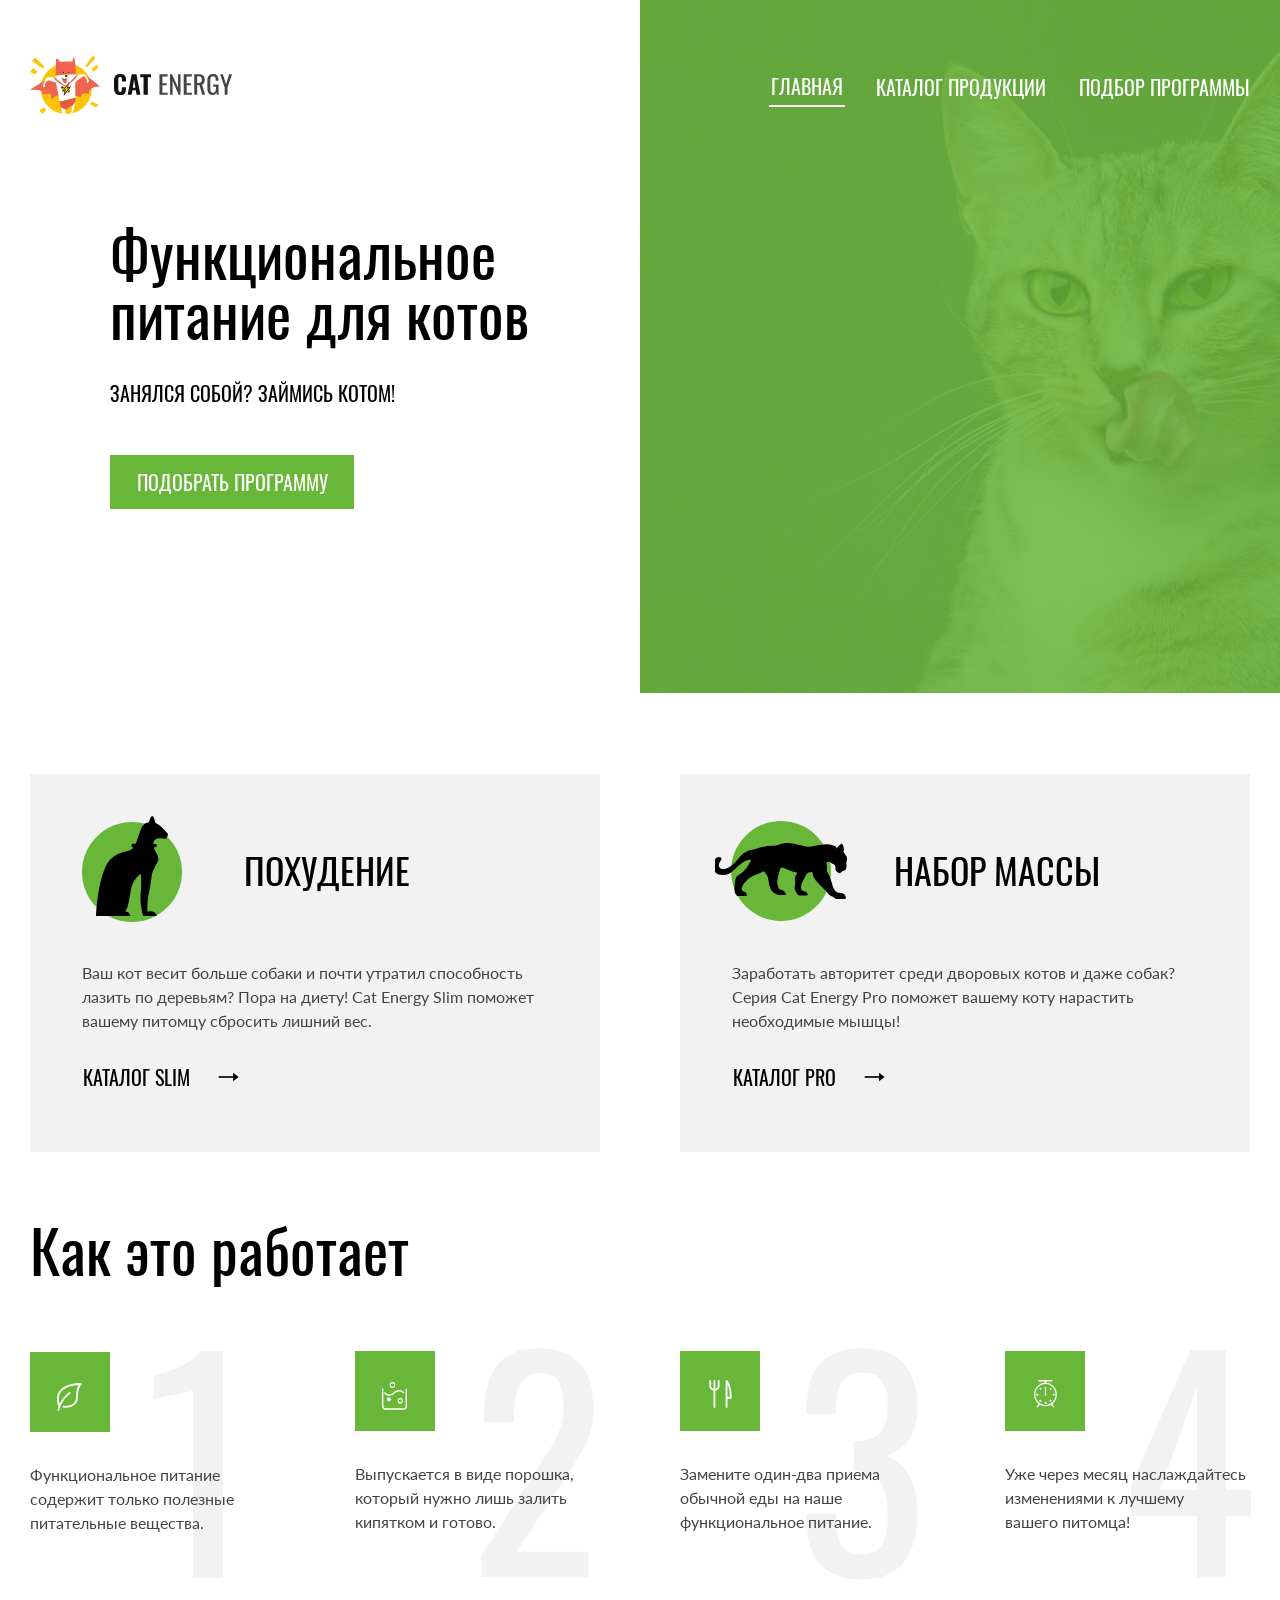
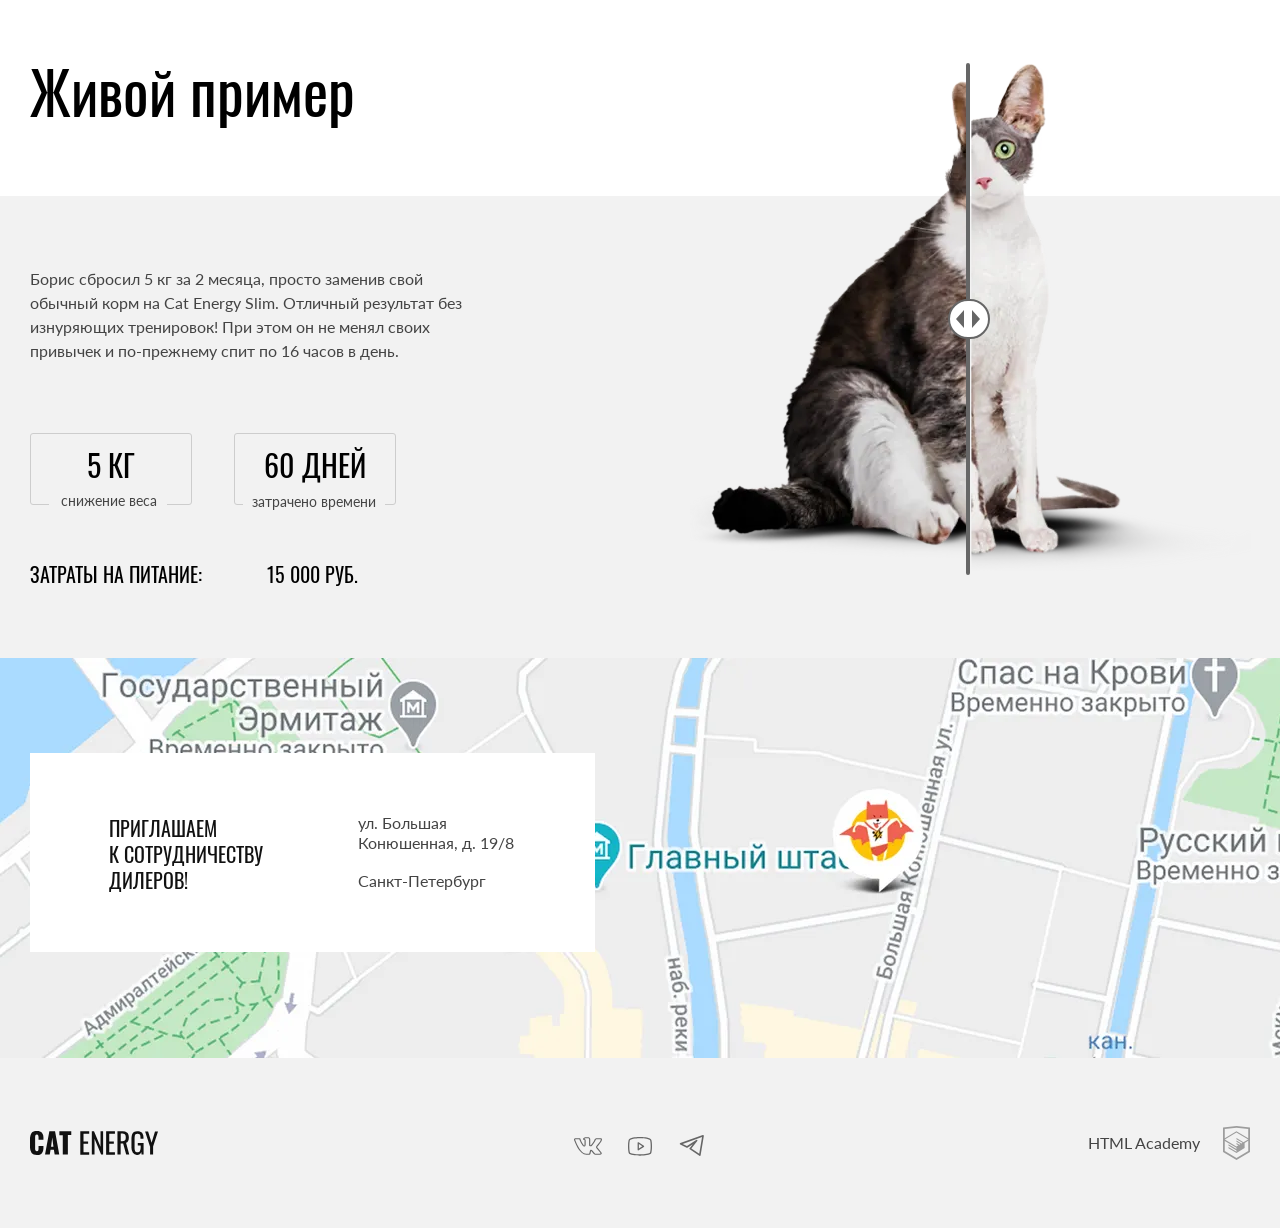
==== commit 427fd9d5: "Deploying to gh-pages from @ htmlacademy-adaptive/2657291-cat-energy-2@c148fad369d554475fbada920c099" ====
--- a/index.html
+++ b/index.html
@@ -1 +1 @@
-<!DOCTYPE html><html class="page" lang="ru"><head><meta charset="UTF-8"><title>Сайт питания для котов Cat Energy</title><meta name="viewport" content="width=device-width,initial-scale=1"><link rel="stylesheet" href="styles/styles.css"><link rel="icon" href="favicon.ico"><link rel="icon" href="favicons/"><link rel="manifest" href="manifest.json"><link rel="preload" href="/fonts/oswald/oswaldregular.woff2" as="font" type="font/woff2"><link rel="preload" href="/fonts/oswald/oswaldregular.woff" as="font" type="font/woff"><link rel="preload" href="/fonts/lato/Lato-Regular.woff2" as="font" type="font/woff2"><link rel="preload" href="/fonts/lato/Lato-Regular.woff" as="font" type="font/woff"><script src="scripts/index.js" defer="defer"></script></head><body class="page__body"><header class="main-header" data-test="header"><div class="main-header__container"><a class="main-header__logo" href="index.html"><picture><source media="(min-width: 1280px)" width="202" height="59" type="image/svg+xml" srcset="images/logo-header-desktop.svg"><source media="(min-width: 768px)" width="174" height="50" type="image/svg+xml" srcset="images/logo-header-tablet.svg"><img src="images/logo-mobile.svg" width="33" height="38" alt="Логотип сайта"></picture></a><a class="main-header__logo-text" href="#"><picture><source media="(min-width: 1280px)" width="118" height="21" type="image/svg+xml" srcset="images/logo-text.svg"><source media="(min-width: 768px)" width="101" height="18" type="image/svg+xml" srcset="images/logo-text.svg"><img src="images/logo-text.svg" width="101" height="18" alt="Логотип текст"></picture></a><nav class="navigation navigation--nojs"><ul class="navigation__list"><li class="navigation__item navigation__item--active navigation__item--special--active"><a href="#">Главная</a></li><li class="navigation__item navigation__item--special"><a href="catalog.html">каталог продукции</a></li><li class="navigation__item navigation__item--special"><a href="#">подбор программы</a></li></ul><button class="navigation__toggle" type="button" aria-label="Открыть меню"><span></span> <span></span> <span></span></button></nav></div></header><main class="page__main" data-test="main"><h1 class="visually-hidden">Функциональное<br>питание для котов Cat Energy</h1><section class="section promo" data-test="hero"><div class="promo__wrapper-img"><picture><source type="image/webp" media="(min-width: 1280px)" srcset="images/promo-decktop@1x.webp, images/promo-decktop@2x.webp 2x" width="552" height="499"><source type="image/webp" media="(min-width: 768px)" srcset="images/promo-tablet@1x.webp, images/promo-tablet@2x.webp 2x" width="709" height="609"><source type="image/webp" srcset="images/promo@1x.webp, images/promo@2x.webp 2x" width="280" height="270"><source media="(min-width: 1280px)" width="552" height="499" type="image/png" srcset="images/promo-decktop@1x.png, images/promo-decktop@2x.png 2x"><source media="(min-width: 768px)" width="709" height="609" type="image/png" srcset="images/promo-tablet@1x.png, images/promo-tablet@2x.png 2x"><img class="promo__images" src="images/promo@1x.png" srcset="images/promo@2x.png" width="280" height="270" alt="Баночка питания Cat Energu Pro курица"></picture></div><div class="promo__container"><div class="promo__wrapper-text"><h2 class="promo__title">Функциональное<br>питание&nbsp;для&nbsp;котов</h2><p class="promo__text">Занялся собой? Займись котом!</p></div><a class="button button--promo" href="form.html">подобрать программу</a></div></section><section class="section" data-test="programs"><h2 class="visually-hidden">Выбор программы</h2><ul class="program"><li class="program__item program__item-slim"><h3 class="program__title">похудение</h3><p class="program__text">Ваш кот весит больше собаки и почти утратил способность лазить по деревьям? Пора на диету! Cat Energy Slim поможет вашему питомцу сбросить лишний вес.</p><a class="program__link" href="catalog.html">каталог slim</a></li><li class="program__item program__item-pro"><h3 class="program__title program__title--two">набор массы</h3><p class="program__text program__text--two">Заработать авторитет среди дворовых котов и даже собак? Серия Cat Energy Pro поможет вашему коту нарастить необходимые мышцы!</p><a class="program__link program__link--two" href="catalog.html">каталог pro</a></li></ul></section><section class="section description" data-test="features"><h2 class="description__title">Как это работает</h2><ol class="description__list"><li class="description__item description__item--one"><p class="description__text">Функциональное питание содержит только полезные питательные вещества.</p></li><li class="description__item description__item--two"><p class="description__text">Выпускается в виде порошка, который нужно лишь залить кипятком и готово.</p></li><li class="description__item description__item--tree"><p class="description__text">Замените один-два приема обычной еды на наше функциональное питание.</p></li><li class="description__item description__item--four"><p class="description__text">Уже через месяц наслаждайтесь изменениями к лучшему вашего&nbsp;питомца!</p></li></ol></section><section class="section example" data-test="proof"><div class="example__container"><h2 class="example__title">Живой пример</h2><div class="example__wrapper"><p class="example__text">Борис сбросил 5 кг за 2 месяца, просто заменив свой обычный корм на Cat Energy Slim. Отличный результат без изнуряющих тренировок! При этом он не менял своих привычек и по-прежнему спит по 16 часов в день.</p><dl class="example__list"><div class="example__item"><dt class="example__terms">5 кг</dt><dd class="example__description example__description--one">снижение веса</dd></div><div class="example__item"><dt class="example__terms">60 дней</dt><dd class="example__description example__description--two">затрачено времени</dd></div></dl><p class="example__text example__text--price">Затраты на питание: <span class="example__price">15 000 руб.</span></p></div><div class="example__slider"><div class="example__slider-left"><picture><source type="image/webp" media="(min-width: 768px)" srcset="images/cat-fat-tablet@1x.webp, images/cat-fat-tablet@1x.webp 2x" width="560" height="512"><source type="image/webp" srcset="images/cat-fat-mobile@1x.webp, images/cat-fat-mobile@2x.webp 2x" width="280" height="256"><source media="(min-width: 768px)" width="560" height="512" type="image/png" srcset="images/cat-fat-tablet@1x.png, images/cat-fat-tablet@2x.png 2x"><img class="example__img-fat" src="images/cat-fat-mobile@1x.png" srcset="images/cat-fat-mobile@2x.png 2x" width="280" height="256" alt="Толстый кот"></picture></div><div class="example__slider-right"><picture><source type="image/webp" media="(min-width: 768px)" srcset="images/cat-skinny-tablet@1x.webp, images/cat-skinny-tablet@2x.webp 2x" width="560" height="512"><source type="image/webp" srcset="images/cat-skinny-mobile@1x.webp, cat-skinny-mobile@2x.webp 2x" width="280" height="256"><source media="(min-width: 768px)" width="560" height="512" type="image/png" srcset="images/cat-skinny-tablet@1x.png, images/cat-skinny-tablet@2x.png 2x"><img class="example__img-skinny" src="images/cat-skinny-mobile@1x.png" srcset="images/cat-skinny-mobile@2x.png 2x" width="280" height="256" alt="Тощий кот"></picture></div><button class="example__button-slider" type="button" aria-label="Слайдер"></button></div></div></section><section class="contacts" data-test="contacts"><h2 class="visually-hidden">Наши контакты</h2><div class="contacts__container"><p class="contacts__text">приглашаем к&nbsp;сотрудничеству дилеров!</p><address class="contacts__address"><a href="#">ул. Большая Конюшенная, д.&nbsp;19/8 <span class="contacts__address-sity">Санкт-Петербург</span></a></address></div><div class="contacts__map"><iframe src="https://www.google.com/maps/embed?pb=!1m18!1m12!1m3!1d1998.6037999040354!2d30.322010416394033!3d59.938716271971415!2m3!1f0!2f0!3f0!3m2!1i1024!2i768!4f13.1!3m3!1m2!1s0x4696310fca5ba729%3A0xea9c53d4493c879f!2sBolshaya+Konyushennaya+ul.%2C+19%2C+Sankt-Peterburg%2C+Russia%2C+191186!5e0!3m2!1sen!2s!4v1441888483426" width="768" height="400" allowfullscreen title="Офис компании по адресу набережная реки Карповки, 5, литера П, Санкт-Петербург"></iframe><picture><source type="image/webp" media="(min-width: 1280px)" srcset="images/map-desktop@1x.webp, images/map-desktop@2x.webp 2x" width="1280" height="400"><source type="image/webp" media="(min-width: 768px)" srcset="images/map-tablet@1x.webp, images/map-tablet@2x.webp 2x" width="768" height="400"><source type="image/webp" srcset="images/map-mobile@1x.webp, images/map-mobile@2x.webp 2x" width="320" height="362"><source media="(min-width: 1280px)" width="1280" height="400" type="image/png" srcset="images/Map-desktop@1x.png, images/Map-desktop@2x.png 2x"><source media="(min-width: 768px)" width="768" height="400" type="image/png" srcset="images/Map-tablet@1x.png, images/Map-tablet@2x.png 2x"><img class="contacts__img" src="images/map-mobile@1x.jpg" srcset="images/map-mobile@2x.jpg 2x" width="320" height="362" alt="Карта"></picture></div></section></main><footer class="main-footer" data-test="footer"><div class="main-footer__container"><a class="main-footer__logo" href="https://htmlacademy.ru/intensive/adaptive"><img class="main-footer__logo-img" src="images/footer-logo.svg" alt="логотип Cat Energy" width="128" height="24"></a><ul class="social-list"><li class="social-list__item"><a class="social-list__link social-list__link--vk" href="#" aria-label="Вконтакте"></a></li><li class="social-list__item"><a class="social-list__link social-list__link--youtube" href="#" aria-label="Ютуб"></a></li><li class="social-list__item"><a class="social-list__link social-list__link--tg" href="#" aria-label="Телеграм"></a></li></ul><a class="main-footer__copyright" href="https://htmlacademy.ru/intensive/adaptive">HTML Academy <img class="main-footer__copyright-img" src="images/html-academy-green.svg" width="27" height="34" alt="логотип HTML Academy"></a></div></footer></body></html>+<!DOCTYPE html><html class="page" lang="ru"><head><meta charset="UTF-8"><title>Сайт питания для котов Cat Energy</title><meta name="viewport" content="width=device-width,initial-scale=1"><link rel="stylesheet" href="styles/styles.css"><link rel="icon" href="favicon.ico"><link rel="icon" href="favicons/"><link rel="manifest" href="manifest.json"><link rel="preload" href="/fonts/oswald/oswaldregular.woff2" as="font" type="font/woff2"><link rel="preload" href="/fonts/oswald/oswaldregular.woff" as="font" type="font/woff"><link rel="preload" href="/fonts/lato/Lato-Regular.woff2" as="font" type="font/woff2"><link rel="preload" href="/fonts/lato/Lato-Regular.woff" as="font" type="font/woff"><script src="scripts/index.js" defer="defer"></script></head><body class="page__body"><header class="main-header" data-test="header"><div class="main-header__container"><a class="main-header__logo" href="index.html"><picture><source media="(min-width: 1280px)" width="202" height="59" type="image/svg+xml" srcset="images/logo-header-desktop.svg"><source media="(min-width: 768px)" width="174" height="50" type="image/svg+xml" srcset="images/logo-header-tablet.svg"><img src="images/logo-mobile.svg" width="33" height="38" alt="Логотип сайта"></picture></a><a class="main-header__logo-text" href="#"><picture><source media="(min-width: 1280px)" width="118" height="21" type="image/svg+xml" srcset="images/logo-text.svg"><source media="(min-width: 768px)" width="101" height="18" type="image/svg+xml" srcset="images/logo-text.svg"><img src="images/logo-text.svg" width="101" height="18" alt="Логотип текст"></picture></a><nav class="navigation navigation--nojs"><ul class="navigation__list"><li class="navigation__item navigation__item--active navigation__item--special--active"><a href="#">Главная</a></li><li class="navigation__item navigation__item--special"><a href="catalog.html">каталог продукции</a></li><li class="navigation__item navigation__item--special"><a href="#">подбор программы</a></li></ul><button class="navigation__toggle" type="button" aria-label="Открыть меню"><span></span> <span></span> <span></span></button></nav></div></header><main class="page__main" data-test="main"><h1 class="visually-hidden">Функциональное<br>питание для котов Cat Energy</h1><section class="section promo" data-test="hero"><div class="promo__wrapper-img"><picture><source type="image/webp" media="(min-width: 1280px)" srcset="images/promo-decktop@1x.webp, images/promo-decktop@2x.webp 2x" width="552" height="499"><source type="image/webp" media="(min-width: 768px)" srcset="images/promo-tablet@1x.webp, images/promo-tablet@2x.webp 2x" width="709" height="609"><source type="image/webp" srcset="images/promo@1x.webp, images/promo@2x.webp 2x" width="280" height="270"><source media="(min-width: 1280px)" width="552" height="499" type="image/png" srcset="images/promo-decktop@1x.png, images/promo-decktop@2x.png 2x"><source media="(min-width: 768px)" width="709" height="609" type="image/png" srcset="images/promo-tablet@1x.png, images/promo-tablet@2x.png 2x"><img class="promo__images" src="images/promo@1x.png" srcset="images/promo@2x.png" width="280" height="270" alt="Баночка питания Cat Energu Pro курица"></picture></div><div class="promo__container"><div class="promo__wrapper-text"><h2 class="promo__title">Функциональное<br>питание&nbsp;для&nbsp;котов</h2><p class="promo__text">Занялся собой? Займись котом!</p></div><a class="button button--promo" href="form.html">подобрать программу</a></div></section><section class="section" data-test="programs"><h2 class="visually-hidden">Выбор программы</h2><ul class="program"><li class="program__item program__item-slim"><h3 class="program__title">похудение</h3><p class="program__text">Ваш кот весит больше собаки и почти утратил способность лазить по деревьям? Пора на диету! Cat Energy Slim поможет вашему питомцу сбросить лишний вес.</p><a class="program__link" href="catalog.html">каталог slim</a></li><li class="program__item program__item-pro"><h3 class="program__title program__title--two">набор массы</h3><p class="program__text program__text--two">Заработать авторитет среди дворовых котов и даже собак? Серия Cat Energy Pro поможет вашему коту нарастить необходимые мышцы!</p><a class="program__link program__link--two" href="catalog.html">каталог pro</a></li></ul></section><section class="section description" data-test="features"><h2 class="description__title">Как это работает</h2><ol class="description__list"><li class="description__item description__item--one"><p class="description__text">Функциональное питание содержит только полезные питательные вещества.</p></li><li class="description__item description__item--two"><p class="description__text">Выпускается в виде порошка, который нужно лишь залить кипятком и готово.</p></li><li class="description__item description__item--tree"><p class="description__text">Замените один-два приема обычной еды на наше функциональное питание.</p></li><li class="description__item description__item--four"><p class="description__text">Уже через месяц наслаждайтесь изменениями к лучшему вашего&nbsp;питомца!</p></li></ol></section><section class="section example" data-test="proof"><div class="example__container"><h2 class="example__title">Живой пример</h2><div class="example__wrapper"><p class="example__text">Борис сбросил 5 кг за 2 месяца, просто заменив свой обычный корм на Cat Energy Slim. Отличный результат без изнуряющих тренировок! При этом он не менял своих привычек и по-прежнему спит по 16 часов в день.</p><dl class="example__list"><div class="example__item"><dt class="example__terms">5 кг</dt><dd class="example__description example__description--one">снижение веса</dd></div><div class="example__item"><dt class="example__terms">60 дней</dt><dd class="example__description example__description--two">затрачено времени</dd></div></dl><p class="example__text example__text--price">Затраты на питание: <span class="example__price">15 000 руб.</span></p></div><div class="example__slider"><div class="example__slider-left"><picture><source type="image/webp" media="(min-width: 768px)" srcset="images/cat-fat-tablet@1x.webp, images/cat-fat-tablet@1x.webp 2x" width="560" height="512"><source type="image/webp" srcset="images/cat-fat-mobile@1x.webp, images/cat-fat-mobile@2x.webp 2x" width="280" height="256"><source media="(min-width: 768px)" width="560" height="512" type="image/png" srcset="images/cat-fat-tablet@1x.png, images/cat-fat-tablet@2x.png 2x"><img class="example__img-fat" src="images/cat-fat-mobile@1x.png" srcset="images/cat-fat-mobile@2x.png 2x" width="280" height="256" alt="Толстый кот"></picture></div><div class="example__slider-right"><picture><source type="image/webp" media="(min-width: 768px)" srcset="images/cat-skinny-tablet@1x.webp, images/cat-skinny-tablet@2x.webp 2x" width="560" height="512"><source type="image/webp" srcset="images/cat-skinny-mobile@1x.webp, images/cat-skinny-mobile@2x.webp 2x" width="280" height="256"><source media="(min-width: 768px)" width="560" height="512" type="image/png" srcset="images/cat-skinny-tablet@1x.png, images/cat-skinny-tablet@2x.png 2x"><img class="example__img-skinny" src="images/cat-skinny-mobile@1x.png" srcset="images/cat-skinny-mobile@2x.png 2x" width="280" height="256" alt="Тощий кот"></picture></div><button class="example__button-slider" type="button" aria-label="Слайдер"></button></div></div></section><section class="contacts" data-test="contacts"><h2 class="visually-hidden">Наши контакты</h2><div class="contacts__container"><p class="contacts__text">приглашаем к&nbsp;сотрудничеству дилеров!</p><address class="contacts__address"><a href="#">ул. Большая Конюшенная, д.&nbsp;19/8 <span class="contacts__address-sity">Санкт-Петербург</span></a></address></div><div class="contacts__map"><iframe src="https://www.google.com/maps/embed?pb=!1m18!1m12!1m3!1d1998.6037999040354!2d30.322010416394033!3d59.938716271971415!2m3!1f0!2f0!3f0!3m2!1i1024!2i768!4f13.1!3m3!1m2!1s0x4696310fca5ba729%3A0xea9c53d4493c879f!2sBolshaya+Konyushennaya+ul.%2C+19%2C+Sankt-Peterburg%2C+Russia%2C+191186!5e0!3m2!1sen!2s!4v1441888483426" width="768" height="400" allowfullscreen title="Офис компании по адресу набережная реки Карповки, 5, литера П, Санкт-Петербург"></iframe><picture><source type="image/webp" media="(min-width: 1280px)" srcset="images/map-desktop@1x.webp, images/map-desktop@2x.webp 2x" width="1280" height="400"><source type="image/webp" media="(min-width: 768px)" srcset="images/map-tablet@1x.webp, images/map-tablet@2x.webp 2x" width="768" height="400"><source type="image/webp" srcset="images/map-mobile@1x.webp, images/map-mobile@2x.webp 2x" width="320" height="362"><source media="(min-width: 1280px)" width="1280" height="400" type="image/png" srcset="images/Map-desktop@1x.png, images/Map-desktop@2x.png 2x"><source media="(min-width: 768px)" width="768" height="400" type="image/png" srcset="images/Map-tablet@1x.png, images/Map-tablet@2x.png 2x"><img class="contacts__img" src="images/map-mobile@1x.jpg" srcset="images/map-mobile@2x.jpg 2x" width="320" height="362" alt="Карта"></picture></div></section></main><footer class="main-footer" data-test="footer"><div class="main-footer__container"><a class="main-footer__logo" href="https://htmlacademy.ru/intensive/adaptive"><img class="main-footer__logo-img" src="images/footer-logo.svg" alt="логотип Cat Energy" width="128" height="24"></a><ul class="social-list"><li class="social-list__item"><a class="social-list__link social-list__link--vk" href="#" aria-label="Вконтакте"></a></li><li class="social-list__item"><a class="social-list__link social-list__link--youtube" href="#" aria-label="Ютуб"></a></li><li class="social-list__item"><a class="social-list__link social-list__link--tg" href="#" aria-label="Телеграм"></a></li></ul><a class="main-footer__copyright" href="https://htmlacademy.ru/intensive/adaptive">HTML Academy <img class="main-footer__copyright-img" src="images/html-academy-green.svg" width="27" height="34" alt="логотип HTML Academy"></a></div></footer></body></html>
--- a/styles/styles.css
+++ b/styles/styles.css
@@ -1 +1 @@
-@font-face{font-family:Oswald;font-weight:400;font-style:normal;font-display:swap;src:url(/fonts/oswald/oswaldregular.woff2)format("woff2")}@font-face{font-family:Oswald;font-weight:400;font-style:normal;font-display:swap;src:url(/fonts/oswald/oswaldregular.woff)format("woff")}@font-face{font-family:Lato;font-weight:400;font-style:normal;font-display:swap;src:url(/fonts/lato/Lato-Regular.woff2)format("woff2")}@font-face{font-family:Lato;font-weight:400;font-style:normal;font-display:swap;src:url(/fonts/lato/Lato-Regular.woff)format("woff")}*,:before,:after{box-sizing:border-box;margin:0;padding:0}.visually-hidden{clip:rect(0 0 0 0);border:0;width:1px;height:1px;margin:-1px;padding:0;position:absolute;overflow:hidden}* a{text-decoration:none}.page{height:100%}.page__body{color:#444;background-color:#fff;flex-direction:column;width:100%;font-family:Oswald,sans-serif;font-size:24px;font-weight:400;line-height:18px;display:flex;overflow-x:hidden}.page__main{width:100%;position:relative}.page__container-catalog{width:100%}@media (width>=1280px){.page__container-catalog{max-width:1440px;margin:0 auto}}.main-header{z-index:10;min-width:320px;position:relative}.main-header--catalog:after{content:"";background-color:#d9d9d9;width:100%;height:1px;display:block;position:relative;bottom:0}@media (width>=768px){.main-header--catalog:after{display:none}}.main-header__container{grid-template-columns:min-content 1fr min-content;justify-content:space-between;align-items:center;margin:0 auto;padding:13px 20px;display:grid;position:relative}@media (width>=768px){.main-header__container{grid-template-columns:1fr minmax(436px,710px);max-width:768px;padding:22px 30px 0}}@media (width>=1280px){.main-header__container{max-width:1280px;padding:54px 30px 50px}}.main-header__logo{cursor:pointer;min-width:33px;margin:1px 10px 0 0;display:block}.main-header__logo:hover{opacity:.8}.main-header__logo:active{opacity:.5}@media (width>=768px){.main-header__logo{width:174px;margin-right:92px}}@media (width>=1440px){.main-header__logo{width:202px;margin-right:408px;padding:0}}.main-header__logo-text{justify-self:center;margin:0 auto;padding:0;display:block;transform:translate(-9px)}@media (width>=768px){.main-header__logo-text{display:none}}@media (width>=1280px){.navigation{width:710px;position:absolute;top:61px;right:-71px}}.navigation.navigation--open .navigation__list{display:block}.navigation.navigation--open .navigation__toggle span:first-child{margin-bottom:7px;transform:translate(15%,300%)rotate(48deg)}.navigation.navigation--open .navigation__toggle span:nth-child(2){display:none}.navigation.navigation--open .navigation__toggle span:nth-child(3){margin-bottom:5px;transform:translate(15%,-200%)rotate(-48deg)}.navigation.navigation--close .navigation__list{display:none}@media (width>=768px){.navigation.navigation--close .navigation__list{display:flex}}.navigation.navigation--close .navigation__toggle{background-color:#0000;border:none;width:24px;height:24px;margin:0;padding:0;position:relative}@media (width>=768px){.navigation.navigation--close .navigation__toggle{margin:0;display:none}}.navigation.navigation--close .navigation__toggle span{background-color:#000;width:24px;height:2px;margin-bottom:6px;display:block}.navigation.navigation--nojs .navigation__toggle{display:none}.navigation__toggle{background-color:#0000;border:none;width:24px;height:24px;margin:0;padding:0;position:relative}@media (width>=768px){.navigation__toggle{margin:0;display:none}}.navigation__toggle span{background-color:#000;width:24px;height:2px;margin-bottom:6px;display:block}.navigation__list{z-index:3;background-color:#fff;flex-direction:column;align-items:center;width:100%;margin:0;padding:0;list-style-type:none;display:flex;position:absolute;top:63px;left:0;right:0}@media (width>=768px){.navigation__list{z-index:0;background-color:#fff;flex-flow:wrap;justify-content:flex-start;align-items:center;min-width:436px;padding:7px 0 0;display:flex;position:relative;top:0}}@media (width>=1280px){.navigation__list{background-color:#0000;flex-wrap:wrap;justify-content:center;width:95%;margin:5px 0 0 32px;padding:0}}.navigation__item{color:#000;text-transform:uppercase;border-top:1px solid #e6e6e6;font-family:Oswald,sans-serif;font-size:18px;font-weight:400;line-height:24px;position:relative}@media (width>=768px){.navigation__item{border:none;width:-moz-fit-content;width:fit-content;margin-right:30px;padding:10px 2px 6px}}@media (width>=1280px){.navigation__item{margin-right:29px;padding:10px 2px 9px}}.navigation__item:last-child{margin-right:0}@media (width>=768px){.navigation__item--active{border-bottom:2px solid #68b738}}@media (width>=1280px){.navigation__item--active{border-bottom:2px solid #68b738}}.navigation__item a{text-align:center;text-transform:uppercase;color:#000;width:100vw;padding:22px 15px 24px 13px;font-family:Oswald,sans-serif;font-size:20px;font-weight:400;line-height:20px;text-decoration:none;display:block}.navigation__item a:hover{opacity:.65}.navigation__item a:active{opacity:.3}@media (width>=768px){.navigation__item a{text-align:center;color:#000;width:-moz-fit-content;width:fit-content;padding:0;font-size:18px;line-height:24px;display:block}}@media (width>=1280px){.navigation__item a{width:-moz-fit-content;width:fit-content;font-size:20px;line-height:100%}.navigation__item--special a{color:#fff}.navigation__item--special--active{border-bottom:2px solid #fff}.navigation__item--special--active a{color:#fff}}.section{min-width:320px}.section__title{text-align:center;color:#000;font-family:Oswald,sans-serif;font-size:36px;font-weight:400;line-height:40px}.section--additional{padding:0 20px;position:relative}@media (width>=768px){.section--additional{padding:0 30px}}@media (width>=1280px){.section--additional{grid-template-rows:min-content 1fr;grid-template-columns:1fr auto;column-gap:65px;padding:0 30px;display:grid}}.section__title--additionally{text-align:left;color:#000;background-color:#fff;width:-moz-fit-content;width:fit-content;margin:0;padding:27px 20px 36px 0;font-family:Oswald,sans-serif;font-size:24px;font-weight:400;line-height:24px;box-shadow:21px 0 #fff,-40px 0 #fff}.section__title--additionally:before{content:"";z-index:-1;background-color:#68b738;width:100vw;height:2px;position:absolute;top:36px;right:100%;box-shadow:100vw 0 #68b738}@media (width>=1280px){.section__title--additionally:before{top:39px}}@media (width>=768px){.section__title--additionally{border:none;padding:21px 20px 81px 40px;font-size:32px;line-height:32px;box-shadow:21px 0 #fff,0 0 #fff}}@media (width>=1280px){.section__title--additionally{grid-area:1/1/2/-1;margin:0 0 0 40px;padding:22px 20px 78px 40px;font-size:40px;line-height:40px}}.promo{flex-direction:column;width:100%;margin:0 auto;display:flex;position:relative}@media (width>=768px){.promo{max-width:768px;padding:0 30px 525px}}@media (width>=1280px){.promo{grid-template-columns:1fr 1fr;width:100%;max-width:1280px;padding:0 30px 265px;display:grid}.promo:before{content:"";background-image:linear-gradient(90deg,#68b738d9,#68b738d9),url(/images/promo-background-desktop@1x.jpg);background-position:100%,100%;background-repeat:no-repeat,no-repeat;background-size:cover,cover;width:50vw;height:calc(90px + 100%);display:grid;position:absolute;top:-171px;left:50%}}.promo__container{width:100%}@media (width>=768px){.promo__container{padding:65px 0 0 90px;position:relative}}@media (width>=1280px){.promo__container{grid-column:1/2;max-width:620px;margin:0;padding:59px 0 0 80px}}.promo__wrapper-img{z-index:1;position:absolute;bottom:42px;left:50%;transform:translate(-50%)}@media (width>=768px){.promo__wrapper-img{position:absolute;top:auto;bottom:-2px;left:30px;transform:none}}@media (width>=1280px){.promo__wrapper-img{grid-column:2/3;position:static}}.promo__images{object-fit:contain;min-width:280px;min-height:270px;display:block}@media (width>=1280px){.promo__images{grid-area:1/2/-1/4;position:absolute;top:-22px;left:-164px}}.promo__wrapper-text{background-image:linear-gradient(#68b738d9,#68b738d9),url(/images/promo-background@1x.jpg);background-position:50%;background-size:cover;width:100%;margin:0 auto;padding-bottom:50px;position:relative}@media (width>=768px){.promo__wrapper-text{background:#fff;padding:0}}@media (width>=1280px){.promo__wrapper-text{background:#fff;grid-area:1/1/2/2;width:80%;margin:0;padding:0}}.promo__title{text-align:center;color:#fff;z-index:2;letter-spacing:0;margin:0;padding:27px 20px 25px;font-family:Oswald,sans-serif;font-size:36px;font-weight:400;line-height:36px;position:relative}@media (width>=768px){.promo__title{color:#000;text-align:left;margin:0;padding:0;font-size:60px;line-height:60px}}@media (width>=1280px){.promo__title{grid-area:1/1/2/2;margin:0;padding:0;font-size:60px;line-height:60px}}.promo__text{text-transform:uppercase;text-align:center;color:#fff;z-index:2;margin:0 0 0 -1px;padding:0 20px 114px;font-family:Oswald,sans-serif;font-size:14px;font-weight:400;line-height:14px;position:relative}@media (width>=768px){.promo__text{color:#000;text-align:left;margin:43px 0 29px;padding:0 0 20px;font-size:20px;line-height:20px}}@media (width>=1280px){.promo__text{color:#000;text-align:left;margin:40px 0 32px;padding:0 0 20px;font-size:20px;line-height:20px}}.button{text-align:center;vertical-align:middle;text-transform:uppercase;color:#fff;background-color:#68b738;border:none;padding:10px;font-family:Oswald,sans-serif;font-size:16px;font-weight:400;line-height:20px}.button--promo{margin:138px 20px 0;display:block}.button--promo:hover{background-color:#5eaa2f}.button--promo:active{color:#ffffff4d;background-color:#5eaa2f}@media (width>=768px){.button--promo{z-index:1;width:242px;margin:0;padding:14px 25px 14px 26px;font-size:20px;line-height:26px;position:relative}}@media (width>=1280px){.button--promo{width:244px;margin:0;padding:14px 25px;font-size:20px;line-height:26px;display:block;position:static}}.button--order{border:1px solid #0000;grid-area:2/1/3/-1;width:100%;display:block}@media (width>=768px){.button--order{padding:10px 10px 8px}}@media (width>=1280px){.button--order{padding:10px}}.button--order:hover{background-color:#5eaa2f}.button--order:active{color:#ffffff4d}.button--more{color:#444;background-color:#f2f2f2;width:280px;margin:0 auto;padding:10px 94px 10px 93px;display:block}.button--more:hover,.button--more:focus{background-color:#ebebeb}@media (width>=768px){.button--more{width:100%;min-width:250px;margin-top:82px;padding:11px 10px 10px}}@media (width>=1280px){.button--more{min-width:0;margin-top:87px;padding:11px 30px 10px}}.button--additional{grid-row:3/-1;margin:1px 0 0}.button--additional:hover{background-color:#5eaa2f}.button--additional:active{color:#ffffff4d;background-color:#5eaa2f}@media (width>=768px){.button--additional{grid-area:2/1/-1/-1}}@media (width>=1280px){.button--additional{grid-area:1/3/2/-1;width:244px;margin:0 auto;display:grid}}.button--subscribe{grid-row:2/3;font-size:20px;line-height:26px}.button--subscribe:hover{background-color:#5eaa2f}.button--subscribe:active{color:#ffffff4d;background-color:#5eaa2f}@media (width>=768px){.button--subscribe{grid-row:3/4;min-width:256px;padding:15px 29px 13px 23px;display:inline-block}}@media (width>=1280px){.button--subscribe{padding:15px 69px}}.program{margin:0 auto;padding:0 20px;list-style-type:none}@media (width>=768px){.program{grid-template-rows:1fr 1fr;row-gap:30px;max-width:768px;padding:0 30px;display:grid}}@media (width>=1280px){.program{grid-template-rows:1fr;grid-template-columns:auto auto;column-gap:80px;max-width:1280px;padding:0 30px;display:grid}}.program__item{background-color:#f2f2f2;grid-template-rows:53px 1fr auto;grid-template-columns:60px 1fr;gap:5px;margin:20px 0;padding:20px 19px 10px;display:grid;position:relative}@media (width>=768px){.program__item{grid-template-rows:65px auto auto auto;grid-template-columns:37px 1fr 300px;gap:15px;margin:-3px 0 0;padding:0;display:grid}}@media (width>=1280px){.program__item{grid-template-rows:auto 1fr auto;grid-template-columns:1fr 1fr 1fr;margin:0;padding:40px 50px 55px;display:grid}}.program__title{color:#000;text-transform:uppercase;text-align:left;grid-area:1/2/2/-1;align-self:center;margin:4px 0 0 5px;font-family:Oswald,sans-serif;font-size:24px;font-weight:400;line-height:37px}@media (width>=768px){.program__title{grid-area:2/2/3/3;align-self:end;margin:0;font-size:36px;line-height:36px}}@media (width>=1280px){.program__title{grid-area:1/2/2/-1;align-self:start;padding:38px 2px 45px;font-size:36px;line-height:36px;display:grid}}.program__title--two{align-self:start;margin:8px 0 0 6px}@media (width>=768px){.program__title--two{margin:0}}@media (width>=1280px){.program__title--two{padding:38px 0 45px 2px}}.program__text{color:#444;text-align:left;border-bottom:1px solid #d9d9d9;grid-area:2/1/3/-1;margin:0;padding:17px 0 23px;font-family:Lato,sans-serif;font-size:14px;font-weight:400;line-height:18px}@media (width>=768px){.program__text{border-bottom:none;grid-area:3/2/4/3;align-self:center;margin-right:3%;padding:8px 0 0;font-size:16px;line-height:24px}}@media (width>=1280px){.program__text{grid-area:2/1/3/-1;align-self:start;margin:0;padding:13px 2px 0;font-size:16px;line-height:24px;display:grid}}.program__text--two{padding:16px 2px 23px}@media (width>=768px){.program__text--two{align-self:start;margin:0;padding:6px 0 0}}@media (width>=1280px){.program__text--two{margin:0;padding:13px 10px 0 2px}}.program__link{text-align:left;text-transform:uppercase;color:#000;grid-area:3/1/-1/-1;margin:15px 0 0 1px;font-family:Oswald,sans-serif;font-size:16px;font-weight:400;line-height:16px;display:block}.program__link:active{opacity:.3}@media (width>=768px){.program__link{grid-area:4/2/-1/3;margin-top:0;padding:43px 0 53px;font-size:20px;line-height:100%}}@media (width>=1280px){.program__link{grid-area:3/1/-1/-1;align-self:center;padding:19px 2px 0;font-size:20px;line-height:100%;display:grid}}.program__link:after{content:"";background-image:url(/icons/stack.svg#arrow);background-position:50%;background-repeat:no-repeat;width:32px;height:12px;display:block;position:relative;top:-15px;left:102px}@media (width>=768px){.program__link:after{width:32px;height:10px;left:133px}}.program__link--two:after{top:-13px;left:98px}@media (width>=768px){.program__link--two:after{top:-15px;left:129px}}.program__item-slim{background-image:url(/icons/stack.svg#cat-sitting);background-position:20px 23px;background-repeat:no-repeat;background-size:50px 53px}@media (width>=768px){.program__item-slim{background-position:right 12% top 50%;background-size:200px 211px}}@media (width>=1280px){.program__item-slim{background-position:52px 42px;background-size:100px 106px;margin:0}}.program__item-pro{background-image:url(/icons/stack.svg#cat-powerful);background-position:13px 23px;background-repeat:no-repeat;background-size:67px 50px}@media (width>=768px){.program__item-pro{background-position:right 6% top 53%;background-size:268px 200px}}@media (width>=1280px){.program__item-pro{background-position:35px 47px;background-size:134px 100px;margin:0}}.description{min-width:320px;margin:0 auto;padding:0 20px}@media (width>=768px){.description{max-width:768px;padding:0 30px 63px}}@media (width>=1280px){.description{max-width:1280px;padding:0 30px 100px}}.description__list{grid-template-rows:auto;gap:20px;margin:42px 0 0;padding:0 0 45px;list-style-type:none;display:grid}@media (width>=768px){.description__list{counter-reset:section;grid-template-columns:245px 245px;gap:135px 138px;margin:0 auto;list-style-type:none;display:grid}}@media (width>=1280px){.description__list{flex-wrap:wrap;gap:85px 0;max-width:1280px;padding:0;display:flex}}.description__item{grid-template-rows:1fr;grid-template-columns:60px 1fr;gap:20px;display:grid;position:relative}@media (width>=768px){.description__item{counter-increment:section;grid-template-rows:auto 1fr;grid-template-columns:245px;gap:31px 0;margin:0}}@media (width>=1280px){.description__item{flex-direction:column;max-width:245px;padding:0;display:flex}}.description__item:before{content:"";background-color:#68b738;grid-area:1/1/2/2;width:60px;height:60px;position:relative;top:-3px;left:0}@media (width>=768px){.description__item:before{content:counter flag;grid-area:1/1/2/2;width:80px;height:80px;display:block;position:relative;top:0;left:0}}@media (width>=1280px){.description__item:before{grid-area:1/1/2/2;top:0;left:0}}.description__item--one{margin:0}@media (width>=768px){.description__item--one{margin:0}}@media (width>=1280px){.description__item--one{min-width:230px;margin:0 80px 0 0}}.description__item--two{margin:0}@media (width>=768px){.description__item--two{margin:0}}@media (width>=1280px){.description__item--two{margin:-1px 80px 0 0}}.description__item--tree{margin:0}@media (width>=768px){.description__item--tree{margin:0}}@media (width>=1280px){.description__item--tree{margin:-1px 80px 0 0}}.description__item--four{margin:0}@media (width>=768px){.description__item--four{margin:0}}@media (width>=1280px){.description__item--four{margin:-1px 0 0}}@media (width>=768px){.description__item:after{z-index:-1;content:counter(section)"";color:#f2f2f2;font-family:Oswald,sans-serif;font-size:280px;line-height:280px;position:absolute;top:-37px;left:115px}}@media (width>=1280px){.description__item:after{top:-40px;left:115px}}.description__title{text-align:left;color:#000;margin:0;padding:0;font-family:Oswald,sans-serif;font-size:36px;font-weight:400;line-height:40px}@media (width>=768px){.description__title{margin:41px 0 72px;padding:0;font-size:60px;line-height:60px}}@media (width>=1280px){.description__title{margin:41px 0 40px;padding:26px 0 33px}}.description__text{color:#444;grid-column:2/-1;margin:0;padding:0;font-family:Lato,sans-serif;font-size:14px;font-weight:400;line-height:18px;position:relative}@media (width>=768px){.description__text{grid-area:2/1/3/-1;padding:0;font-size:16px;line-height:24px}}@media (width>=1280px){.description__text{grid-column:1/-1;padding:0}}.description__item--one .description__text:after{content:"";background-image:url(/icons/stack.svg#sheet-1.1);background-position:50%;background-repeat:no-repeat;width:29px;height:28px;position:absolute;top:12px;left:-63px}@media (width>=768px){.description__item--one .description__text:after{top:-80px;left:25px}}.description__item--two .description__text:after{content:"";background-image:url(/icons/stack.svg#powder-1.1);background-position:50%;background-repeat:no-repeat;width:29px;height:28px;position:absolute;top:14px;left:-64px}@media (width>=768px){.description__item--two .description__text:after{top:-80px;left:25px}}.description__item--tree .description__text:after{content:"";background-image:url(/icons/stack.svg#tableware-1.1);background-position:50%;background-repeat:no-repeat;width:29px;height:28px;position:absolute;top:12px;left:-64px}@media (width>=768px){.description__item--tree .description__text:after{top:-82px;left:26px}}.description__item--four .description__text:after{content:"";background-image:url(/icons/stack.svg#clock-1.1);background-position:50%;background-repeat:no-repeat;width:29px;height:28px;position:absolute;top:14px;left:-63px}@media (width>=768px){.description__item--four .description__text:after{top:-82px;left:26px}}.example{background-color:#eaeaea;width:100%;display:grid;position:relative}@media (width>=768px){.example{background-color:#fff}}@media (width>=1280px){.example{background-color:#fff;padding-bottom:0}}.example__container{grid-template-rows:auto 1fr 1fr;row-gap:20px;margin:0 auto;display:grid;position:relative}@media (width>=768px){.example__container{background-color:#fff;background-image:linear-gradient(#fff 57%,#f2f2f2 115px 611px);background-size:cover;border-top:1px solid #e6e6e6;grid-template-rows:auto auto 1fr;grid-template-columns:1fr 1fr 3fr;column-gap:10px}}@media (width>=1280px){.example__container{border:none;grid-template-rows:auto 1fr;grid-template-columns:1fr 1220px 1fr;column-gap:10px;width:100%;padding:0;display:grid}}.example__wrapper{z-index:3;grid-area:2/1/3/-1;grid-template-rows:1fr auto auto;grid-template-columns:1fr;height:-moz-fit-content;height:fit-content;display:grid}@media (width>=768px){.example__wrapper{grid-template-rows:1fr 1fr;grid-template-columns:1fr 1fr 1fr 1fr;display:grid}}@media (width>=1280px){.example__wrapper{z-index:1;background-image:linear-gradient(#f2f2f2 82px 82px,#f2f2f2 511px);background-size:cover;grid-area:2/1/3/-1;grid-template-rows:auto auto auto;grid-template-columns:1fr 1220px 1fr;display:grid}}.example__title{text-align:left;color:#000;z-index:3;margin:0;padding:25px 0 21px 20px;font-family:Oswald,sans-serif;font-size:36px;font-weight:400;line-height:40px}@media (width>=768px){.example__title{grid-area:1/1/2/-1;padding:40px 0 22px 30px;font-size:60px;line-height:60px}}@media (width>=1280px){.example__title{border:none;grid-area:1/2/2/3;max-width:450px;padding:25px 0 56px}}.example__text{color:#444;margin:0 auto 19px;padding:0 20px;font-family:Lato,sans-serif;font-size:14px;font-weight:400;line-height:18px}@media (width>=768px){.example__text{grid-area:1/1/2/-1;margin:0;padding:20px 15px 56px 30px;font-size:16px;line-height:24px}}@media (width>=1280px){.example__text{grid-area:1/2/2/3;max-width:450px;margin:20px 0;padding:51px 17px 50px 0}}.example__list{text-align:center;grid-template-columns:1fr 1fr;justify-self:center;column-gap:32px;margin:0;font-family:Oswald,sans-serif;font-size:24px;font-weight:400;line-height:24px;display:grid;position:relative}@media (width>=768px){.example__list{grid-area:2/1/3/3;grid-template-columns:162px 162px;column-gap:44px;margin:0 0 0 43px;display:grid}}@media (width>=1280px){.example__list{grid-area:2/2/3/3;justify-self:left;column-gap:42px;margin:0}}.example__item{grid-template-rows:87px;width:100%;height:-moz-fit-content;height:fit-content;display:grid;position:relative}.example__terms{text-transform:uppercase;text-align:center;color:#000;border:1px solid #cdcdcd;border-radius:3px;height:-moz-fit-content;height:fit-content;padding:14px 20px 16px;font-family:Oswald,sans-serif;font-size:24px;font-weight:400;line-height:24px}@media (width>=768px){.example__terms{font-size:30px;line-height:37px}}@media (width>=1280px){.example__terms{padding:12px 20px 21px}}.example__description{text-align:center;vertical-align:middle;color:#444;background-color:#eaeaea;width:min-content;height:-moz-fit-content;height:fit-content;margin:0 auto;padding:9px 10px 20px 12px;font-family:Lato,sans-serif;font-size:12px;font-weight:400;line-height:100%;position:absolute;top:39px;left:20px}@media (width>=768px){.example__description{background-color:#fff;width:-moz-fit-content;width:fit-content;font-size:14px;line-height:14px;top:53px;left:20px}}@media (width>=1280px){.example__description{background-color:#f2f2f2;top:52px;left:19px}}.example__description--two{padding:9px 10px 10px;left:23px}@media (width>=768px){.example__description--two{width:142px;padding:10px 0;left:10px}}@media (width>=1280px){.example__description--two{top:52px;left:9px}}.example__text--price{text-align:center;text-transform:uppercase;color:#000;grid-area:3/1/4/-1;margin:3px 0 0;font-family:Oswald,sans-serif;font-size:14px;font-weight:400;line-height:20px}@media (width>=768px){.example__text--price{text-align:right;grid-area:2/3/3/-1;margin:0;padding:7px 31px 0 174px;font-size:20px;line-height:28px}}@media (width>=1280px){.example__text--price{grid-area:3/2/-1/3;justify-content:left;margin:0;padding:40px 10px 70px 0;display:flex}}.example__price{margin:0}@media (width>=1280px){.example__price{margin-left:65px}}.example__button-slider{cursor:pointer;background-color:#666;border:#0000;border-radius:2px;width:4px;height:100%;padding:0;position:absolute;top:-20px;left:49%}@media (width>=768px){.example__button-slider{background-color:#666;border:#0000;border-radius:2px;width:4px;height:512px;padding:0;position:absolute;top:2%;left:49.5%}}@media (width>=1280px){.example__button-slider{background-color:#666;border:#0000;border-radius:2px;width:4px;height:512px;padding:0;position:absolute;top:12px;left:48%}}.example__button-slider:after{content:"";background-color:#666;width:40px;height:40px;display:block;position:relative;top:-20px;left:-18px;-webkit-mask-image:url(/icons/stack.svg#stack-vector);mask-image:url(/icons/stack.svg#stack-vector);-webkit-mask-position:50%;mask-position:50%;-webkit-mask-size:24px;mask-size:24px;-webkit-mask-repeat:no-repeat;mask-repeat:no-repeat}.example__button-slider:before{content:"";background-color:#fff;border:2px solid #666;border-radius:20px;width:42px;height:40px;display:block;position:relative;top:20px;left:-18px}.example__button-slider:hover:before{border-color:#68b738}.example__button-slider:hover,.example__button-slider:hover:after{background-color:#68b738}.example__button-slider:active:before{border-color:#5eaa2f}.example__button-slider:active,.example__button-slider:active:after{background-color:#5eaa2f}.example__slider{min-width:280px;min-height:256px;margin:-9px auto 19px;padding-bottom:31px;position:relative}@media (width>=768px){.example__slider{grid-area:3/1/-1/-1;min-width:560px;min-height:512px;margin:0 auto 105px;padding-bottom:102px}}@media (width>=1280px){.example__slider{z-index:2;grid-area:1/2/-1/-2;max-width:50%;margin:0 auto;padding-bottom:86px;top:16px;left:337px}}.example__slider-left{-webkit-clip-path:border-box;clip-path:border-box;background-color:#0000;width:50%;height:auto;position:absolute;top:-20px;left:0}@media (width>=768px){.example__slider-left{-webkit-clip-path:border-box;clip-path:border-box;background-color:#0000;width:50%;height:auto;position:absolute;top:2%;left:0}}@media (width>=1280px){.example__slider-left{-webkit-clip-path:border-box;clip-path:border-box;background-color:#0000;width:50%;height:auto;position:absolute;left:-7px}}.example__img-fat{object-fit:cover;display:block}.example__slider-right{-webkit-clip-path:border-box;clip-path:border-box;background-color:#0000;width:50%;height:auto;position:absolute;top:-20px;right:0}@media (width>=768px){.example__slider-right{-webkit-clip-path:border-box;clip-path:border-box;background-color:#0000;width:50%;height:auto;position:absolute;top:2%;right:0}}@media (width>=1280px){.example__slider-right{-webkit-clip-path:border-box;clip-path:border-box;background-color:#0000;width:50%;height:auto;position:absolute;right:1%}}.example__img-skinny{object-fit:cover;display:block;position:relative;right:100%}.contacts{background-color:#fff;grid-template-rows:auto 1fr;min-width:320px;display:grid;position:relative}@media (width>=1280px){.contacts{grid-template-rows:95px max-content 106px;grid-template-columns:1fr 1220px 1fr}}.contacts__container{background-color:#f2f2f2;grid-row:1/2;grid-template-columns:1fr 1fr;padding:28px 20px;display:grid;position:relative}@media (width>=768px){.contacts__container{background-color:#fff;column-gap:250px;padding:61px 30px 64px}}@media (width>=1280px){.contacts__container{z-index:2;background-color:#fff;grid-area:2/2/3/3;grid-template-columns:1fr 1fr;column-gap:15px;max-width:565px;margin:0 auto 0 0;padding:60px 30px 10px 70px;display:grid;position:relative;top:0;left:0}}.contacts__container-catalog{background-color:#f2f2f2;grid-row:1/2;grid-template-columns:1fr 1fr;padding:26px 20px;display:grid;position:relative}@media (width>=768px){.contacts__container-catalog{background-color:#f2f2f2;column-gap:250px;padding:61px 30px 66px}}.contacts__text{text-transform:uppercase;text-align:left;color:#111;margin:0;padding:0 10px 0 0;font-family:Oswald,sans-serif;font-size:16px;font-weight:400;line-height:20px}@media (width>=768px){.contacts__text{padding:5px 10px 0 40px;font-size:20px;line-height:26px}}@media (width>=1280px){.contacts__text{padding:2px 10px 0 9px}}.contacts__address a{color:#444;padding:0;font-family:Lato,sans-serif;font-size:14px;font-style:normal;font-weight:400;line-height:20px;list-style-type:none;display:block}@media (width>=768px){.contacts__address a{text-align:right;padding:4px 40px 0 0;font-size:16px;line-height:20px}}@media (width>=1280px){.contacts__address a{text-align:left;padding:0 50px 0 18px;display:inline-block}}@media (width>=768px){.contacts__address-sity{margin-top:18px;display:inline-block}}@media (width>=1280px){.contacts__address-sity{padding:0;display:inline-block}}.contacts__map{grid-row:2/3;width:100%;min-height:362px;position:relative}@media (width>=768px){.contacts__map{min-height:400px}}@media (width>=1280px){.contacts__map{grid-area:1/1/-1/-1;position:relative}}.contacts__img{object-fit:cover;z-index:0;width:100%;min-height:362px;display:block;position:absolute;top:0;left:0}@media (width>=768px){.contacts__img{min-height:400px}}.contacts iframe{z-index:1;border:none;width:100%;height:100%;position:absolute;top:0;left:0}.catalog{width:100%;min-width:320px}@media (width>=768px){.catalog{min-width:768px;padding-bottom:49px}}@media (width>=1280px){.catalog{padding:0 30px 49px}}.catalog__title{letter-spacing:0%;margin:20px 0 40px;padding:6px 20px 0;font-family:Oswald,sans-serif;font-size:36px;font-weight:400;line-height:36px}@media (width>=768px){.catalog__title{margin:65px 0 85px;padding:0 30px;font-size:60px;line-height:60px}}@media (width>=1280px){.catalog__title{margin:23px 69px 84px 50px}}.catalog__list{border-bottom:1px solid #ebebeb;flex-direction:column;align-items:center;width:100%;margin:0 auto;padding:0;list-style-type:none;display:flex}@media (width>=768px){.catalog__list{border-bottom:none;grid-template-columns:324px 324px;justify-content:center;align-items:start;gap:60px;padding:0 30px;display:grid}}@media (width>=1280px){.catalog__list{grid-template-columns:repeat(4,1fr);justify-content:center;gap:63px 80px;margin:0;padding:0 110px;display:grid}}.catalog-item{border-top:1px solid #ebebeb;border-bottom:1px solid #ebebeb;grid-template-rows:1fr min-content;grid-template-columns:1fr 1fr;row-gap:16px;width:100%;padding:21px 20px;display:grid;position:relative}@media (width>=768px){.catalog-item{background-color:#f2f2f2;background-image:linear-gradient(#fff 82px,#f2f2f2 82px 511px);border-top:none;flex-direction:column;flex-grow:1;align-items:center;gap:0;min-width:324px;padding:10px 37px 40px;display:flex}}@media (width>=1280px){.catalog-item{background-color:#f2f2f2;flex-direction:column;min-width:245px;padding:11px 38px 38px;display:flex}}.catalog-item__title a{color:#222;cursor:pointer}.catalog-item__text-wrapper{grid-area:1/2/2/3;grid-template-rows:auto auto;grid-template-columns:1fr 1fr;display:grid}@media (width>=768px){.catalog-item__text-wrapper{grid-template-rows:auto auto;width:100%;margin:22px 0 32px}}@media (width>=1280px){.catalog-item__text-wrapper{margin:13px 0 31px}}.catalog-item__img-wrapper{grid-area:1/1/2/2;align-content:center;justify-self:center}@media (width>=768px){.catalog-item__img-wrapper{order:-1}}.catalog-item__img-wrapper a{cursor:pointer}.catalog-item__title{text-transform:uppercase;color:#222;grid-column:1/-1;height:min-content;margin:0;padding:0 45px 0 0;font-family:Oswald,sans-serif;font-size:16px;font-weight:400;line-height:20px;position:relative}@media (width>=768px){.catalog-item__title{text-align:center;margin-bottom:18px;padding:0 50px;font-size:20px;line-height:24px}}@media (width>=1280px){.catalog-item__title{margin-bottom:18px;padding:0 10px 5px}}.catalog-item__description-list{text-align:center;color:#444;grid-column:1/-1;grid-template-rows:repeat(3,min-content);grid-template-columns:1fr;justify-self:start;width:100%;height:min-content;margin:10px 0 0;padding:0;font-family:Lato,sans-serif;font-size:12px;font-weight:400;line-height:16px;display:grid}@media (width>=768px){.catalog-item__description-list{margin:0}}.catalog-item__description-wrapper{justify-content:space-between;margin:0;padding:0;display:flex}@media (width>=768px){.catalog-item__description-wrapper{border-bottom:1px solid #cdcdcd;justify-content:space-between;display:flex}.catalog-item__description-wrapper:first-child{padding:0 0 2px}.catalog-item__description-wrapper:nth-child(2){padding:4px 0 3px}.catalog-item__description-wrapper:nth-child(3){padding:5px 0 2px}}@media (width>=1280px){.catalog-item__description-wrapper:first-child{padding-bottom:5px}.catalog-item__description-wrapper:nth-child(2){padding:7px 0 6px}.catalog-item__description-wrapper:nth-child(3){padding:5px 0 9px}}.catalog-item__term{justify-self:start;position:relative}@media (width>=768px){.catalog-item__term{padding:2px 0;font-size:16px;line-height:20px}}@media (width>=1280px){.catalog-item__term{padding:0}}.catalog-item__description{justify-self:end}@media (width>=768px){.catalog-item__description{font-size:16px;line-height:20px}}.catalog-item--special{flex-direction:column;align-items:center;row-gap:0;padding:25px 20px 20px;display:flex;position:relative}@media (width>=768px){.catalog-item--special{background:linear-gradient(#fff,#fff);border:1px solid #f2f2f2;align-self:flex-end;min-height:429px;padding:25px 36px 20px}}.catalog-item__title--special{color:#111;margin:0;padding:0 0 10px}@media (width>=768px){.catalog-item__title--special{padding:0 55px 23px}}@media (width>=1280px){.catalog-item__title--special{padding:0 10px 23px}}.catalog-item__title--special:before{content:"";background-image:url(/icons/stack.svg#plus);background-position:50%;background-repeat:no-repeat;background-size:30px;width:30px;height:30px;margin:0 auto 23px;display:block;position:relative}@media (width>=768px){.catalog-item__title--special:before{background-size:60px;width:60px;height:60px;margin:0 0 71px;top:22px;left:29%}}@media (width>=1280px){.catalog-item__title--special:before{margin:0 0 62px;top:23px;left:47px}}.catalog-item__text{letter-spacing:0%;text-align:center;margin:0;padding:0 0 20px;font-family:Lato,sans-serif;font-size:12px;font-weight:400;line-height:16px}@media (width>=768px){.catalog-item__text{text-align:center;padding:0 35px;font-size:16px;line-height:18px}}@media (width>=1280px){.catalog-item__text{padding:2px 0}}.additional-list{row-gap:6px;min-width:280px;margin:0 auto;padding:0;list-style-type:none;display:grid}@media (width>=768px){.additional-list{border:1px solid #cdcdcd;grid-template-rows:auto;width:100%;min-width:708px;display:grid}}@media (width>=1280px){.additional-list{border:none;grid-column:1/2;grid-template-columns:1fr;grid-auto-rows:minmax(65px,auto);gap:0;padding:0 0 0 81px;display:grid}}.additional-list__item{border-top:2px solid #cdcdcd;grid-template-rows:min-content min-content 1fr;row-gap:13px;padding:12px 0 13px;display:grid;position:relative}@media (width>=768px){.additional-list__item{border-top:1px solid #cdcdcd;grid-template-rows:auto auto;grid-template-columns:1fr 1fr;row-gap:0;padding:26px 37px 22px 38px;display:grid}}@media (width>=1280px){.additional-list__item{grid-column:1/-1;grid-template-rows:1fr;grid-template-columns:1fr 1fr 276px;align-items:center;column-gap:10px;padding:11px 0 13px;display:grid}}.additional-list__item-title{text-align:left;vertical-align:middle;text-transform:uppercase;color:#222;grid-row:1/2;margin:0;font-family:Oswald,sans-serif;font-size:16px;font-weight:400;line-height:16px}@media (width>=768px){.additional-list__item-title{grid-area:1/1/2/2;margin:0;font-size:20px;line-height:20px;display:grid}}@media (width>=1280px){.additional-list__item-title{grid-area:1/1/2/2;margin:0;display:grid}}.additional-list__item-wrapper{grid-row:2/3;grid-template-columns:1fr 1fr;display:grid}@media (width>=768px){.additional-list__item-wrapper{grid-area:1/2/2/3;justify-content:flex-end;display:flex}}@media (width>=1280px){.additional-list__item-wrapper{grid-area:1/2/2/3;justify-content:space-between;padding:5px 10px 0 7px}.additional-list__item:nth-child(2) .additional-list__item-wrapper{padding:5px 20px 0 7px}}.additional-list__item-volume{text-align:left;vertical-align:middle;color:#444;margin:0;font-family:Lato,sans-serif;font-size:14px;font-weight:400;line-height:14px}@media (width>=768px){.additional-list__item-volume{margin:0 -1px 22px 0;font-size:16px;line-height:20px}}@media (width>=1280px){.additional-list__item-volume{margin:0 -1px 0 0}}.additional-list__item-price{text-align:right;vertical-align:middle;color:#444;margin:0;font-family:Lato,sans-serif;font-size:14px;font-weight:400;line-height:14px}@media (width>=768px){.additional-list__item-price{margin:0 4px 0 51px;font-size:16px;line-height:20px}.additional-list__item:nth-child(2) .additional-list__item-volume{padding:0 8px 1px 0}}@media (width>=1280px){.additional-list__item:nth-child(2) .additional-list__item-volume{padding:0}}@media (width>=768px){.additional-list__item:nth-child(3) .additional-list__item-volume{margin:0 -2px 23px 0}}@media (width>=1280px){.additional-list__item:nth-child(3) .additional-list__item-volume{margin:0;padding:0}}@media (width>=768px){.additional-list__item:nth-child(4) .additional-list__item-volume{margin:0 -2px 23px 0}}@media (width>=1280px){.additional-list__item:nth-child(4) .additional-list__item-volume{margin:0;padding:0}}.additional-list__item--last{border-bottom:2px solid #cdcdcd;padding:12px 0 17px}@media (width>=768px){.additional-list__item--last{padding:25px 38px 28px}}@media (width>=1280px){.additional-list__item--last{padding:0}}.stocks{background-color:#68b738d9;background-image:url(/images/cat-bag-mobile@1x.jpg);background-position:50%;background-repeat:no-repeat;background-size:cover;grid-template-rows:1fr 1fr;min-width:280px;min-height:290px;margin:35px 0 0;padding:0 25px 15px 23px;display:grid;position:relative}@media (width>=768px){.stocks{background-image:url(/images/cat-bag-tablet@1x.jpg);background-position:50%;background-repeat:no-repeat;background-size:cover;min-width:708px;min-height:0;margin:68px 0 0;padding:0 25px 41px 23px}}@media (width>=1280px){.stocks{background-image:url(/images/cat-bag-decktop@1x.jpg);grid-area:2/2/-1/-1;align-items:center;width:245px;min-width:0;margin:1px 79px 0 0;padding:0 25px 10px 23px;display:grid}}.stocks:before{content:"Закажите все и получите чехол для кота в подарок!";text-align:center;color:#fff;width:70%;height:70%;font-family:Lato,sans-serif;font-size:16px;font-weight:400;line-height:20px;display:block;position:relative;top:186px;left:50%;transform:translate(-50%)}@media (width>=768px){.stocks:before{text-align:left;width:27%;top:72px;left:488px}}@media (width>=1280px){.stocks:before{text-align:center;width:100%;padding:0 15px 79px;top:118%;left:0;transform:none}}.stocks:after{content:"";background-image:url(/icons/stack.svg#icon_gift);background-position:50%;background-repeat:no-repeat;width:78px;height:80px;display:block;position:relative;top:-78px;left:50%;transform:translate(-50%)}@media (width>=768px){.stocks:after{top:-21px;left:94px}}@media (width>=1280px){.stocks:after{top:-79%;left:100px}}.subscribe{grid-template-rows:repeat(3,auto);justify-content:center;min-width:320px;padding:0 20px 24px;display:grid}@media (width>=768px){.subscribe{grid-template-rows:1fr 1fr;justify-content:stretch;width:100%;padding:40px 70px 75px}}@media (width>=1280px){.subscribe{flex-direction:column;align-items:center;padding:56px 30px 104px;display:flex}}.subscribe__title{align-self:left;color:#000;background-color:#fff;grid-row:1/2;width:-moz-fit-content;width:fit-content;margin:0;padding:40px 0 32px;font-family:Oswald,sans-serif;font-size:24px;font-weight:400;line-height:24px;display:inline-block;position:relative;box-shadow:40px 0 #fff,-40px 0 #fff}@media (width>=768px){.subscribe__title{font-size:32px;line-height:32px}}@media (width>=1280px){.subscribe__title{align-self:start;margin:0 0 0 80px;font-size:40px;line-height:40px}}.subscribe__title:before{content:"";z-index:-1;background-color:#68b738;width:100vw;height:2px;position:absolute;top:50px;right:100%;box-shadow:100vw 0 #68b738}@media (width>=768px){.subscribe__title:before{top:52px}}@media (width>=1280px){.subscribe__title:before{top:58px}}.subscribe__discription{text-align:center;color:#000;grid-row:2/3;height:50px;margin:0 0 24px;padding:0 15px;font-family:Oswald,sans-serif;font-size:16px;font-weight:400;line-height:24px;display:grid}@media (width>=768px){.subscribe__discription{margin:0 0 0 -2px;padding:32px 0 0;font-size:24px;line-height:32px;display:grid}}@media (width>=1280px){.subscribe__discription{margin:0;padding:40px 0 56px}}.subscribe__form{grid-row:3/4;grid-template-rows:1fr 1fr;row-gap:16px;display:grid}@media (width>=768px){.subscribe__form{grid-row:3/4;justify-content:center;margin-top:18px;display:flex}}@media (width>=1280px){.subscribe__form{margin:0}}.subscribe__field{text-transform:uppercase;color:#444;border:1px solid #e7e7e7;grid-row:1/2;align-items:center;min-width:280px;padding:10px 10px 12px;font-family:Oswald,sans-serif;font-size:20px;font-weight:400;line-height:100%;display:grid}.subscribe__field:hover{border:1px solid #cdcdcd}.subscribe__field:focus{border:2px solid #444}@media (width>=768px){.subscribe__field{flex-grow:2;grid-row:3/4;min-width:376px;display:flex}}@media (width>=1280px){.subscribe__field{min-width:496px}}.social-list{border-top:1px solid #d9d9d9;border-bottom:1px solid #d9d9d9;grid-template-columns:repeat(3,min-content);justify-content:center;gap:20px 24px;width:100%;margin:19px auto;padding:20px 0;list-style-type:none;display:grid;position:relative}@media (width>=768px){.social-list{border:none;margin:0 0 0 34px;padding:5px 0 0}}@media (width>=1280px){.social-list{margin:0;padding:5px 0 0}}.social-list__item{align-content:center;justify-items:center}.social-list__link{background-color:#666;justify-self:center;width:28px;height:22px;text-decoration:none;display:block;position:relative;-webkit-mask-size:28px 22px;mask-size:28px 22px}.social-list__link:hover,.social-list__link:focus{background-color:#68b738}.social-list__link:active{opacity:.3}.social-list__link--vk{-webkit-mask-image:url(/icons/stack.svg#vk);mask-image:url(/icons/stack.svg#vk);-webkit-mask-size:28px 22px;mask-size:28px 22px;-webkit-mask-repeat:no-repeat;mask-repeat:no-repeat}.social-list__link--youtube{-webkit-mask-image:url(/icons/stack.svg#youtube);mask-image:url(/icons/stack.svg#youtube);-webkit-mask-size:28px 22px;mask-size:28px 22px;-webkit-mask-repeat:no-repeat;mask-repeat:no-repeat}.social-list__link--tg{-webkit-mask-image:url(/icons/stack.svg#telegram);mask-image:url(/icons/stack.svg#telegram);-webkit-mask-size:28px 22px;mask-size:28px 22px;-webkit-mask-repeat:no-repeat;mask-repeat:no-repeat}.main-footer{background-color:#f2f2f2;width:100%;min-width:320px}@media (width>=768px){.main-footer{width:100%}}.main-footer__container{grid-template-rows:auto auto auto;align-items:center;max-width:320px;margin:0 auto;padding:0 20px;display:grid;position:relative}@media (width>=768px){.main-footer__container{grid-template-rows:1fr;grid-template-columns:1fr 1fr 1fr;max-width:768px;padding:49px 30px 55px}}@media (width>=1280px){.main-footer__container{grid-template-rows:1fr;grid-template-columns:1fr 1fr 1fr;max-width:1280px;padding:68px 30px}}.main-footer__logo{margin:0 auto;padding:38px 0 0;display:block}.main-footer__logo:hover,.main-footer__logo:focus{opacity:.9}.main-footer__logo:active{opacity:.7}@media (width>=768px){.main-footer__logo{margin:0 auto 0 0;padding:5px 0 0}}@media (width>=1280px){.main-footer__logo{padding:0}}.main-footer__copyright{color:#444;filter:grayscale();align-items:center;min-width:280px;max-width:727px;min-height:34px;padding:0 0 40px;font-family:Lato,sans-serif;font-size:16px;font-weight:400;line-height:20px;text-decoration:none;display:flex}.main-footer__copyright:hover,.main-footer__copyright:focus{filter:none}.main-footer__copyright:active{opacity:.3}@media (width>=768px){.main-footer__copyright{justify-content:flex-end;align-items:center;margin:0;padding:3px 0 0;display:flex}}@media (width>=1280px){.main-footer__copyright{margin:0;padding:0}}.main-footer__copyright-img{margin-left:auto;display:block}@media (width>=768px){.main-footer__copyright-img{margin-left:23px}}+@font-face{font-family:Oswald;font-weight:400;font-style:normal;font-display:swap;src:url(/fonts/oswald/oswaldregular.woff2)format("woff2")}@font-face{font-family:Oswald;font-weight:400;font-style:normal;font-display:swap;src:url(/fonts/oswald/oswaldregular.woff)format("woff")}@font-face{font-family:Lato;font-weight:400;font-style:normal;font-display:swap;src:url(/fonts/lato/Lato-Regular.woff2)format("woff2")}@font-face{font-family:Lato;font-weight:400;font-style:normal;font-display:swap;src:url(/fonts/lato/Lato-Regular.woff)format("woff")}*,:before,:after{box-sizing:border-box;margin:0;padding:0}.visually-hidden{clip:rect(0 0 0 0);border:0;width:1px;height:1px;margin:-1px;padding:0;position:absolute;overflow:hidden}* a{text-decoration:none}.page{height:100%}.page__body{color:#444;background-color:#fff;flex-direction:column;width:100%;font-family:Oswald,sans-serif;font-size:24px;font-weight:400;line-height:18px;display:flex;overflow-x:hidden}.page__main{width:100%;position:relative}.page__container-catalog{width:100%}@media (width>=1280px){.page__container-catalog{max-width:1440px;margin:0 auto}}.main-header{z-index:10;min-width:320px;position:relative}.main-header--catalog:after{content:"";background-color:#d9d9d9;width:100%;height:1px;display:block;position:relative;bottom:0}@media (width>=768px){.main-header--catalog:after{display:none}}.main-header__container{grid-template-columns:min-content 1fr min-content;justify-content:space-between;align-items:center;margin:0 auto;padding:13px 20px;display:grid;position:relative}@media (width>=768px){.main-header__container{grid-template-columns:1fr minmax(436px,710px);max-width:768px;padding:22px 30px 0}}@media (width>=1280px){.main-header__container{max-width:1280px;padding:54px 30px 50px}}.main-header__logo{cursor:pointer;min-width:33px;margin:1px 10px 0 0;display:block}.main-header__logo:hover{opacity:.8}.main-header__logo:active{opacity:.5}@media (width>=768px){.main-header__logo{width:174px;margin-right:92px}}@media (width>=1440px){.main-header__logo{width:202px;margin-right:408px;padding:0}}.main-header__logo-text{justify-self:center;margin:0 auto;padding:0;display:block;transform:translate(-9px)}@media (width>=768px){.main-header__logo-text{display:none}}@media (width>=1280px){.navigation{width:710px;position:absolute;top:61px;right:-71px}}.navigation.navigation--open .navigation__list{display:block}.navigation.navigation--open .navigation__toggle span:first-child{margin-bottom:7px;transform:translate(15%,300%)rotate(48deg)}.navigation.navigation--open .navigation__toggle span:nth-child(2){display:none}.navigation.navigation--open .navigation__toggle span:nth-child(3){margin-bottom:5px;transform:translate(15%,-200%)rotate(-48deg)}.navigation.navigation--close .navigation__list{display:none}@media (width>=768px){.navigation.navigation--close .navigation__list{display:flex}}.navigation.navigation--close .navigation__toggle{background-color:#0000;border:none;width:24px;height:24px;margin:0;padding:0;position:relative}@media (width>=768px){.navigation.navigation--close .navigation__toggle{margin:0;display:none}}.navigation.navigation--close .navigation__toggle span{background-color:#000;width:24px;height:2px;margin-bottom:6px;display:block}.navigation.navigation--nojs .navigation__toggle{display:none}.navigation__toggle{background-color:#0000;border:none;width:24px;height:24px;margin:0;padding:0;position:relative}@media (width>=768px){.navigation__toggle{margin:0;display:none}}.navigation__toggle span{background-color:#000;width:24px;height:2px;margin-bottom:6px;display:block}.navigation__list{z-index:3;background-color:#fff;flex-direction:column;align-items:center;width:100%;margin:0;padding:0;list-style-type:none;display:flex;position:absolute;top:63px;left:0;right:0}@media (width>=768px){.navigation__list{z-index:0;background-color:#fff;flex-flow:wrap;justify-content:flex-start;align-items:center;min-width:436px;padding:7px 0 0;display:flex;position:relative;top:0}}@media (width>=1280px){.navigation__list{background-color:#0000;flex-wrap:wrap;justify-content:center;width:95%;margin:5px 0 0 32px;padding:0}}.navigation__item{color:#000;text-transform:uppercase;border-top:1px solid #e6e6e6;font-family:Oswald,sans-serif;font-size:18px;font-weight:400;line-height:24px;position:relative}@media (width>=768px){.navigation__item{border:none;width:-moz-fit-content;width:fit-content;margin-right:30px;padding:10px 2px 6px}}@media (width>=1280px){.navigation__item{margin-right:29px;padding:10px 2px 9px}}.navigation__item:last-child{margin-right:0}@media (width>=768px){.navigation__item--active{border-bottom:2px solid #68b738}}@media (width>=1280px){.navigation__item--active{border-bottom:2px solid #68b738}}.navigation__item a{text-align:center;text-transform:uppercase;color:#000;width:100vw;padding:22px 15px 24px 13px;font-family:Oswald,sans-serif;font-size:20px;font-weight:400;line-height:20px;text-decoration:none;display:block}.navigation__item a:hover{opacity:.65}.navigation__item a:active{opacity:.3}@media (width>=768px){.navigation__item a{text-align:center;color:#000;width:-moz-fit-content;width:fit-content;padding:0;font-size:18px;line-height:24px;display:block}}@media (width>=1280px){.navigation__item a{width:-moz-fit-content;width:fit-content;font-size:20px;line-height:100%}.navigation__item--special a{color:#fff}.navigation__item--special--active{border-bottom:2px solid #fff}.navigation__item--special--active a{color:#fff}}.section{min-width:320px}.section__title{text-align:center;color:#000;font-family:Oswald,sans-serif;font-size:36px;font-weight:400;line-height:40px}.section--additional{padding:0 20px;position:relative}@media (width>=768px){.section--additional{padding:0 30px}}@media (width>=1280px){.section--additional{grid-template-rows:min-content 1fr;grid-template-columns:1fr auto;column-gap:65px;padding:0 30px;display:grid}}.section__title--additionally{text-align:left;color:#000;background-color:#fff;width:-moz-fit-content;width:fit-content;margin:0;padding:27px 20px 36px 0;font-family:Oswald,sans-serif;font-size:24px;font-weight:400;line-height:24px;box-shadow:21px 0 #fff,-40px 0 #fff}.section__title--additionally:before{content:"";z-index:-1;background-color:#68b738;width:100vw;height:2px;position:absolute;top:36px;right:100%;box-shadow:100vw 0 #68b738}@media (width>=1280px){.section__title--additionally:before{top:39px}}@media (width>=768px){.section__title--additionally{border:none;padding:21px 20px 81px 40px;font-size:32px;line-height:32px;box-shadow:21px 0 #fff,0 0 #fff}}@media (width>=1280px){.section__title--additionally{grid-area:1/1/2/-1;margin:0 0 0 40px;padding:22px 20px 78px 40px;font-size:40px;line-height:40px}}.promo{flex-direction:column;width:100%;margin:0 auto;display:flex;position:relative}@media (width>=768px){.promo{max-width:768px;padding:0 30px 525px}}@media (width>=1280px){.promo{grid-template-columns:1fr 1fr;width:100%;max-width:1280px;padding:0 30px 265px;display:grid}.promo:before{content:"";background-image:linear-gradient(90deg,#68b738d9,#68b738d9),url(/images/promo-background-desktop@1x.jpg);background-position:100%,100%;background-repeat:no-repeat,no-repeat;background-size:cover,cover;width:50vw;height:calc(90px + 100%);display:grid;position:absolute;top:-171px;left:50%}}.promo__container{width:100%}@media (width>=768px){.promo__container{padding:65px 0 0 90px;position:relative}}@media (width>=1280px){.promo__container{grid-column:1/2;max-width:620px;margin:0;padding:59px 0 0 80px}}.promo__wrapper-img{z-index:1;position:absolute;bottom:42px;left:50%;transform:translate(-50%)}@media (width>=768px){.promo__wrapper-img{position:absolute;top:auto;bottom:-2px;left:30px;transform:none}}@media (width>=1280px){.promo__wrapper-img{grid-column:2/3;position:static}}.promo__images{object-fit:contain;min-width:280px;min-height:270px;display:block}@media (width>=1280px){.promo__images{grid-area:1/2/-1/4;position:absolute;top:-22px;left:-164px}}.promo__wrapper-text{background-image:linear-gradient(#68b738d9,#68b738d9),url(/images/promo-background@1x.jpg);background-position:50%;background-size:cover;width:100%;margin:0 auto;padding-bottom:50px;position:relative}@media (width>=768px){.promo__wrapper-text{background:#fff;padding:0}}@media (width>=1280px){.promo__wrapper-text{background:#fff;grid-area:1/1/2/2;width:80%;margin:0;padding:0}}.promo__title{text-align:center;color:#fff;z-index:2;letter-spacing:0;margin:0;padding:27px 20px 25px;font-family:Oswald,sans-serif;font-size:36px;font-weight:400;line-height:36px;position:relative}@media (width>=768px){.promo__title{color:#000;text-align:left;margin:0;padding:0;font-size:60px;line-height:60px}}@media (width>=1280px){.promo__title{grid-area:1/1/2/2;margin:0;padding:0;font-size:60px;line-height:60px}}.promo__text{text-transform:uppercase;text-align:center;color:#fff;z-index:2;margin:0 0 0 -1px;padding:0 20px 114px;font-family:Oswald,sans-serif;font-size:14px;font-weight:400;line-height:14px;position:relative}@media (width>=768px){.promo__text{color:#000;text-align:left;margin:43px 0 29px;padding:0 0 20px;font-size:20px;line-height:20px}}@media (width>=1280px){.promo__text{color:#000;text-align:left;margin:40px 0 32px;padding:0 0 20px;font-size:20px;line-height:20px}}.button{text-align:center;vertical-align:middle;text-transform:uppercase;color:#fff;background-color:#68b738;border:none;padding:10px;font-family:Oswald,sans-serif;font-size:16px;font-weight:400;line-height:20px}.button--promo{margin:138px 20px 0;display:block}.button--promo:hover{background-color:#5eaa2f}.button--promo:active{color:#ffffff4d;background-color:#5eaa2f}@media (width>=768px){.button--promo{z-index:1;width:242px;margin:0;padding:14px 25px 14px 26px;font-size:20px;line-height:26px;position:relative}}@media (width>=1280px){.button--promo{width:244px;margin:0;padding:14px 25px;font-size:20px;line-height:26px;display:block;position:static}}.button--order{border:1px solid #0000;grid-area:2/1/3/-1;width:100%;display:block}@media (width>=768px){.button--order{padding:10px 10px 8px}}@media (width>=1280px){.button--order{padding:10px}}.button--order:hover{background-color:#5eaa2f}.button--order:active{color:#ffffff4d}.button--more{color:#444;background-color:#f2f2f2;width:280px;margin:0 auto;padding:10px 94px 10px 93px;display:block}.button--more:hover,.button--more:focus{background-color:#ebebeb}@media (width>=768px){.button--more{width:100%;min-width:250px;margin-top:82px;padding:11px 10px 10px}}@media (width>=1280px){.button--more{min-width:0;margin-top:87px;padding:11px 30px 10px}}.button--additional{grid-row:3/-1;margin:1px 0 0}.button--additional:hover{background-color:#5eaa2f}.button--additional:active{color:#ffffff4d;background-color:#5eaa2f}@media (width>=768px){.button--additional{grid-area:2/1/-1/-1}}@media (width>=1280px){.button--additional{grid-area:1/3/2/-1;width:244px;margin:0 auto;display:grid}}.button--subscribe{grid-row:2/3;font-size:20px;line-height:26px}.button--subscribe:hover{background-color:#5eaa2f}.button--subscribe:active{color:#ffffff4d;background-color:#5eaa2f}@media (width>=768px){.button--subscribe{grid-row:3/4;min-width:256px;padding:15px 29px 13px 23px;display:inline-block}}@media (width>=1280px){.button--subscribe{padding:15px 69px}}.program{margin:0 auto;padding:0 20px;list-style-type:none}@media (width>=768px){.program{grid-template-rows:1fr 1fr;row-gap:30px;max-width:768px;padding:0 30px;display:grid}}@media (width>=1280px){.program{grid-template-rows:1fr;grid-template-columns:auto auto;column-gap:80px;max-width:1280px;padding:0 30px;display:grid}}.program__item{background-color:#f2f2f2;grid-template-rows:53px 1fr auto;grid-template-columns:60px 1fr;gap:5px;margin:20px 0;padding:20px 19px 10px;display:grid;position:relative}@media (width>=768px){.program__item{grid-template-rows:65px auto auto auto;grid-template-columns:37px 1fr 300px;gap:15px;margin:-3px 0 0;padding:0;display:grid}}@media (width>=1280px){.program__item{grid-template-rows:auto 1fr auto;grid-template-columns:1fr 1fr 1fr;margin:0;padding:40px 50px 55px;display:grid}}.program__title{color:#000;text-transform:uppercase;text-align:left;grid-area:1/2/2/-1;align-self:center;margin:4px 0 0 5px;font-family:Oswald,sans-serif;font-size:24px;font-weight:400;line-height:37px}@media (width>=768px){.program__title{grid-area:2/2/3/3;align-self:end;margin:0;font-size:36px;line-height:36px}}@media (width>=1280px){.program__title{grid-area:1/2/2/-1;align-self:start;padding:38px 2px 45px;font-size:36px;line-height:36px;display:grid}}.program__title--two{align-self:start;margin:8px 0 0 6px}@media (width>=768px){.program__title--two{margin:0}}@media (width>=1280px){.program__title--two{padding:38px 0 45px 2px}}.program__text{color:#444;text-align:left;border-bottom:1px solid #d9d9d9;grid-area:2/1/3/-1;margin:0;padding:17px 0 23px;font-family:Lato,sans-serif;font-size:14px;font-weight:400;line-height:18px}@media (width>=768px){.program__text{border-bottom:none;grid-area:3/2/4/3;align-self:center;margin-right:3%;padding:8px 0 0;font-size:16px;line-height:24px}}@media (width>=1280px){.program__text{grid-area:2/1/3/-1;align-self:start;margin:0;padding:13px 2px 0;font-size:16px;line-height:24px;display:grid}}.program__text--two{padding:16px 2px 23px}@media (width>=768px){.program__text--two{align-self:start;margin:0;padding:6px 0 0}}@media (width>=1280px){.program__text--two{margin:0;padding:13px 10px 0 2px}}.program__link{text-align:left;text-transform:uppercase;color:#000;grid-area:3/1/-1/-1;margin:15px 0 0 1px;font-family:Oswald,sans-serif;font-size:16px;font-weight:400;line-height:16px;display:block}.program__link:active{opacity:.3}@media (width>=768px){.program__link{grid-area:4/2/-1/3;margin-top:0;padding:43px 0 53px;font-size:20px;line-height:100%}}@media (width>=1280px){.program__link{grid-area:3/1/-1/-1;align-self:center;padding:19px 2px 0;font-size:20px;line-height:100%;display:grid}}.program__link:after{content:"";background-image:url(/icons/stack.svg#arrow);background-position:50%;background-repeat:no-repeat;width:32px;height:12px;display:block;position:relative;top:-15px;left:102px}@media (width>=768px){.program__link:after{width:32px;height:10px;left:133px}}.program__link--two:after{top:-13px;left:98px}@media (width>=768px){.program__link--two:after{top:-15px;left:129px}}.program__item-slim{background-image:url(/icons/stack.svg#cat-sitting);background-position:20px 23px;background-repeat:no-repeat;background-size:50px 53px}@media (width>=768px){.program__item-slim{background-position:right 12% top 50%;background-size:200px 211px}}@media (width>=1280px){.program__item-slim{background-position:52px 42px;background-size:100px 106px;margin:0}}.program__item-pro{background-image:url(/icons/stack.svg#cat-powerful);background-position:13px 23px;background-repeat:no-repeat;background-size:67px 50px}@media (width>=768px){.program__item-pro{background-position:right 6% top 53%;background-size:268px 200px}}@media (width>=1280px){.program__item-pro{background-position:35px 47px;background-size:134px 100px;margin:0}}.description{min-width:320px;margin:0 auto;padding:0 20px}@media (width>=768px){.description{max-width:768px;padding:0 30px 63px}}@media (width>=1280px){.description{max-width:1280px;padding:0 30px 100px}}.description__list{grid-template-rows:auto;gap:20px;margin:42px 0 0;padding:0 0 45px;list-style-type:none;display:grid}@media (width>=768px){.description__list{counter-reset:section;grid-template-columns:245px 245px;gap:135px 138px;margin:0 auto;list-style-type:none;display:grid}}@media (width>=1280px){.description__list{flex-wrap:wrap;gap:85px 0;max-width:1280px;padding:0;display:flex}}.description__item{grid-template-rows:1fr;grid-template-columns:60px 1fr;gap:20px;display:grid;position:relative}@media (width>=768px){.description__item{counter-increment:section;grid-template-rows:auto 1fr;grid-template-columns:245px;gap:31px 0;margin:0}}@media (width>=1280px){.description__item{flex-direction:column;max-width:245px;padding:0;display:flex}}.description__item:before{content:"";background-color:#68b738;grid-area:1/1/2/2;width:60px;height:60px;position:relative;top:-3px;left:0}@media (width>=768px){.description__item:before{content:counter flag;grid-area:1/1/2/2;width:80px;height:80px;display:block;position:relative;top:0;left:0}}@media (width>=1280px){.description__item:before{grid-area:1/1/2/2;top:0;left:0}}.description__item--one{margin:0}@media (width>=768px){.description__item--one{margin:0}}@media (width>=1280px){.description__item--one{min-width:230px;margin:0 80px 0 0}}.description__item--two{margin:0}@media (width>=768px){.description__item--two{margin:0}}@media (width>=1280px){.description__item--two{margin:-1px 80px 0 0}}.description__item--tree{margin:0}@media (width>=768px){.description__item--tree{margin:0}}@media (width>=1280px){.description__item--tree{margin:-1px 80px 0 0}}.description__item--four{margin:0}@media (width>=768px){.description__item--four{margin:0}}@media (width>=1280px){.description__item--four{margin:-1px 0 0}}@media (width>=768px){.description__item:after{z-index:-1;content:counter(section)"";color:#f2f2f2;font-family:Oswald,sans-serif;font-size:280px;line-height:280px;position:absolute;top:-37px;left:115px}}@media (width>=1280px){.description__item:after{top:-40px;left:115px}}.description__title{text-align:left;color:#000;margin:0;padding:0;font-family:Oswald,sans-serif;font-size:36px;font-weight:400;line-height:40px}@media (width>=768px){.description__title{margin:41px 0 72px;padding:0;font-size:60px;line-height:60px}}@media (width>=1280px){.description__title{margin:41px 0 40px;padding:26px 0 33px}}.description__text{color:#444;grid-column:2/-1;margin:0;padding:0;font-family:Lato,sans-serif;font-size:14px;font-weight:400;line-height:18px;position:relative}@media (width>=768px){.description__text{grid-area:2/1/3/-1;padding:0;font-size:16px;line-height:24px}}@media (width>=1280px){.description__text{grid-column:1/-1;padding:0}}.description__item--one .description__text:after{content:"";background-image:url(/icons/stack.svg#sheet-1.1);background-position:50%;background-repeat:no-repeat;width:29px;height:28px;position:absolute;top:12px;left:-63px}@media (width>=768px){.description__item--one .description__text:after{top:-80px;left:25px}}.description__item--two .description__text:after{content:"";background-image:url(/icons/stack.svg#powder-1.1);background-position:50%;background-repeat:no-repeat;width:29px;height:28px;position:absolute;top:14px;left:-64px}@media (width>=768px){.description__item--two .description__text:after{top:-80px;left:25px}}.description__item--tree .description__text:after{content:"";background-image:url(/icons/stack.svg#tableware-1.1);background-position:50%;background-repeat:no-repeat;width:29px;height:28px;position:absolute;top:12px;left:-64px}@media (width>=768px){.description__item--tree .description__text:after{top:-82px;left:26px}}.description__item--four .description__text:after{content:"";background-image:url(/icons/stack.svg#clock-1.1);background-position:50%;background-repeat:no-repeat;width:29px;height:28px;position:absolute;top:14px;left:-63px}@media (width>=768px){.description__item--four .description__text:after{top:-82px;left:26px}}.example{background-color:#eaeaea;width:100%;display:grid;position:relative}@media (width>=768px){.example{background-color:#fff}}@media (width>=1280px){.example{background-color:#fff;padding-bottom:0}}.example__container{grid-template-rows:auto 1fr auto;row-gap:20px;margin:0 auto;display:grid;position:relative}@media (width>=768px){.example__container{background-color:#fff;background-image:linear-gradient(#fff 57%,#f2f2f2 115px 611px);background-size:cover;border-top:1px solid #e6e6e6;grid-template-rows:auto auto 1fr;grid-template-columns:1fr 1fr 3fr;column-gap:10px}}@media (width>=1280px){.example__container{border:none;grid-template-rows:auto 1fr;grid-template-columns:1fr 1220px 1fr;column-gap:10px;width:100%;padding:0;display:grid}}.example__wrapper{z-index:3;grid-area:2/1/3/-1;grid-template-rows:1fr auto auto;grid-template-columns:1fr;height:-moz-fit-content;height:fit-content;margin:0 0 30px;display:grid}@media (width>=768px){.example__wrapper{grid-template-rows:1fr auto;grid-template-columns:1fr 1fr 1fr 1fr;margin:0;padding:0 0 58px;display:grid}}@media (width>=1280px){.example__wrapper{z-index:1;background-image:linear-gradient(#f2f2f2 82px 82px,#f2f2f2 511px);background-size:cover;grid-area:2/1/3/-1;grid-template-rows:auto auto auto;grid-template-columns:1fr 1220px 1fr;padding:0;display:grid}}.example__title{text-align:left;color:#000;z-index:3;margin:0;padding:25px 0 21px 20px;font-family:Oswald,sans-serif;font-size:36px;font-weight:400;line-height:40px}@media (width>=768px){.example__title{grid-area:1/1/2/-1;padding:40px 0 22px 30px;font-size:60px;line-height:60px}}@media (width>=1280px){.example__title{border:none;grid-area:1/2/2/3;max-width:450px;padding:25px 0 56px}}.example__text{color:#444;margin:0 auto 19px;padding:0 20px;font-family:Lato,sans-serif;font-size:14px;font-weight:400;line-height:18px}@media (width>=768px){.example__text{grid-area:1/1/2/-1;margin:0;padding:20px 15px 56px 30px;font-size:16px;line-height:24px}}@media (width>=1280px){.example__text{grid-area:1/2/2/3;max-width:450px;margin:20px 0;padding:51px 17px 50px 0}}.example__list{text-align:center;grid-template-columns:1fr 1fr;justify-self:center;column-gap:32px;margin:0;font-family:Oswald,sans-serif;font-size:24px;font-weight:400;line-height:24px;display:grid;position:relative}@media (width>=768px){.example__list{grid-area:2/1/3/3;grid-template-columns:162px 162px;column-gap:44px;margin:0 0 0 43px;display:grid}}@media (width>=1280px){.example__list{grid-area:2/2/3/3;justify-self:left;column-gap:42px;margin:0}}.example__item{grid-template-rows:87px;width:100%;height:-moz-fit-content;height:fit-content;display:grid;position:relative}.example__terms{text-transform:uppercase;text-align:center;color:#000;border:1px solid #cdcdcd;border-radius:3px;height:-moz-fit-content;height:fit-content;padding:14px 20px 16px;font-family:Oswald,sans-serif;font-size:24px;font-weight:400;line-height:24px}@media (width>=768px){.example__terms{font-size:30px;line-height:37px}}@media (width>=1280px){.example__terms{padding:12px 20px 21px}}.example__description{text-align:center;vertical-align:middle;color:#444;background-color:#eaeaea;width:min-content;height:-moz-fit-content;height:fit-content;margin:0 auto;padding:9px 10px 20px 12px;font-family:Lato,sans-serif;font-size:12px;font-weight:400;line-height:100%;position:absolute;top:39px;left:20px}@media (width>=768px){.example__description{background-color:#fff;width:-moz-fit-content;width:fit-content;font-size:14px;line-height:14px;top:53px;left:20px}}@media (width>=1280px){.example__description{background-color:#f2f2f2;top:52px;left:19px}}.example__description--two{padding:9px 10px 10px;left:23px}@media (width>=768px){.example__description--two{width:142px;padding:10px 0;left:10px}}@media (width>=1280px){.example__description--two{top:52px;left:9px}}.example__text--price{text-align:center;text-transform:uppercase;color:#000;grid-area:3/1/4/-1;margin:3px 0 0;font-family:Oswald,sans-serif;font-size:14px;font-weight:400;line-height:20px}@media (width>=768px){.example__text--price{text-align:right;grid-area:2/3/3/-1;margin:0;padding:7px 31px 0 174px;font-size:20px;line-height:28px}}@media (width>=1280px){.example__text--price{grid-area:3/2/-1/3;justify-content:left;margin:0;padding:40px 10px 70px 0;display:flex}}.example__price{margin:0}@media (width>=1280px){.example__price{margin-left:65px}}.example__button-slider{cursor:pointer;background-color:#666;border:#0000;border-radius:2px;width:4px;height:100%;padding:0;position:absolute;top:-20px;left:49%}@media (width>=768px){.example__button-slider{background-color:#666;border:#0000;border-radius:2px;width:4px;height:512px;padding:0;position:absolute;top:2%;left:49.5%}}@media (width>=1280px){.example__button-slider{background-color:#666;border:#0000;border-radius:2px;width:4px;height:512px;padding:0;position:absolute;top:12px;left:48%}}.example__button-slider:after{content:"";background-color:#666;width:40px;height:40px;display:block;position:relative;top:-20px;left:-18px;-webkit-mask-image:url(/icons/stack.svg#stack-vector);mask-image:url(/icons/stack.svg#stack-vector);-webkit-mask-position:50%;mask-position:50%;-webkit-mask-size:24px;mask-size:24px;-webkit-mask-repeat:no-repeat;mask-repeat:no-repeat}.example__button-slider:before{content:"";background-color:#fff;border:2px solid #666;border-radius:20px;width:42px;height:40px;display:block;position:relative;top:20px;left:-18px}.example__button-slider:hover:before{border-color:#68b738}.example__button-slider:hover,.example__button-slider:hover:after{background-color:#68b738}.example__button-slider:active:before{border-color:#5eaa2f}.example__button-slider:active,.example__button-slider:active:after{background-color:#5eaa2f}.example__slider{min-width:280px;height:256px;margin:-9px auto 19px;padding-bottom:31px;position:relative}@media (width>=768px){.example__slider{grid-area:3/1/-1/-1;min-width:560px;height:512px;margin:0 auto 105px;padding-bottom:102px}}@media (width>=1280px){.example__slider{z-index:2;grid-area:1/2/-1/-2;max-width:50%;margin:0 auto;padding-bottom:86px;top:16px;left:337px}}.example__slider-left{-webkit-clip-path:border-box;clip-path:border-box;background-color:#0000;width:50%;height:auto;position:absolute;top:-20px;left:0}@media (width>=768px){.example__slider-left{-webkit-clip-path:border-box;clip-path:border-box;background-color:#0000;width:50%;height:auto;position:absolute;top:2%;left:0}}@media (width>=1280px){.example__slider-left{-webkit-clip-path:border-box;clip-path:border-box;background-color:#0000;width:50%;height:auto;position:absolute;left:-7px}}.example__img-fat{object-fit:cover;display:block}.example__slider-right{-webkit-clip-path:border-box;clip-path:border-box;background-color:#0000;width:50%;height:auto;position:absolute;top:-20px;right:0}@media (width>=768px){.example__slider-right{-webkit-clip-path:border-box;clip-path:border-box;background-color:#0000;width:50%;height:auto;position:absolute;top:2%;right:0}}@media (width>=1280px){.example__slider-right{-webkit-clip-path:border-box;clip-path:border-box;background-color:#0000;width:50%;height:auto;position:absolute;right:1%}}.example__img-skinny{object-fit:cover;display:block;position:relative;right:100%}.contacts{background-color:#fff;grid-template-rows:auto 1fr;min-width:320px;display:grid;position:relative}@media (width>=1280px){.contacts{grid-template-rows:95px max-content 106px;grid-template-columns:1fr 1220px 1fr}}.contacts__container{background-color:#f2f2f2;grid-row:1/2;grid-template-columns:1fr 1fr;padding:28px 20px;display:grid;position:relative}@media (width>=768px){.contacts__container{background-color:#fff;column-gap:250px;padding:61px 30px 64px}}@media (width>=1280px){.contacts__container{z-index:2;background-color:#fff;grid-area:2/2/3/3;grid-template-columns:1fr 1fr;column-gap:15px;max-width:565px;margin:0 auto 0 0;padding:60px 30px 10px 70px;display:grid;position:relative;top:0;left:0}}.contacts__container-catalog{background-color:#f2f2f2;grid-row:1/2;grid-template-columns:1fr 1fr;padding:26px 20px;display:grid;position:relative}@media (width>=768px){.contacts__container-catalog{background-color:#f2f2f2;column-gap:250px;padding:61px 30px 66px}}.contacts__text{text-transform:uppercase;text-align:left;color:#111;margin:0;padding:0 10px 0 0;font-family:Oswald,sans-serif;font-size:16px;font-weight:400;line-height:20px}@media (width>=768px){.contacts__text{padding:5px 10px 0 40px;font-size:20px;line-height:26px}}@media (width>=1280px){.contacts__text{padding:2px 10px 0 9px}}.contacts__address a{color:#444;padding:0;font-family:Lato,sans-serif;font-size:14px;font-style:normal;font-weight:400;line-height:20px;list-style-type:none;display:block}@media (width>=768px){.contacts__address a{text-align:right;padding:4px 40px 0 0;font-size:16px;line-height:20px}}@media (width>=1280px){.contacts__address a{text-align:left;padding:0 50px 0 18px;display:inline-block}}@media (width>=768px){.contacts__address-sity{margin-top:18px;display:inline-block}}@media (width>=1280px){.contacts__address-sity{padding:0;display:inline-block}}.contacts__map{grid-row:2/3;width:100%;min-height:362px;position:relative}@media (width>=768px){.contacts__map{min-height:400px}}@media (width>=1280px){.contacts__map{grid-area:1/1/-1/-1;position:relative}}.contacts__img{object-fit:cover;z-index:0;width:100%;min-height:362px;display:block;position:absolute;top:0;left:0}@media (width>=768px){.contacts__img{min-height:400px}}.contacts iframe{z-index:1;border:none;width:100%;height:100%;position:absolute;top:0;left:0}.catalog{width:100%;min-width:320px}@media (width>=768px){.catalog{min-width:768px;padding-bottom:49px}}@media (width>=1280px){.catalog{padding:0 30px 49px}}.catalog__title{letter-spacing:0%;margin:20px 0 40px;padding:6px 20px 0;font-family:Oswald,sans-serif;font-size:36px;font-weight:400;line-height:36px}@media (width>=768px){.catalog__title{margin:65px 0 85px;padding:0 30px;font-size:60px;line-height:60px}}@media (width>=1280px){.catalog__title{margin:23px 69px 84px 50px}}.catalog__list{border-bottom:1px solid #ebebeb;flex-direction:column;align-items:center;width:100%;margin:0 auto;padding:0;list-style-type:none;display:flex}@media (width>=768px){.catalog__list{border-bottom:none;grid-template-columns:324px 324px;justify-content:center;align-items:start;gap:60px;padding:0 30px;display:grid}}@media (width>=1280px){.catalog__list{grid-template-columns:repeat(4,1fr);justify-content:center;gap:63px 80px;margin:0;padding:0 110px;display:grid}}.catalog-item{border-top:1px solid #ebebeb;border-bottom:1px solid #ebebeb;grid-template-rows:1fr min-content;grid-template-columns:1fr 1fr;row-gap:16px;width:100%;padding:21px 20px;display:grid;position:relative}@media (width>=768px){.catalog-item{background-color:#f2f2f2;background-image:linear-gradient(#fff 82px,#f2f2f2 82px 511px);border-top:none;flex-direction:column;flex-grow:1;align-items:center;gap:0;min-width:324px;padding:10px 37px 40px;display:flex}}@media (width>=1280px){.catalog-item{background-color:#f2f2f2;flex-direction:column;min-width:245px;padding:11px 38px 38px;display:flex}}.catalog-item__title a{color:#222;cursor:pointer}.catalog-item__text-wrapper{grid-area:1/2/2/3;grid-template-rows:auto auto;grid-template-columns:1fr 1fr;display:grid}@media (width>=768px){.catalog-item__text-wrapper{grid-template-rows:auto auto;width:100%;margin:22px 0 32px}}@media (width>=1280px){.catalog-item__text-wrapper{margin:13px 0 31px}}.catalog-item__img-wrapper{grid-area:1/1/2/2;align-content:center;justify-self:center}@media (width>=768px){.catalog-item__img-wrapper{order:-1}}.catalog-item__img-wrapper a{cursor:pointer}.catalog-item__title{text-transform:uppercase;color:#222;grid-column:1/-1;height:min-content;margin:0;padding:0 45px 0 0;font-family:Oswald,sans-serif;font-size:16px;font-weight:400;line-height:20px;position:relative}@media (width>=768px){.catalog-item__title{text-align:center;margin-bottom:18px;padding:0 50px;font-size:20px;line-height:24px}}@media (width>=1280px){.catalog-item__title{margin-bottom:18px;padding:0 10px 5px}}.catalog-item__description-list{text-align:center;color:#444;grid-column:1/-1;grid-template-rows:repeat(3,min-content);grid-template-columns:1fr;justify-self:start;width:100%;height:min-content;margin:10px 0 0;padding:0;font-family:Lato,sans-serif;font-size:12px;font-weight:400;line-height:16px;display:grid}@media (width>=768px){.catalog-item__description-list{margin:0}}.catalog-item__description-wrapper{justify-content:space-between;margin:0;padding:0;display:flex}@media (width>=768px){.catalog-item__description-wrapper{border-bottom:1px solid #cdcdcd;justify-content:space-between;display:flex}.catalog-item__description-wrapper:first-child{padding:0 0 2px}.catalog-item__description-wrapper:nth-child(2){padding:4px 0 3px}.catalog-item__description-wrapper:nth-child(3){padding:5px 0 2px}}@media (width>=1280px){.catalog-item__description-wrapper:first-child{padding-bottom:5px}.catalog-item__description-wrapper:nth-child(2){padding:7px 0 6px}.catalog-item__description-wrapper:nth-child(3){padding:5px 0 9px}}.catalog-item__term{justify-self:start;position:relative}@media (width>=768px){.catalog-item__term{padding:2px 0;font-size:16px;line-height:20px}}@media (width>=1280px){.catalog-item__term{padding:0}}.catalog-item__description{justify-self:end}@media (width>=768px){.catalog-item__description{font-size:16px;line-height:20px}}.catalog-item--special{flex-direction:column;align-items:center;row-gap:0;padding:25px 20px 20px;display:flex;position:relative}@media (width>=768px){.catalog-item--special{background:linear-gradient(#fff,#fff);border:1px solid #f2f2f2;align-self:flex-end;min-height:429px;padding:25px 36px 20px}}.catalog-item__title--special{color:#111;margin:0;padding:0 0 10px}@media (width>=768px){.catalog-item__title--special{padding:0 55px 23px}}@media (width>=1280px){.catalog-item__title--special{padding:0 10px 23px}}.catalog-item__title--special:before{content:"";background-image:url(/icons/stack.svg#plus);background-position:50%;background-repeat:no-repeat;background-size:30px;width:30px;height:30px;margin:0 auto 23px;display:block;position:relative}@media (width>=768px){.catalog-item__title--special:before{background-size:60px;width:60px;height:60px;margin:0 0 71px;top:22px;left:29%}}@media (width>=1280px){.catalog-item__title--special:before{margin:0 0 62px;top:23px;left:47px}}.catalog-item__text{letter-spacing:0%;text-align:center;margin:0;padding:0 0 20px;font-family:Lato,sans-serif;font-size:12px;font-weight:400;line-height:16px}@media (width>=768px){.catalog-item__text{text-align:center;padding:0 35px;font-size:16px;line-height:18px}}@media (width>=1280px){.catalog-item__text{padding:2px 0}}.additional-list{row-gap:6px;min-width:280px;margin:0 auto;padding:0;list-style-type:none;display:grid}@media (width>=768px){.additional-list{border:1px solid #cdcdcd;grid-template-rows:auto;width:100%;min-width:708px;display:grid}}@media (width>=1280px){.additional-list{border:none;grid-column:1/2;grid-template-columns:1fr;grid-auto-rows:minmax(65px,auto);gap:0;padding:0 0 0 81px;display:grid}}.additional-list__item{border-top:2px solid #cdcdcd;grid-template-rows:min-content min-content 1fr;row-gap:13px;padding:12px 0 13px;display:grid;position:relative}@media (width>=768px){.additional-list__item{border-top:1px solid #cdcdcd;grid-template-rows:auto auto;grid-template-columns:1fr 1fr;row-gap:0;padding:26px 37px 22px 38px;display:grid}}@media (width>=1280px){.additional-list__item{grid-column:1/-1;grid-template-rows:1fr;grid-template-columns:1fr 1fr 276px;align-items:center;column-gap:10px;padding:11px 0 13px;display:grid}}.additional-list__item-title{text-align:left;vertical-align:middle;text-transform:uppercase;color:#222;grid-row:1/2;margin:0;font-family:Oswald,sans-serif;font-size:16px;font-weight:400;line-height:16px}@media (width>=768px){.additional-list__item-title{grid-area:1/1/2/2;margin:0;font-size:20px;line-height:20px;display:grid}}@media (width>=1280px){.additional-list__item-title{grid-area:1/1/2/2;margin:0;display:grid}}.additional-list__item-wrapper{grid-row:2/3;grid-template-columns:1fr 1fr;display:grid}@media (width>=768px){.additional-list__item-wrapper{grid-area:1/2/2/3;justify-content:flex-end;display:flex}}@media (width>=1280px){.additional-list__item-wrapper{grid-area:1/2/2/3;justify-content:space-between;padding:5px 10px 0 7px}.additional-list__item:nth-child(2) .additional-list__item-wrapper{padding:5px 20px 0 7px}}.additional-list__item-volume{text-align:left;vertical-align:middle;color:#444;margin:0;font-family:Lato,sans-serif;font-size:14px;font-weight:400;line-height:14px}@media (width>=768px){.additional-list__item-volume{margin:0 -1px 22px 0;font-size:16px;line-height:20px}}@media (width>=1280px){.additional-list__item-volume{margin:0 -1px 0 0}}.additional-list__item-price{text-align:right;vertical-align:middle;color:#444;margin:0;font-family:Lato,sans-serif;font-size:14px;font-weight:400;line-height:14px}@media (width>=768px){.additional-list__item-price{margin:0 4px 0 51px;font-size:16px;line-height:20px}.additional-list__item:nth-child(2) .additional-list__item-volume{padding:0 8px 1px 0}}@media (width>=1280px){.additional-list__item:nth-child(2) .additional-list__item-volume{padding:0}}@media (width>=768px){.additional-list__item:nth-child(3) .additional-list__item-volume{margin:0 -2px 23px 0}}@media (width>=1280px){.additional-list__item:nth-child(3) .additional-list__item-volume{margin:0;padding:0}}@media (width>=768px){.additional-list__item:nth-child(4) .additional-list__item-volume{margin:0 -2px 23px 0}}@media (width>=1280px){.additional-list__item:nth-child(4) .additional-list__item-volume{margin:0;padding:0}}.additional-list__item--last{border-bottom:2px solid #cdcdcd;padding:12px 0 17px}@media (width>=768px){.additional-list__item--last{padding:25px 38px 28px}}@media (width>=1280px){.additional-list__item--last{padding:0}}.stocks{background-color:#68b738d9;background-image:url(/images/cat-bag-mobile@1x.jpg);background-position:50%;background-repeat:no-repeat;background-size:cover;grid-template-rows:1fr 1fr;min-width:280px;min-height:290px;margin:35px 0 0;padding:0 25px 15px 23px;display:grid;position:relative}@media (width>=768px){.stocks{background-image:url(/images/cat-bag-tablet@1x.jpg);background-position:50%;background-repeat:no-repeat;background-size:cover;min-width:708px;min-height:0;margin:68px 0 0;padding:0 25px 41px 23px}}@media (width>=1280px){.stocks{background-image:url(/images/cat-bag-decktop@1x.jpg);grid-area:2/2/-1/-1;align-items:center;width:245px;min-width:0;margin:1px 79px 0 0;padding:0 25px 10px 23px;display:grid}}.stocks:before{content:"Закажите все и получите чехол для кота в подарок!";text-align:center;color:#fff;width:70%;height:70%;font-family:Lato,sans-serif;font-size:16px;font-weight:400;line-height:20px;display:block;position:relative;top:186px;left:50%;transform:translate(-50%)}@media (width>=768px){.stocks:before{text-align:left;width:27%;top:72px;left:488px}}@media (width>=1280px){.stocks:before{text-align:center;width:100%;padding:0 15px 79px;top:118%;left:0;transform:none}}.stocks:after{content:"";background-image:url(/icons/stack.svg#icon_gift);background-position:50%;background-repeat:no-repeat;width:78px;height:80px;display:block;position:relative;top:-78px;left:50%;transform:translate(-50%)}@media (width>=768px){.stocks:after{top:-21px;left:94px}}@media (width>=1280px){.stocks:after{top:-79%;left:100px}}.subscribe{grid-template-rows:repeat(3,auto);justify-content:center;min-width:320px;padding:0 20px 24px;display:grid}@media (width>=768px){.subscribe{grid-template-rows:1fr 1fr;justify-content:stretch;width:100%;padding:40px 70px 75px}}@media (width>=1280px){.subscribe{flex-direction:column;align-items:center;padding:56px 30px 104px;display:flex}}.subscribe__title{align-self:left;color:#000;background-color:#fff;grid-row:1/2;width:-moz-fit-content;width:fit-content;margin:0;padding:40px 0 32px;font-family:Oswald,sans-serif;font-size:24px;font-weight:400;line-height:24px;display:inline-block;position:relative;box-shadow:40px 0 #fff,-40px 0 #fff}@media (width>=768px){.subscribe__title{font-size:32px;line-height:32px}}@media (width>=1280px){.subscribe__title{align-self:start;margin:0 0 0 80px;font-size:40px;line-height:40px}}.subscribe__title:before{content:"";z-index:-1;background-color:#68b738;width:100vw;height:2px;position:absolute;top:50px;right:100%;box-shadow:100vw 0 #68b738}@media (width>=768px){.subscribe__title:before{top:52px}}@media (width>=1280px){.subscribe__title:before{top:58px}}.subscribe__discription{text-align:center;color:#000;grid-row:2/3;height:50px;margin:0 0 24px;padding:0 15px;font-family:Oswald,sans-serif;font-size:16px;font-weight:400;line-height:24px;display:grid}@media (width>=768px){.subscribe__discription{margin:0 0 0 -2px;padding:32px 0 0;font-size:24px;line-height:32px;display:grid}}@media (width>=1280px){.subscribe__discription{margin:0;padding:40px 0 56px}}.subscribe__form{grid-row:3/4;grid-template-rows:1fr 1fr;row-gap:16px;display:grid}@media (width>=768px){.subscribe__form{grid-row:3/4;justify-content:center;margin-top:18px;display:flex}}@media (width>=1280px){.subscribe__form{margin:0}}.subscribe__field{text-transform:uppercase;color:#444;border:1px solid #e7e7e7;grid-row:1/2;align-items:center;min-width:280px;padding:10px 10px 12px;font-family:Oswald,sans-serif;font-size:20px;font-weight:400;line-height:100%;display:grid}.subscribe__field:hover{border:1px solid #cdcdcd}.subscribe__field:focus{border:2px solid #444}@media (width>=768px){.subscribe__field{flex-grow:2;grid-row:3/4;min-width:376px;display:flex}}@media (width>=1280px){.subscribe__field{min-width:496px}}.social-list{border-top:1px solid #d9d9d9;border-bottom:1px solid #d9d9d9;grid-template-columns:repeat(3,min-content);justify-content:center;gap:20px 24px;width:100%;margin:19px auto;padding:20px 0;list-style-type:none;display:grid;position:relative}@media (width>=768px){.social-list{border:none;margin:0 0 0 34px;padding:5px 0 0}}@media (width>=1280px){.social-list{margin:0;padding:5px 0 0}}.social-list__item{align-content:center;justify-items:center}.social-list__link{background-color:#666;justify-self:center;width:28px;height:22px;text-decoration:none;display:block;position:relative;-webkit-mask-size:28px 22px;mask-size:28px 22px}.social-list__link:hover,.social-list__link:focus{background-color:#68b738}.social-list__link:active{opacity:.3}.social-list__link--vk{-webkit-mask-image:url(/icons/stack.svg#vk);mask-image:url(/icons/stack.svg#vk);-webkit-mask-size:28px 22px;mask-size:28px 22px;-webkit-mask-repeat:no-repeat;mask-repeat:no-repeat}.social-list__link--youtube{-webkit-mask-image:url(/icons/stack.svg#youtube);mask-image:url(/icons/stack.svg#youtube);-webkit-mask-size:28px 22px;mask-size:28px 22px;-webkit-mask-repeat:no-repeat;mask-repeat:no-repeat}.social-list__link--tg{-webkit-mask-image:url(/icons/stack.svg#telegram);mask-image:url(/icons/stack.svg#telegram);-webkit-mask-size:28px 22px;mask-size:28px 22px;-webkit-mask-repeat:no-repeat;mask-repeat:no-repeat}.main-footer{background-color:#f2f2f2;width:100%;min-width:320px}@media (width>=768px){.main-footer{width:100%}}.main-footer__container{grid-template-rows:auto auto auto;align-items:center;max-width:320px;margin:0 auto;padding:0 20px;display:grid;position:relative}@media (width>=768px){.main-footer__container{grid-template-rows:1fr;grid-template-columns:1fr 1fr 1fr;max-width:768px;padding:49px 30px 55px}}@media (width>=1280px){.main-footer__container{grid-template-rows:1fr;grid-template-columns:1fr 1fr 1fr;max-width:1280px;padding:68px 30px}}.main-footer__logo{margin:0 auto;padding:38px 0 0;display:block}.main-footer__logo:hover,.main-footer__logo:focus{opacity:.9}.main-footer__logo:active{opacity:.7}@media (width>=768px){.main-footer__logo{margin:0 auto 0 0;padding:5px 0 0}}@media (width>=1280px){.main-footer__logo{padding:0}}.main-footer__copyright{color:#444;filter:grayscale();align-items:center;min-width:280px;max-width:727px;min-height:34px;padding:0 0 40px;font-family:Lato,sans-serif;font-size:16px;font-weight:400;line-height:20px;text-decoration:none;display:flex}.main-footer__copyright:hover,.main-footer__copyright:focus{filter:none}.main-footer__copyright:active{opacity:.3}@media (width>=768px){.main-footer__copyright{justify-content:flex-end;align-items:center;margin:0;padding:3px 0 0;display:flex}}@media (width>=1280px){.main-footer__copyright{margin:0;padding:0}}.main-footer__copyright-img{margin-left:auto;display:block}@media (width>=768px){.main-footer__copyright-img{margin-left:23px}}
